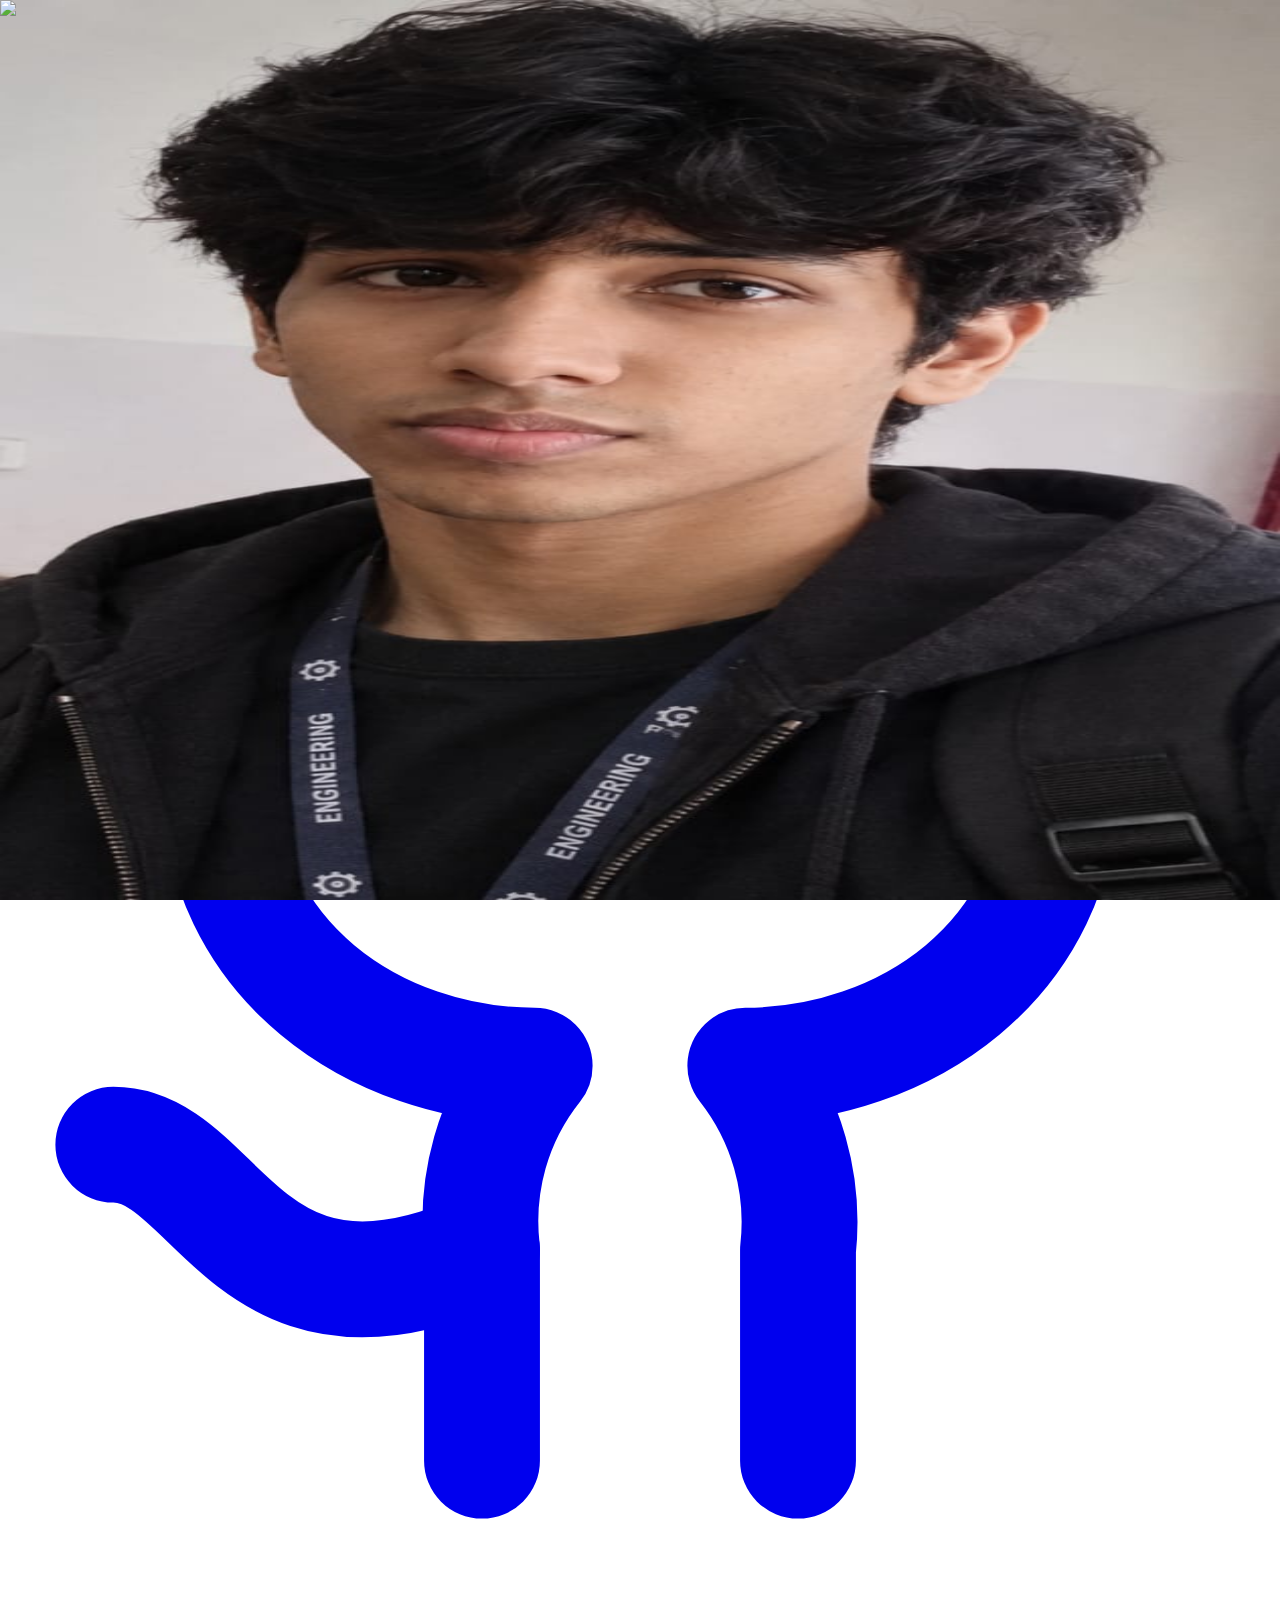
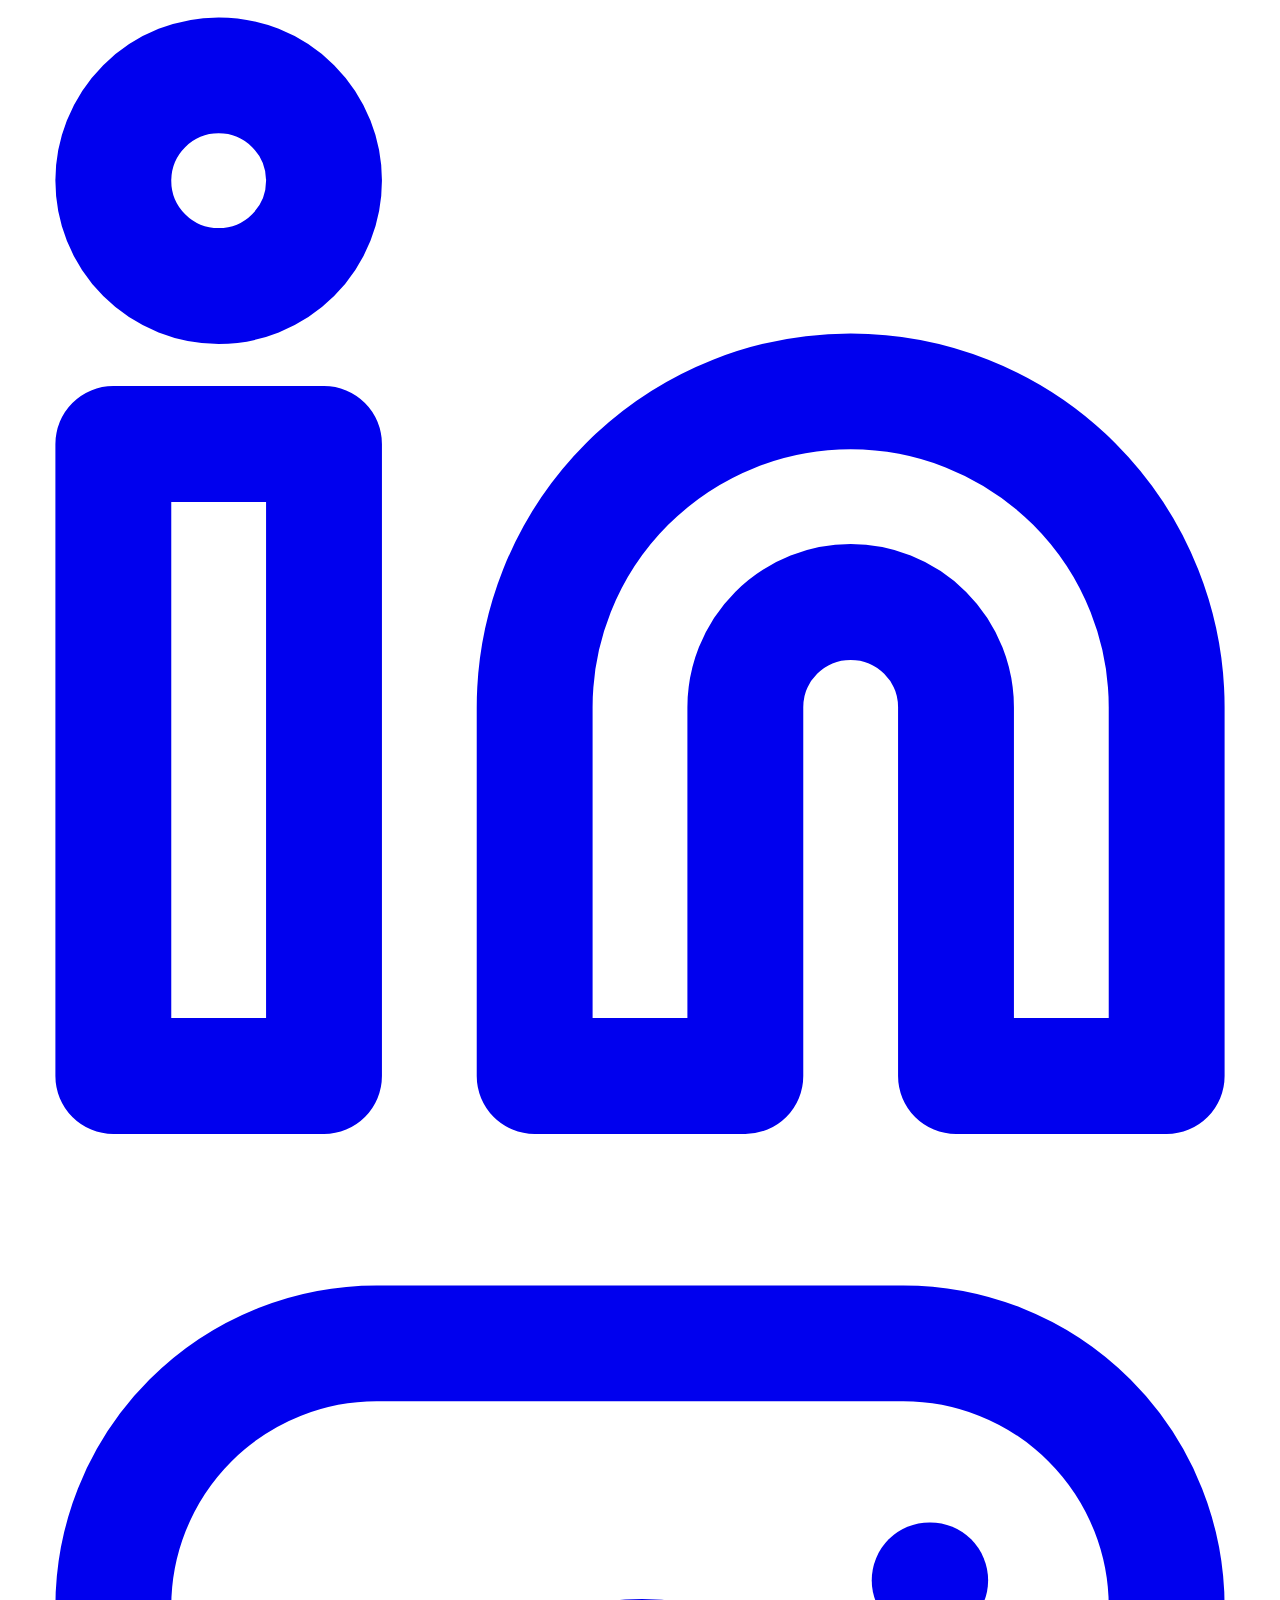
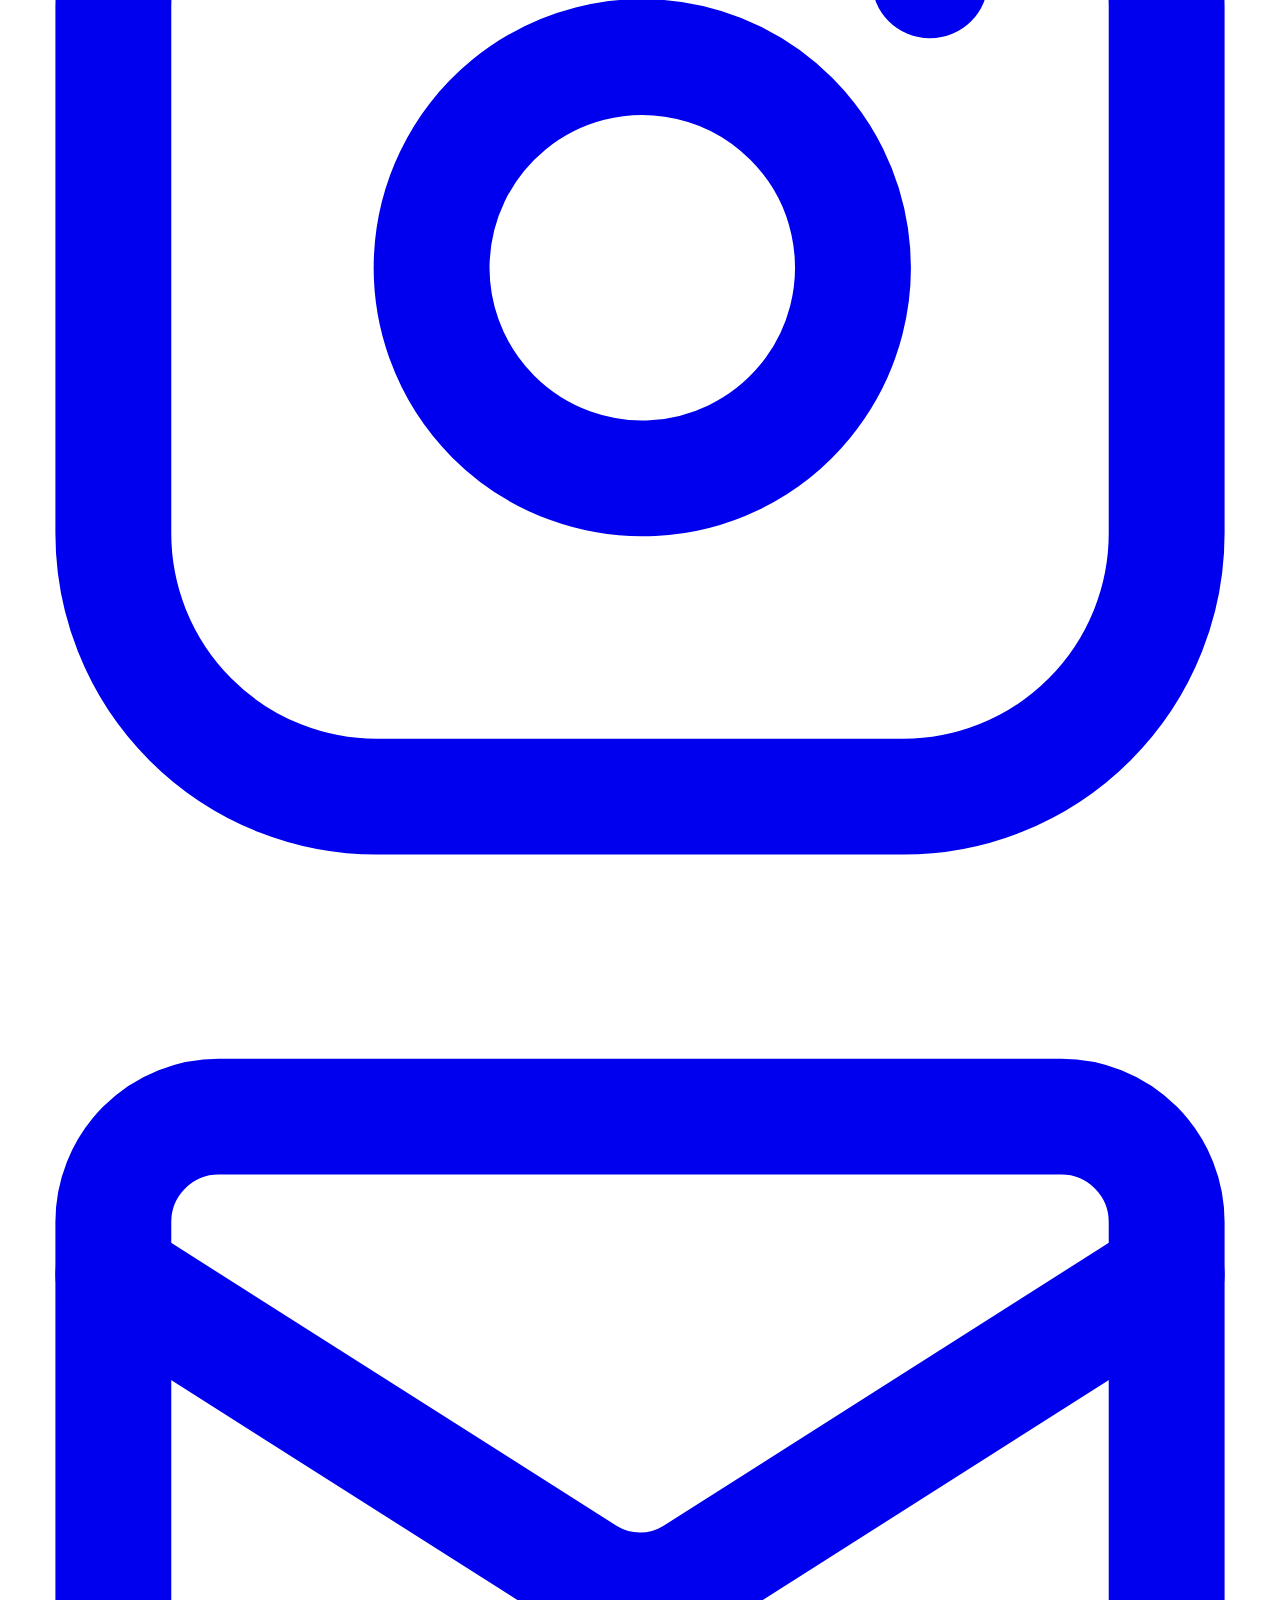
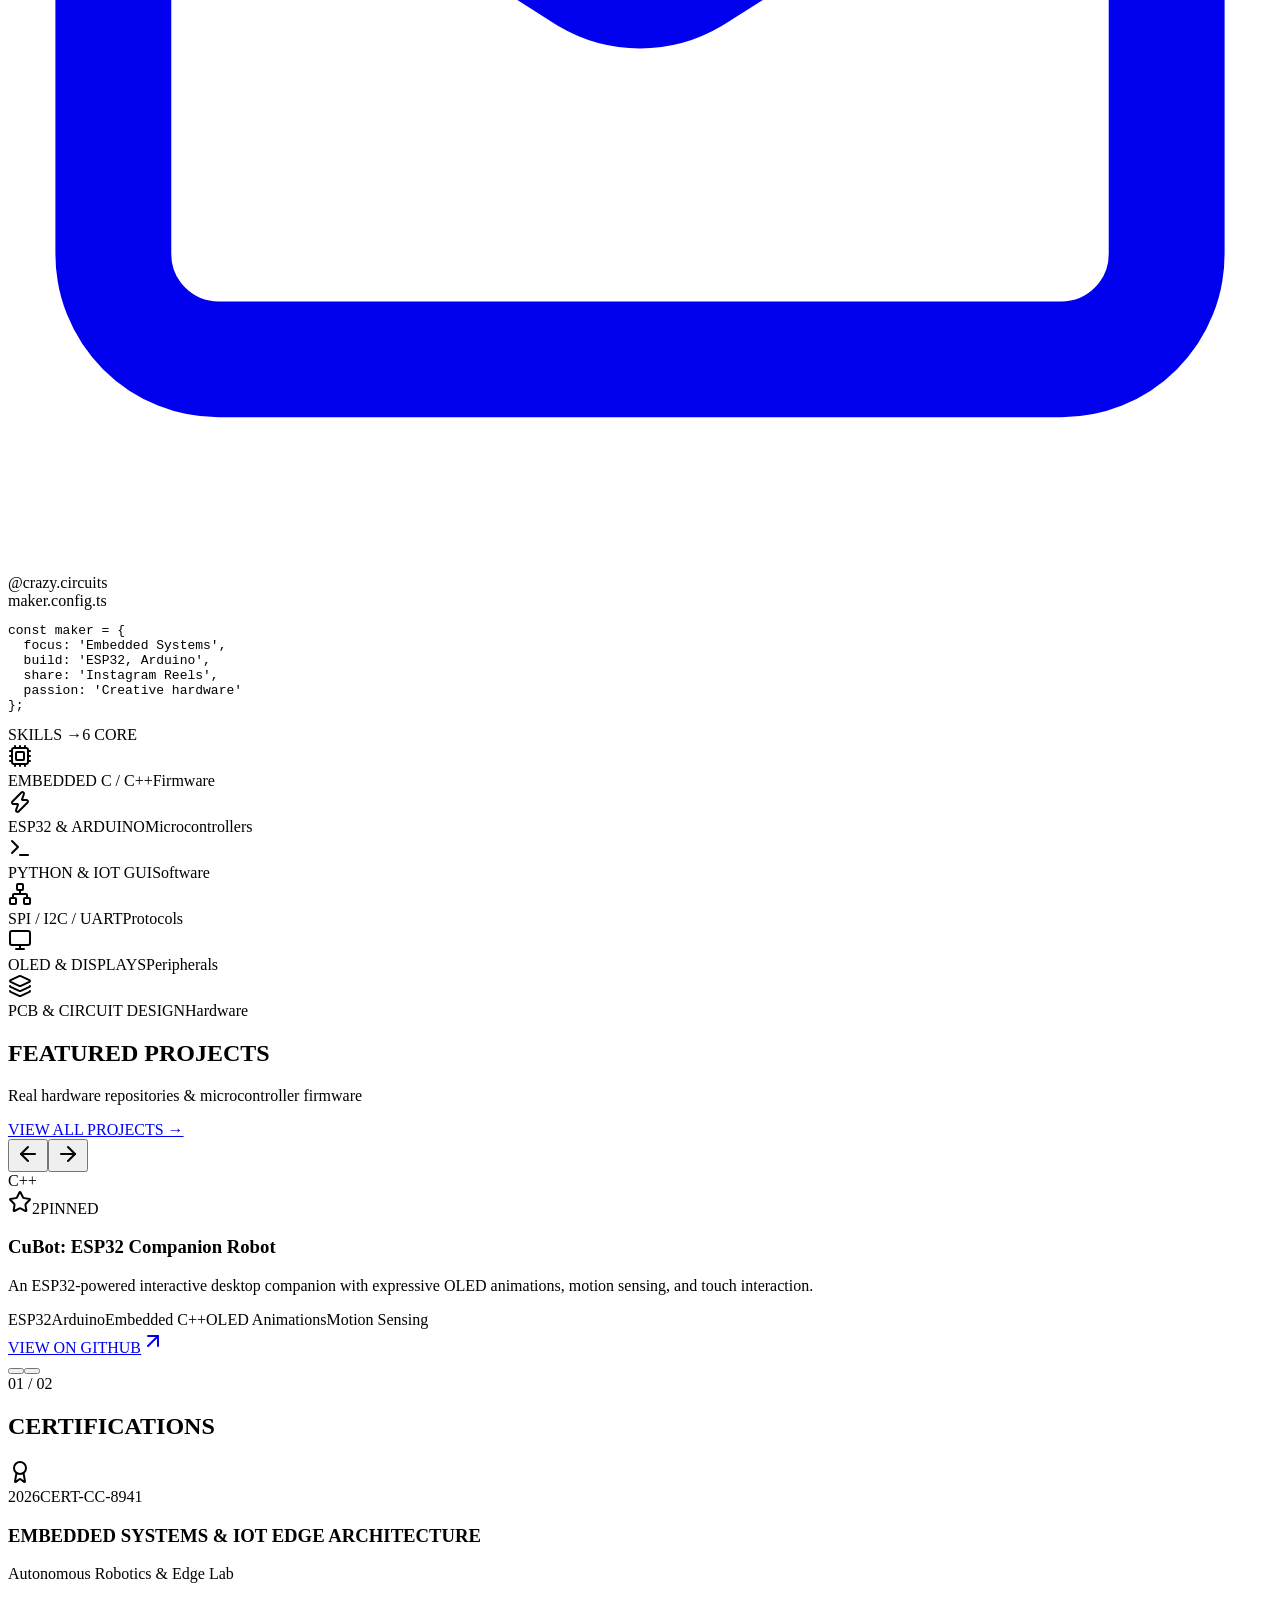
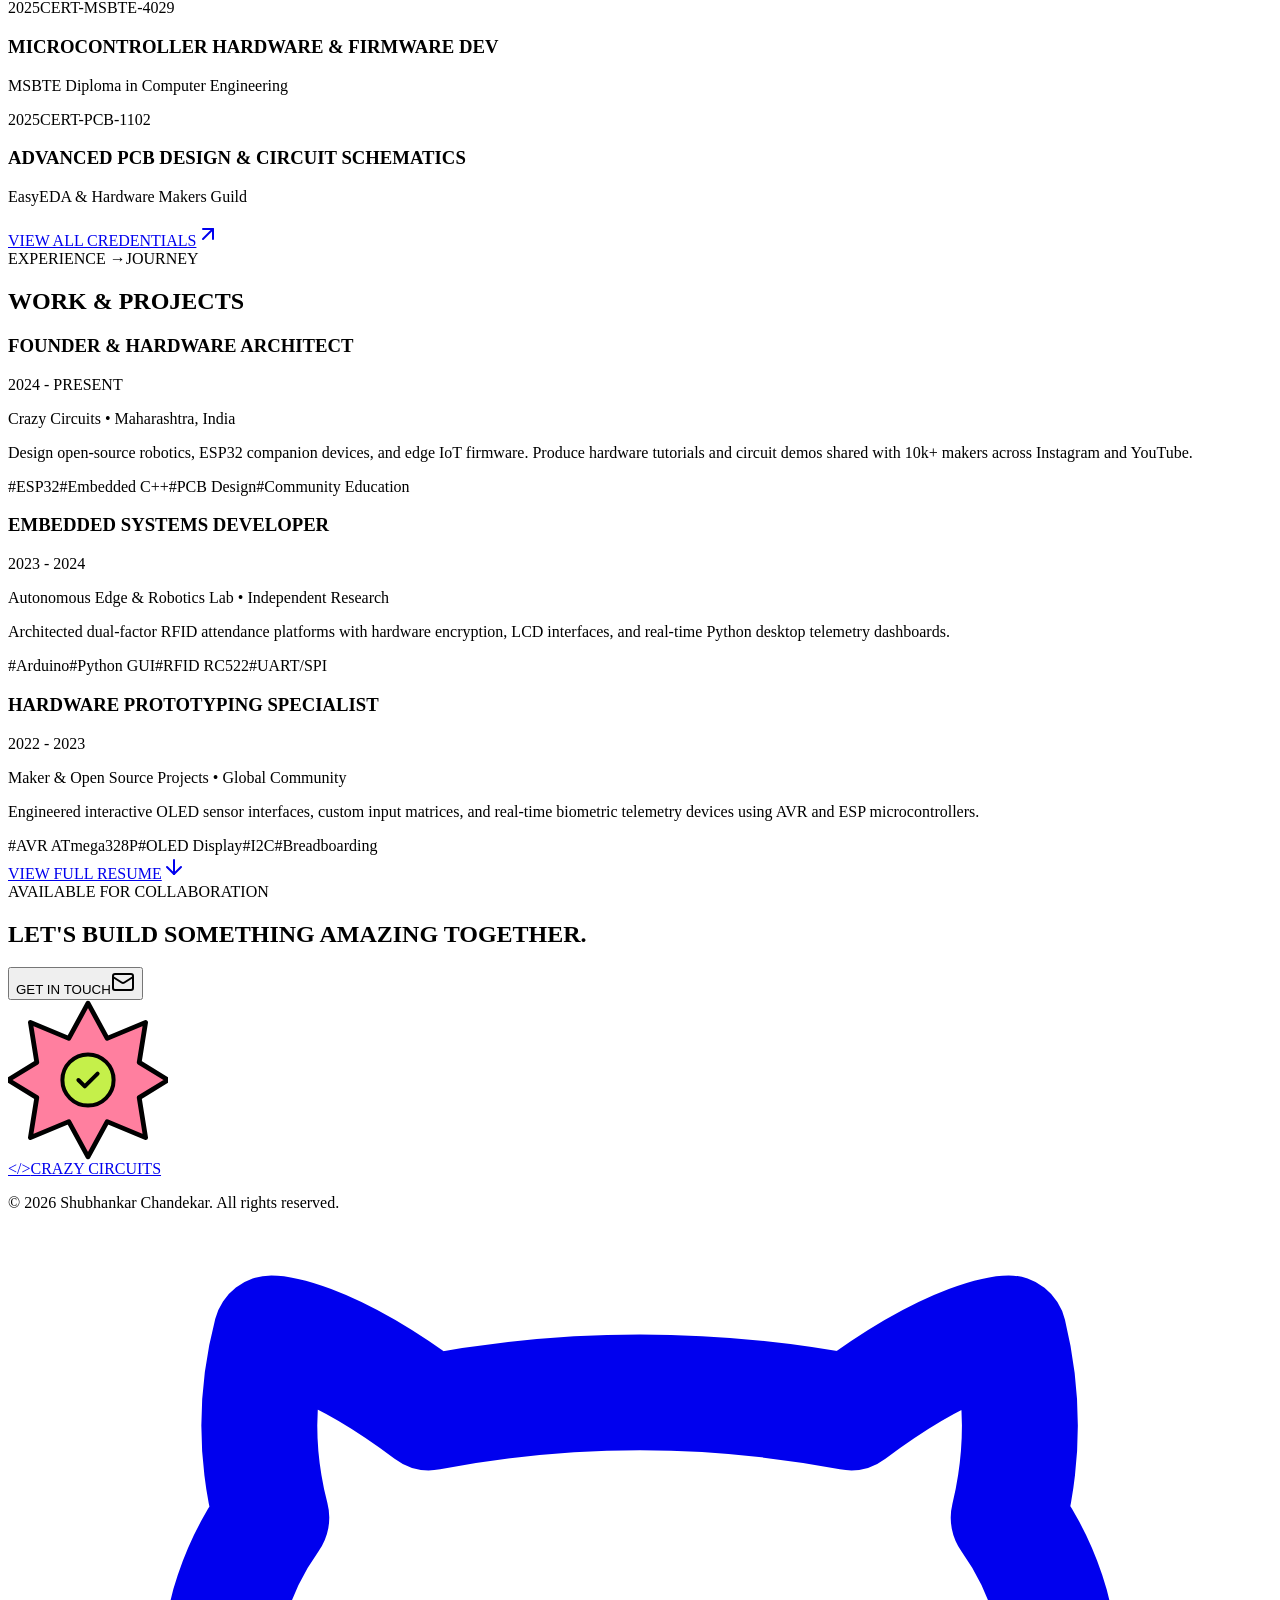
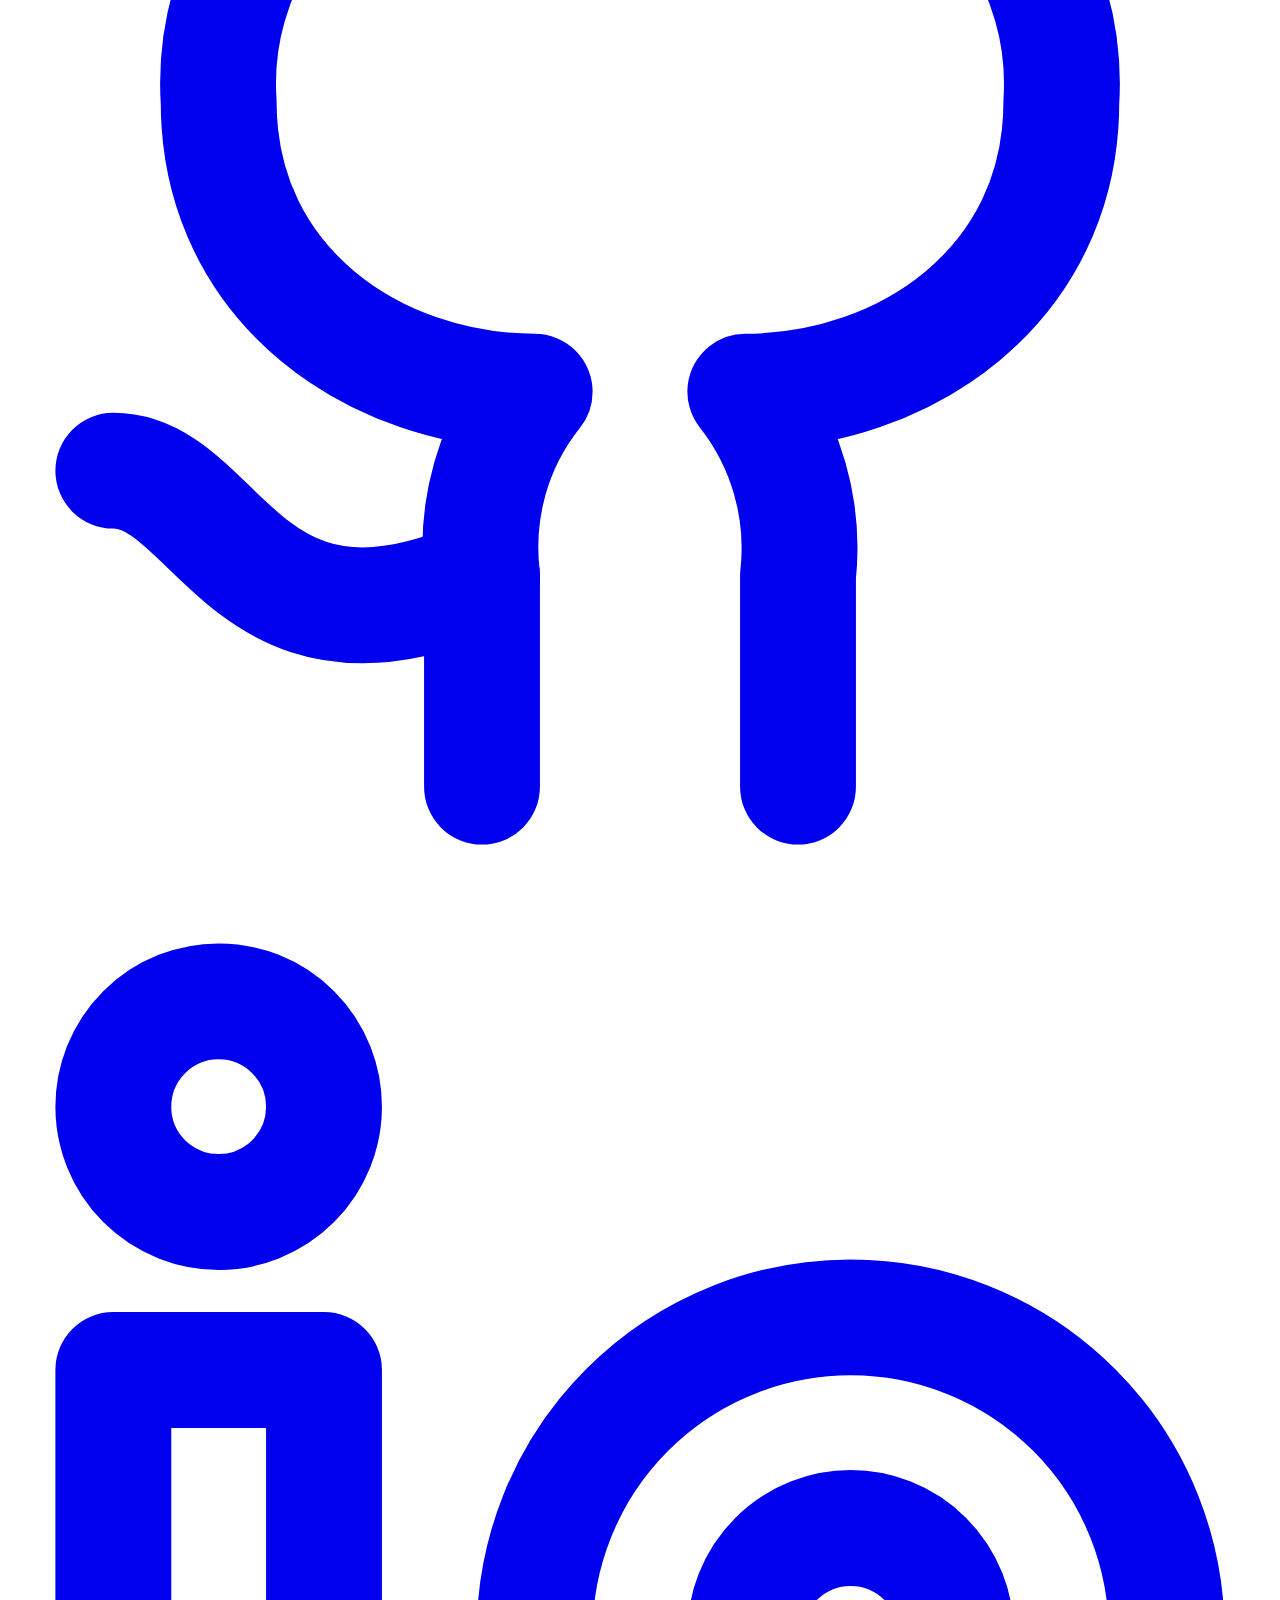
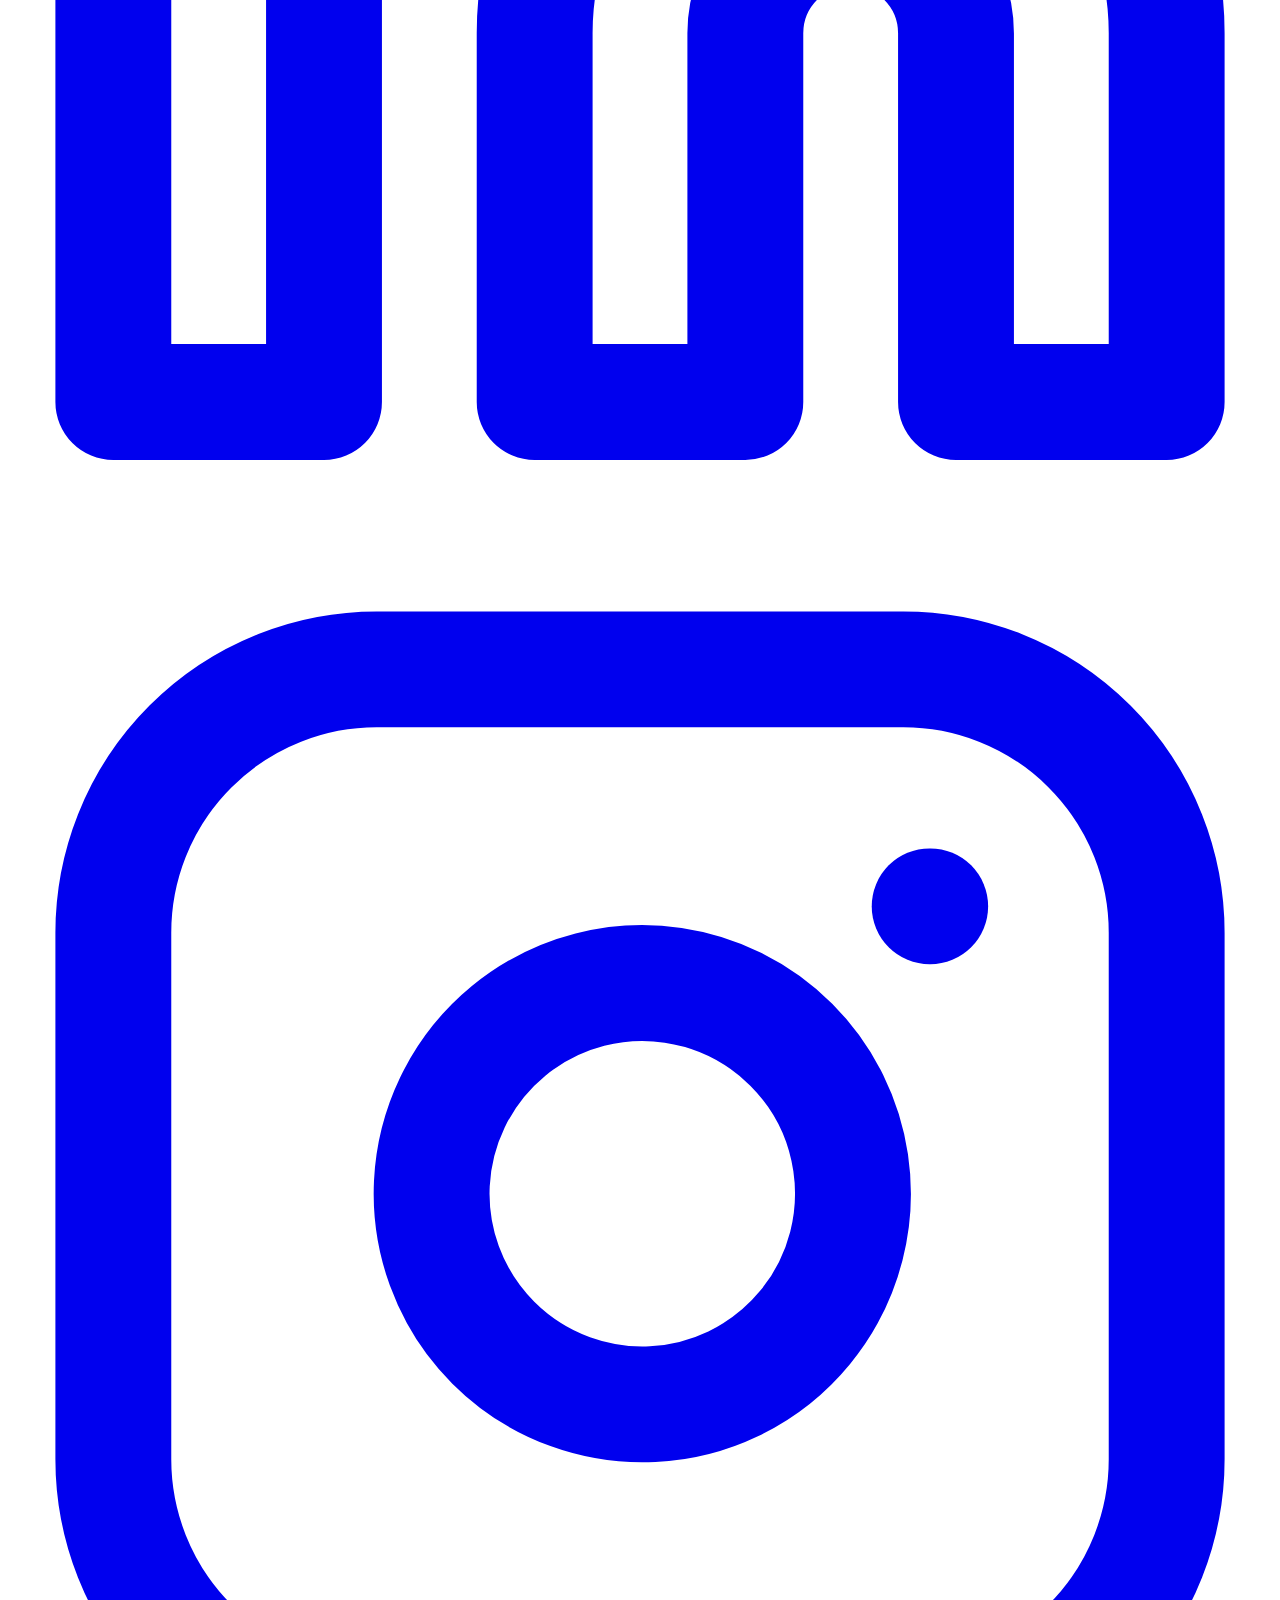
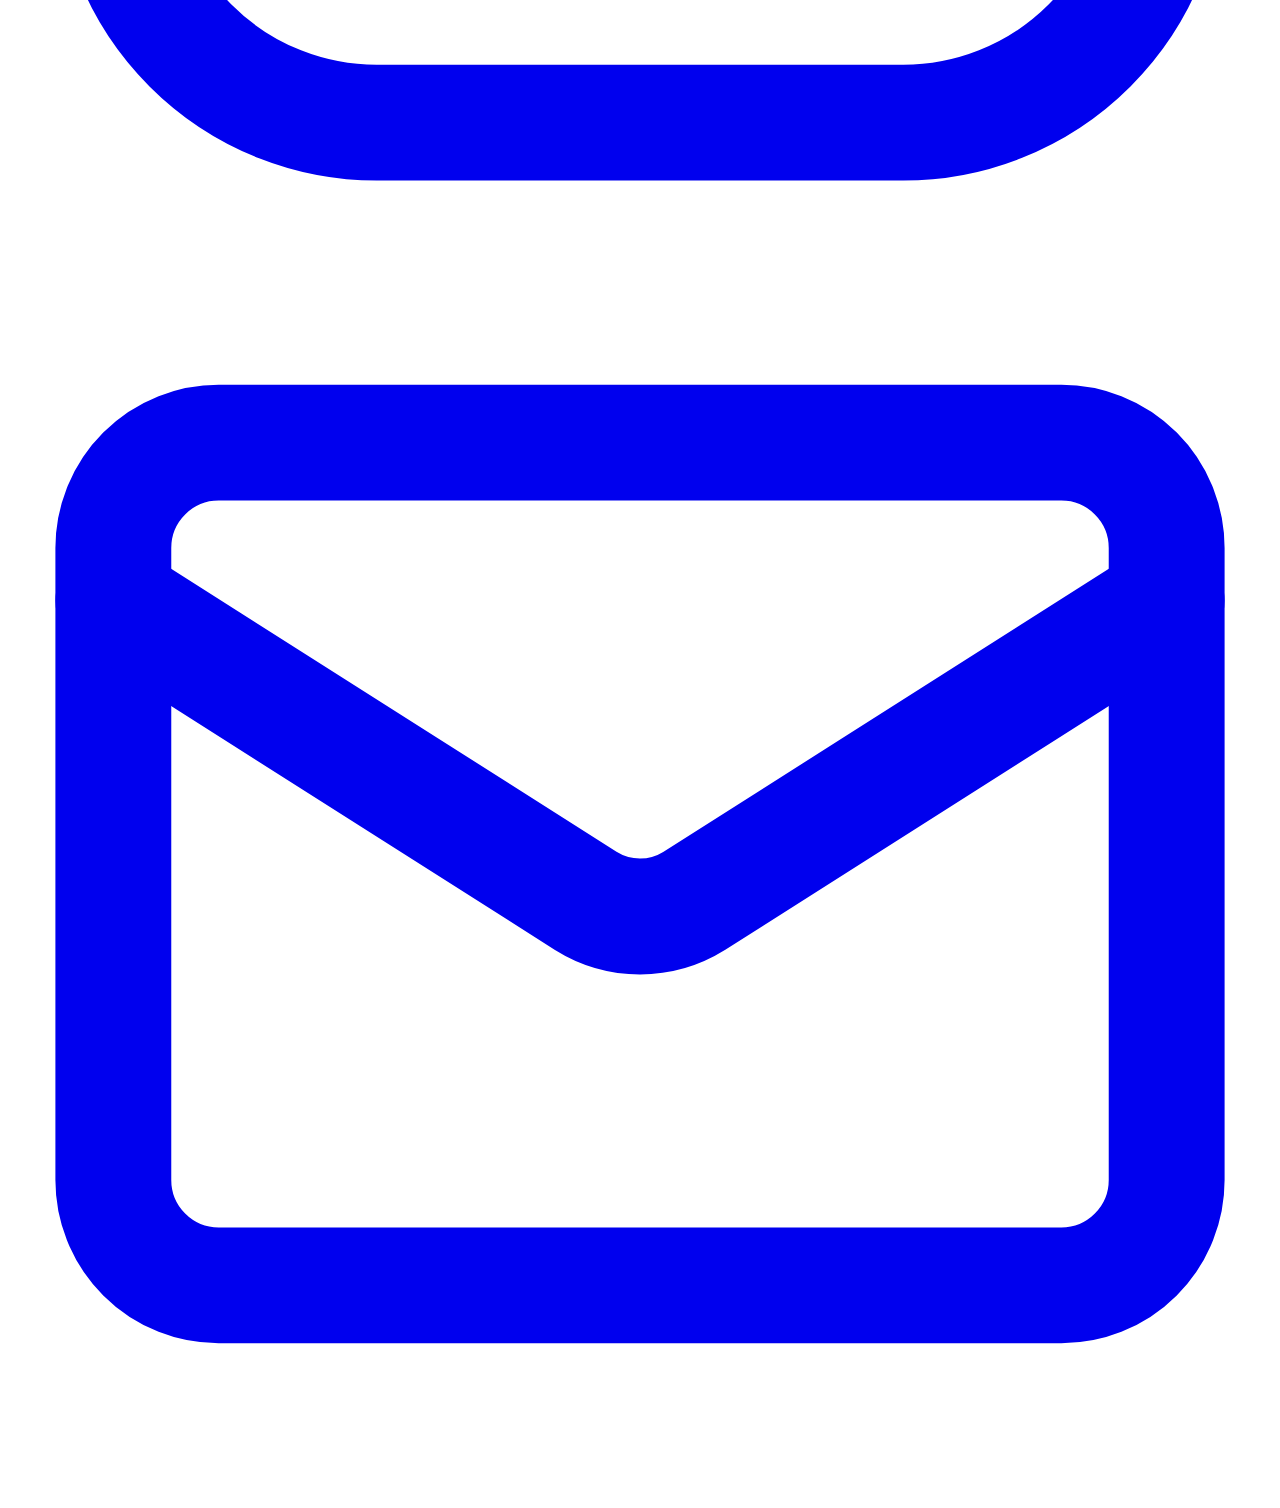
==== index.html @ 47ef3ce6 "Add files via upload" ====
<!DOCTYPE html><html lang="en" class="vFzxWW_variable menaia_variable scroll-smooth antialiased"><head><meta charSet="utf-8"/><meta name="viewport" content="width=device-width, initial-scale=1"/><link rel="preload" href="/_next/static/media/34c58fc38e31639a-s.p.1s123piy9_v1m.woff2" as="font" crossorigin="" type="font/woff2"/><link rel="preload" href="/_next/static/media/a180f7dc2e9f5b7d-s.p.1ewykk74tw0il.woff2" as="font" crossorigin="" type="font/woff2"/><link rel="preload" href="/_next/static/media/ab56636924653a94-s.p.3cik_s2si-ft-.woff2" as="font" crossorigin="" type="font/woff2"/><link rel="preload" as="image" href="/profile.jpg"/><link rel="stylesheet" href="/_next/static/chunks/2-p19dpvksxqg.css" data-precedence="next"/><link rel="preload" as="script" fetchPriority="low" href="/_next/static/chunks/0kqziy-7_gy73.js"/><script src="/_next/static/chunks/3v5m1v6-71-ar.js" async=""></script><script src="/_next/static/chunks/092r-mewpaf3q.js" async=""></script><script src="/_next/static/chunks/turbopack-2u1d16houkiyo.js" async=""></script><script src="/_next/static/chunks/10re_fcu3iash.js" async=""></script><script src="/_next/static/chunks/0g7xotsy4znd0.js" async=""></script><script src="/_next/static/chunks/3m-k01t0037fh.js" async=""></script><meta name="theme-color" content="#C5F04A"/><title>Shubhankar Chandekar | Maker &amp; Embedded Systems Developer</title><meta name="description" content="I build microcontroller projects, creative hardware, and clean code, and share them with the maker community."/><link rel="author" href="https://github.com/TheCrazyCircuits"/><meta name="author" content="Shubhankar Chandekar"/><meta name="keywords" content="Shubhankar Chandekar,Crazy Circuits,Embedded Systems,Robotics,ESP32,Arduino,Maker Portfolio,Hardware Engineer,IoT"/><meta name="creator" content="Shubhankar Chandekar"/><meta property="og:title" content="Shubhankar Chandekar - Crazy Circuits"/><meta property="og:description" content="I build microcontroller projects, creative hardware, and clean code, and share them with the maker community."/><meta property="og:url" content="https://www.crazycircuits.in/"/><meta property="og:site_name" content="Shubhankar Chandekar Portfolio"/><meta property="og:locale" content="en_US"/><meta property="og:image" content="https://www.crazycircuits.in/profile.jpg"/><meta property="og:image:width" content="800"/><meta property="og:image:height" content="800"/><meta property="og:image:alt" content="Shubhankar Chandekar - Maker &amp; Embedded Systems Developer"/><meta property="og:type" content="website"/><meta name="twitter:card" content="summary_large_image"/><meta name="twitter:title" content="Shubhankar Chandekar | Crazy Circuits"/><meta name="twitter:description" content="I build microcontroller projects, creative hardware, and clean code, and share them with the maker community."/><meta name="twitter:image" content="https://www.crazycircuits.in/profile.jpg"/><link rel="icon" href="/favicon.ico?favicon.117ezoe8m31dk.ico" sizes="48x48" type="image/x-icon"/><link rel="icon" href="/logo.jpg"/><link rel="apple-touch-icon" href="/logo.jpg"/><meta name="next-size-adjust" content=""/><script>
              (function() {
                try {
                  var t = localStorage.getItem('theme');
                  var isDark = t === 'dark' || (!t && window.matchMedia('(prefers-color-scheme: dark)').matches);
                  if (isDark) {
                    document.documentElement.classList.add('dark');
                  } else {
                    document.documentElement.classList.remove('dark');
                  }
                } catch (e) {}
              })();
            </script><script src="/_next/static/chunks/0cz1d0mv5g_q7.js" noModule=""></script></head><body class="min-h-screen bg-[#F4F2EC] dark:bg-[#0B0C10] text-black dark:text-white font-mono-custom selection:bg-[#C5F04A] selection:text-black transition-colors duration-150"><div hidden=""><!--$--><!--/$--></div><main class="min-h-screen bg-[#F4F2EC] dark:bg-[#0B0C10] p-3 sm:p-6 md:p-8 lg:p-12 transition-colors duration-200"><div class="max-w-[1360px] mx-auto bg-white dark:bg-[#161720] border-[3px] border-black brutal-shadow-frame overflow-hidden transition-colors duration-200"><header class="sticky top-0 z-40 bg-[#F4F2EC] dark:bg-[#16171E] border-b-[3px] border-black transition-colors"><div class="flex items-stretch justify-between h-14 sm:h-16 md:h-20"><a href="#home" class="flex items-center gap-1.5 sm:gap-2 px-3 sm:px-5 md:px-7 bg-[#C5F04A] border-r-[3px] border-black font-heading text-sm sm:text-base md:text-xl text-black hover:bg-[#b3df3c] transition-colors select-none"><span class="font-mono text-sm sm:text-base md:text-lg">&lt;/&gt;</span><span>CRAZY CIRCUITS</span></a><nav class="hidden lg:flex items-center justify-center space-x-1 xl:space-x-4 font-mono font-bold text-sm tracking-widest text-black dark:text-white" aria-label="Main Navigation"><a href="#skills" class="px-3 py-2 border-[2px] transition-all duration-150 border-transparent hover:border-black hover:bg-white hover:shadow-[2px_2px_0_0_#000] dark:hover:bg-[#20222D] dark:hover:border-white">SKILLS</a><a href="#projects" class="px-3 py-2 border-[2px] transition-all duration-150 border-transparent hover:border-black hover:bg-white hover:shadow-[2px_2px_0_0_#000] dark:hover:bg-[#20222D] dark:hover:border-white">PROJECTS</a><a href="#experience" class="px-3 py-2 border-[2px] transition-all duration-150 border-transparent hover:border-black hover:bg-white hover:shadow-[2px_2px_0_0_#000] dark:hover:bg-[#20222D] dark:hover:border-white">EXPERIENCE</a><a href="#certifications" class="px-3 py-2 border-[2px] transition-all duration-150 border-transparent hover:border-black hover:bg-white hover:shadow-[2px_2px_0_0_#000] dark:hover:bg-[#20222D] dark:hover:border-white">CERTIFICATIONS</a><a href="https://ark-stem.com/projects/bba55683-693d-4e3f-9048-df840e6b5fc3" target="_blank" rel="noopener noreferrer" class="px-3 py-2 border-[2px] transition-all duration-150 border-transparent hover:border-black hover:bg-white hover:shadow-[2px_2px_0_0_#000] dark:hover:bg-[#20222D] dark:hover:border-white">BLOG</a></nav><div class="flex items-stretch"><button type="button" aria-label="Mute click sounds" class="flex items-center justify-center gap-1 px-2.5 sm:px-3 bg-white dark:bg-[#222430] text-black dark:text-white border-l-[3px] border-black hover:bg-[#FF7F9F] hover:text-black transition-colors font-mono text-xs font-bold cursor-pointer" title="Click sound enabled (click to mute)"><svg xmlns="http://www.w3.org/2000/svg" width="24" height="24" viewBox="0 0 24 24" fill="none" stroke="currentColor" stroke-width="2" stroke-linecap="round" stroke-linejoin="round" class="lucide lucide-volume-2 w-4 h-4 stroke-[2.5] text-[#6D4BFF] dark:text-[#C5F04A]" aria-hidden="true"><path d="M11 4.702a.705.705 0 0 0-1.203-.498L6.413 7.587A1.4 1.4 0 0 1 5.416 8H3a1 1 0 0 0-1 1v6a1 1 0 0 0 1 1h2.416a1.4 1.4 0 0 1 .997.413l3.383 3.384A.705.705 0 0 0 11 19.298z"></path><path d="M16 9a5 5 0 0 1 0 6"></path><path d="M19.364 18.364a9 9 0 0 0 0-12.728"></path></svg><span class="hidden xl:inline text-[11px]">SFX</span></button><button type="button" aria-label="Switch to dark mode" class="flex items-center justify-center gap-1.5 px-3 sm:px-4 bg-white dark:bg-[#222430] text-black dark:text-[#C5F04A] border-l-[3px] border-black hover:bg-[#C5F04A] hover:text-black dark:hover:bg-[#C5F04A] dark:hover:text-black transition-colors font-mono text-xs font-bold cursor-pointer" title="Switch to Dark Mode"><svg xmlns="http://www.w3.org/2000/svg" width="24" height="24" viewBox="0 0 24 24" fill="none" stroke="currentColor" stroke-width="2" stroke-linecap="round" stroke-linejoin="round" class="lucide lucide-moon w-4 h-4 stroke-[2.5]" aria-hidden="true"><path d="M20.985 12.486a9 9 0 1 1-9.473-9.472c.405-.022.617.46.402.803a6 6 0 0 0 8.268 8.268c.344-.215.825-.004.803.401"></path></svg><span class="hidden sm:inline">DARK</span></button><button type="button" class="hidden sm:inline-flex items-center px-4 md:px-8 bg-[#6D4BFF] text-white border-l-[3px] border-black font-heading text-xs md:text-base tracking-wider hover:bg-[#5b3adb] active:translate-y-0.5 transition-all select-none cursor-pointer">CONTACT ME →</button><button type="button" class="lg:hidden flex items-center justify-center px-4 sm:px-5 border-l-[3px] border-black bg-white dark:bg-[#222430] text-black dark:text-white hover:bg-[#FF7F9F] transition-colors focus-visible:outline-none focus-visible:ring-2 focus-visible:ring-black min-w-[44px] min-h-[44px]" aria-label="Open navigation menu" aria-expanded="false"><svg xmlns="http://www.w3.org/2000/svg" width="24" height="24" viewBox="0 0 24 24" fill="none" stroke="currentColor" stroke-width="2" stroke-linecap="round" stroke-linejoin="round" class="lucide lucide-menu w-5 h-5 sm:w-6 sm:h-6 stroke-[3]" aria-hidden="true"><path d="M4 5h16"></path><path d="M4 12h16"></path><path d="M4 19h16"></path></svg></button></div></div></header><section id="home" class="grid grid-cols-1 lg:grid-cols-12 border-b-[3px] border-black transition-colors"><div class="lg:col-span-7 graph-paper-cream p-6 sm:p-10 md:p-14 lg:p-16 flex flex-col justify-between transition-colors"><div><div class="inline-flex items-center px-4 py-1.5 bg-[#6D4BFF] text-white border-[3px] border-black shadow-[3px_3px_0_0_#000] font-heading text-xs tracking-wider mb-6 select-none">HEY, I&#x27;M SHUBHANKAR 👋</div><h1 class="font-heading uppercase text-4xl sm:text-6xl md:text-7xl lg:text-[5.5rem] xl:text-[6.2rem] leading-[0.88] tracking-tight text-black dark:text-white mb-6">MAKER &amp;<br/>DEVELOPER</h1><p class="font-mono text-sm sm:text-base md:text-lg text-black dark:text-gray-200 font-medium leading-relaxed max-w-xl mb-8">“<!-- -->I build microcontroller projects, creative hardware, and clean code, and share them with the maker community.<!-- -->”</p><div class="flex flex-wrap items-center gap-4 mb-10"><a href="#projects" class="brutal-btn bg-[#C5F04A] text-black px-7 py-3.5 text-base md:text-lg tracking-wide gap-2"><span>VIEW MY WORK</span><svg xmlns="http://www.w3.org/2000/svg" width="24" height="24" viewBox="0 0 24 24" fill="none" stroke="currentColor" stroke-width="2" stroke-linecap="round" stroke-linejoin="round" class="lucide lucide-arrow-up-right w-5 h-5 stroke-[2.5]" aria-hidden="true"><path d="M7 7h10v10"></path><path d="M7 17 17 7"></path></svg></a><a href="/resume.pdf" class="brutal-btn bg-[#FFFFFF] text-black px-7 py-3.5 text-base md:text-lg tracking-wide gap-2 dark:bg-[#252834] dark:text-white" download="Shubhankar_Chandekar_Resume.pdf"><span>DOWNLOAD RESUME</span><svg xmlns="http://www.w3.org/2000/svg" width="24" height="24" viewBox="0 0 24 24" fill="none" stroke="currentColor" stroke-width="2" stroke-linecap="round" stroke-linejoin="round" class="lucide lucide-arrow-down w-5 h-5 stroke-[2.5]" aria-hidden="true"><path d="M12 5v14"></path><path d="m19 12-7 7-7-7"></path></svg></a></div></div><div class="pt-6 border-t-[3px] border-black/20 dark:border-white/20"><p class="text-xs font-mono font-bold uppercase tracking-widest text-black dark:text-gray-300 mb-3">CONNECT WITH ME —</p><div class="flex items-center gap-3"><a href="https://github.com/TheCrazyCircuits" target="_blank" rel="noopener noreferrer" aria-label="GitHub Profile" class="brutal-icon-btn"><svg viewBox="0 0 24 24" fill="none" stroke="currentColor" stroke-width="2.2" stroke-linecap="round" stroke-linejoin="round" class="w-5 h-5"><path d="M15 22v-4a4.8 4.8 0 0 0-1-3.5c3 0 6-2 6-5.5.08-1.25-.27-2.48-1-3.5.28-1.15.28-2.35 0-3.5 0 0-1 0-3 1.5-2.64-.5-5.36-.5-8 0C6 2 5 2 5 2c-.3 1.15-.3 2.35 0 3.5A5.403 5.403 0 0 0 4 9c0 3.5 3 5.5 6 5.5-.39.49-.68 1.05-.85 1.65-.17.6-.22 1.23-.15 1.85v4"></path><path d="M9 18c-4.51 2-5-2-7-2"></path></svg></a><a href="https://www.linkedin.com/in/shubhankar-chandekar-746382447?utm_source=share_via&amp;utm_content=profile&amp;utm_medium=member_android" target="_blank" rel="noopener noreferrer" aria-label="LinkedIn Profile" class="brutal-icon-btn"><svg viewBox="0 0 24 24" fill="none" stroke="currentColor" stroke-width="2.2" stroke-linecap="round" stroke-linejoin="round" class="w-5 h-5"><path d="M16 8a6 6 0 0 1 6 6v7h-4v-7a2 2 0 0 0-2-2 2 2 0 0 0-2 2v7h-4v-7a6 6 0 0 1 6-6z"></path><rect width="4" height="12" x="2" y="9"></rect><circle cx="4" cy="4" r="2"></circle></svg></a><a href="https://instagram.com/crazy.circuits" target="_blank" rel="noopener noreferrer" aria-label="Instagram Profile" class="brutal-icon-btn"><svg viewBox="0 0 24 24" fill="none" stroke="currentColor" stroke-width="2.2" stroke-linecap="round" stroke-linejoin="round" class="w-5 h-5"><rect width="20" height="20" x="2" y="2" rx="5" ry="5"></rect><path d="M16 11.37A4 4 0 1 1 12.63 8 4 4 0 0 1 16 11.37z"></path><line x1="17.5" x2="17.51" y1="6.5" y2="6.5"></line></svg></a><a href="mailto:shubhankarchandekar.work@gmail.com" aria-label="Send Email" class="brutal-icon-btn"><svg viewBox="0 0 24 24" fill="none" stroke="currentColor" stroke-width="2.2" stroke-linecap="round" stroke-linejoin="round" class="w-5 h-5"><rect width="20" height="16" x="2" y="4" rx="2"></rect><path d="m22 7-8.97 5.7a1.94 1.94 0 0 1-2.06 0L2 7"></path></svg></a></div></div></div><div class="lg:col-span-5 bg-[#FF7F9F] border-t-[3px] lg:border-t-0 lg:border-l-[3px] border-black p-6 sm:p-10 md:p-14 flex items-center justify-center relative overflow-hidden"><div class="absolute top-4 right-4 bg-white border-[3px] border-black px-3 py-1 font-mono text-xs font-bold text-black shadow-[2px_2px_0_0_#000] rotate-3 select-none">@crazy.circuits</div><div class="relative w-full max-w-sm my-6 sm:my-8"><div class="absolute inset-0 bg-[#C5F04A] border-[3px] border-black translate-x-3 translate-y-3 sm:translate-x-4 sm:translate-y-4 shadow-[6px_6px_0_0_#000]" aria-hidden="true"></div><div class="relative bg-white border-[3px] border-black aspect-[4/5] overflow-hidden"><img alt="Shubhankar Chandekar" decoding="async" data-nimg="fill" class="object-cover object-top hover:scale-105 transition-transform duration-300" style="position:absolute;height:100%;width:100%;left:0;top:0;right:0;bottom:0;color:transparent" src="/profile.jpg"/></div><div class="absolute -bottom-8 -left-3 sm:-bottom-10 sm:-left-8 bg-[#6D4BFF] text-white border-[3px] border-black shadow-[6px_6px_0_0_#000] p-3 sm:p-4 rounded-none max-w-[280px] sm:max-w-[320px] z-10"><div class="flex items-center gap-1.5 pb-2 mb-2 border-b-[2px] border-black/40"><span class="w-2.5 h-2.5 rounded-full bg-[#FF7F9F] border border-black inline-block"></span><span class="w-2.5 h-2.5 rounded-full bg-[#C5F04A] border border-black inline-block"></span><span class="w-2.5 h-2.5 rounded-full bg-white border border-black inline-block"></span><span class="ml-auto font-mono text-[10px] uppercase tracking-wider text-[#C5F04A] font-bold">maker.config.ts</span></div><pre class="font-mono text-[11px] sm:text-xs leading-relaxed overflow-x-auto whitespace-pre"><code><span class="code-token-keyword">const</span> maker = {<!-- -->
<!-- -->  <span class="code-token-property">focus</span>: <span class="code-token-string">&#x27;Embedded Systems&#x27;</span>,<!-- -->
<!-- -->  <span class="code-token-property">build</span>: <span class="code-token-string">&#x27;ESP32, Arduino&#x27;</span>,<!-- -->
<!-- -->  <span class="code-token-property">share</span>: <span class="code-token-string">&#x27;Instagram Reels&#x27;</span>,<!-- -->
<!-- -->  <span class="code-token-property">passion</span>: <span class="code-token-string">&#x27;Creative hardware&#x27;</span>
<!-- -->};</code></pre></div></div></div></section><section id="skills" class="grid grid-cols-1 md:grid-cols-12 border-b-[3px] border-black bg-[#F4F2EC] dark:bg-[#16171E] transition-colors" aria-label="Core Technical Skills"><div class="md:col-span-3 lg:col-span-2 bg-[#6D4BFF] text-white p-5 md:p-6 border-b-[3px] md:border-b-0 md:border-r-[3px] border-black flex items-center justify-between md:justify-center select-none"><span class="font-heading text-lg md:text-xl tracking-wider">SKILLS →</span><span class="md:hidden font-mono text-xs bg-black text-[#C5F04A] px-2 py-0.5 border border-white">6 CORE</span></div><div class="md:col-span-9 lg:col-span-10 grid grid-cols-2 sm:grid-cols-3 lg:grid-cols-6 divide-y-2 sm:divide-y-0 sm:divide-x-2 divide-black/20 dark:divide-white/20"><div class="p-4 md:p-5 flex flex-col items-center justify-center text-center group hover:bg-[#C5F04A] transition-colors duration-150 cursor-default  "><div class="w-10 h-10 md:w-12 md:h-12 bg-white dark:bg-[#20222D] text-black dark:text-white border-[3px] border-black shadow-[3px_3px_0_0_#000] flex items-center justify-center mb-2.5 group-hover:scale-110 group-hover:rotate-3 group-hover:bg-white group-hover:text-black transition-transform"><svg xmlns="http://www.w3.org/2000/svg" width="24" height="24" viewBox="0 0 24 24" fill="none" stroke="currentColor" stroke-width="2" stroke-linecap="round" stroke-linejoin="round" class="lucide lucide-cpu w-5 h-5 md:w-6 md:h-6 stroke-[2.5]" aria-hidden="true"><path d="M12 20v2"></path><path d="M12 2v2"></path><path d="M17 20v2"></path><path d="M17 2v2"></path><path d="M2 12h2"></path><path d="M2 17h2"></path><path d="M2 7h2"></path><path d="M20 12h2"></path><path d="M20 17h2"></path><path d="M20 7h2"></path><path d="M7 20v2"></path><path d="M7 2v2"></path><rect x="4" y="4" width="16" height="16" rx="2"></rect><rect x="8" y="8" width="8" height="8" rx="1"></rect></svg></div><span class="font-heading text-xs md:text-sm text-black dark:text-white group-hover:text-black leading-tight mb-1">EMBEDDED C / C++</span><span class="font-mono text-[10px] text-gray-700 dark:text-gray-300 group-hover:text-black font-semibold tracking-wider uppercase">Firmware</span></div><div class="p-4 md:p-5 flex flex-col items-center justify-center text-center group hover:bg-[#C5F04A] transition-colors duration-150 cursor-default  border-l-2 sm:border-l-0 border-black/20 dark:border-white/20"><div class="w-10 h-10 md:w-12 md:h-12 bg-white dark:bg-[#20222D] text-black dark:text-white border-[3px] border-black shadow-[3px_3px_0_0_#000] flex items-center justify-center mb-2.5 group-hover:scale-110 group-hover:rotate-3 group-hover:bg-white group-hover:text-black transition-transform"><svg xmlns="http://www.w3.org/2000/svg" width="24" height="24" viewBox="0 0 24 24" fill="none" stroke="currentColor" stroke-width="2" stroke-linecap="round" stroke-linejoin="round" class="lucide lucide-zap w-5 h-5 md:w-6 md:h-6 stroke-[2.5]" aria-hidden="true"><path d="M15.914 4a1.5 1.5 0 00-2.474-1.561l-9 9A1.5 1.5 0 005.5 14h4.002a.5.5 0 01.471.666L8.086 20a1.5 1.5 0 002.475 1.56l9-9A1.5 1.5 0 0018.5 10h-3.997a.5.5 0 01-.472-.667z"></path></svg></div><span class="font-heading text-xs md:text-sm text-black dark:text-white group-hover:text-black leading-tight mb-1">ESP32 &amp; ARDUINO</span><span class="font-mono text-[10px] text-gray-700 dark:text-gray-300 group-hover:text-black font-semibold tracking-wider uppercase">Microcontrollers</span></div><div class="p-4 md:p-5 flex flex-col items-center justify-center text-center group hover:bg-[#C5F04A] transition-colors duration-150 cursor-default border-t-2 md:border-t-0 border-black/20 dark:border-white/20 "><div class="w-10 h-10 md:w-12 md:h-12 bg-white dark:bg-[#20222D] text-black dark:text-white border-[3px] border-black shadow-[3px_3px_0_0_#000] flex items-center justify-center mb-2.5 group-hover:scale-110 group-hover:rotate-3 group-hover:bg-white group-hover:text-black transition-transform"><svg xmlns="http://www.w3.org/2000/svg" width="24" height="24" viewBox="0 0 24 24" fill="none" stroke="currentColor" stroke-width="2" stroke-linecap="round" stroke-linejoin="round" class="lucide lucide-terminal w-5 h-5 md:w-6 md:h-6 stroke-[2.5]" aria-hidden="true"><path d="M12 19h8"></path><path d="m4 17 6-6-6-6"></path></svg></div><span class="font-heading text-xs md:text-sm text-black dark:text-white group-hover:text-black leading-tight mb-1">PYTHON &amp; IOT GUI</span><span class="font-mono text-[10px] text-gray-700 dark:text-gray-300 group-hover:text-black font-semibold tracking-wider uppercase">Software</span></div><div class="p-4 md:p-5 flex flex-col items-center justify-center text-center group hover:bg-[#C5F04A] transition-colors duration-150 cursor-default border-t-2 md:border-t-0 border-black/20 dark:border-white/20 border-l-2 sm:border-l-0 border-black/20 dark:border-white/20"><div class="w-10 h-10 md:w-12 md:h-12 bg-white dark:bg-[#20222D] text-black dark:text-white border-[3px] border-black shadow-[3px_3px_0_0_#000] flex items-center justify-center mb-2.5 group-hover:scale-110 group-hover:rotate-3 group-hover:bg-white group-hover:text-black transition-transform"><svg xmlns="http://www.w3.org/2000/svg" width="24" height="24" viewBox="0 0 24 24" fill="none" stroke="currentColor" stroke-width="2" stroke-linecap="round" stroke-linejoin="round" class="lucide lucide-network w-5 h-5 md:w-6 md:h-6 stroke-[2.5]" aria-hidden="true"><rect x="16" y="16" width="6" height="6" rx="1"></rect><rect x="2" y="16" width="6" height="6" rx="1"></rect><rect x="9" y="2" width="6" height="6" rx="1"></rect><path d="M5 16v-3a1 1 0 0 1 1-1h12a1 1 0 0 1 1 1v3"></path><path d="M12 12V8"></path></svg></div><span class="font-heading text-xs md:text-sm text-black dark:text-white group-hover:text-black leading-tight mb-1">SPI / I2C / UART</span><span class="font-mono text-[10px] text-gray-700 dark:text-gray-300 group-hover:text-black font-semibold tracking-wider uppercase">Protocols</span></div><div class="p-4 md:p-5 flex flex-col items-center justify-center text-center group hover:bg-[#C5F04A] transition-colors duration-150 cursor-default border-t-2 md:border-t-0 border-black/20 dark:border-white/20 "><div class="w-10 h-10 md:w-12 md:h-12 bg-white dark:bg-[#20222D] text-black dark:text-white border-[3px] border-black shadow-[3px_3px_0_0_#000] flex items-center justify-center mb-2.5 group-hover:scale-110 group-hover:rotate-3 group-hover:bg-white group-hover:text-black transition-transform"><svg xmlns="http://www.w3.org/2000/svg" width="24" height="24" viewBox="0 0 24 24" fill="none" stroke="currentColor" stroke-width="2" stroke-linecap="round" stroke-linejoin="round" class="lucide lucide-monitor w-5 h-5 md:w-6 md:h-6 stroke-[2.5]" aria-hidden="true"><rect width="20" height="14" x="2" y="3" rx="2"></rect><line x1="8" x2="16" y1="21" y2="21"></line><line x1="12" x2="12" y1="17" y2="21"></line></svg></div><span class="font-heading text-xs md:text-sm text-black dark:text-white group-hover:text-black leading-tight mb-1">OLED &amp; DISPLAYS</span><span class="font-mono text-[10px] text-gray-700 dark:text-gray-300 group-hover:text-black font-semibold tracking-wider uppercase">Peripherals</span></div><div class="p-4 md:p-5 flex flex-col items-center justify-center text-center group hover:bg-[#C5F04A] transition-colors duration-150 cursor-default border-t-2 md:border-t-0 border-black/20 dark:border-white/20 border-l-2 sm:border-l-0 border-black/20 dark:border-white/20"><div class="w-10 h-10 md:w-12 md:h-12 bg-white dark:bg-[#20222D] text-black dark:text-white border-[3px] border-black shadow-[3px_3px_0_0_#000] flex items-center justify-center mb-2.5 group-hover:scale-110 group-hover:rotate-3 group-hover:bg-white group-hover:text-black transition-transform"><svg xmlns="http://www.w3.org/2000/svg" width="24" height="24" viewBox="0 0 24 24" fill="none" stroke="currentColor" stroke-width="2" stroke-linecap="round" stroke-linejoin="round" class="lucide lucide-layers lucide-layers-3 w-5 h-5 md:w-6 md:h-6 stroke-[2.5]" aria-hidden="true"><path d="M12.83 2.18a2 2 0 0 0-1.66 0L2.6 6.08a1 1 0 0 0 0 1.83l8.58 3.91a2 2 0 0 0 1.66 0l8.58-3.9a1 1 0 0 0 0-1.83z"></path><path d="M2 12a1 1 0 0 0 .58.91l8.6 3.91a2 2 0 0 0 1.65 0l8.58-3.9A1 1 0 0 0 22 12"></path><path d="M2 17a1 1 0 0 0 .58.91l8.6 3.91a2 2 0 0 0 1.65 0l8.58-3.9A1 1 0 0 0 22 17"></path></svg></div><span class="font-heading text-xs md:text-sm text-black dark:text-white group-hover:text-black leading-tight mb-1">PCB &amp; CIRCUIT DESIGN</span><span class="font-mono text-[10px] text-gray-700 dark:text-gray-300 group-hover:text-black font-semibold tracking-wider uppercase">Hardware</span></div></div></section><section id="projects" class="grid grid-cols-1 lg:grid-cols-12 border-b-[3px] border-black transition-colors"><div class="lg:col-span-8 p-6 sm:p-10 md:p-12 lg:p-14 bg-white dark:bg-[#161720] border-b-[3px] lg:border-b-0 lg:border-r-[3px] border-black transition-colors"><div role="region" aria-roledescription="carousel" aria-label="Featured Projects Carousel" tabindex="0" class="focus-visible:outline-none focus-visible:ring-4 focus-visible:ring-[#6D4BFF]"><div class="flex flex-wrap items-center justify-between gap-4 mb-6 md:mb-8"><div><h2 class="font-heading uppercase text-2xl sm:text-3xl md:text-4xl text-black dark:text-white tracking-tight">FEATURED PROJECTS</h2><p class="font-mono text-xs text-gray-700 dark:text-gray-300 uppercase tracking-widest mt-1">Real hardware repositories &amp; microcontroller firmware</p></div><div class="flex items-center gap-3"><a href="https://github.com/TheCrazyCircuits" target="_blank" rel="noopener noreferrer" class="hidden sm:inline-flex items-center px-4 py-2 bg-white dark:bg-[#20222D] text-black dark:text-white font-heading text-xs tracking-wider border-[3px] border-black shadow-[3px_3px_0_0_#000] hover:bg-[#C5F04A] hover:text-black transition-colors">VIEW ALL PROJECTS →</a><div class="flex items-center gap-2"><button type="button" aria-label="Previous Project" class="w-10 h-10 md:w-11 md:h-11 bg-[#FF7F9F] text-black border-[3px] border-black shadow-[3px_3px_0_0_#000] flex items-center justify-center hover:translate-x-0.5 hover:translate-y-0.5 hover:shadow-[1px_1px_0_0_#000] active:translate-x-1 active:translate-y-1 active:shadow-none transition-all cursor-pointer"><svg xmlns="http://www.w3.org/2000/svg" width="24" height="24" viewBox="0 0 24 24" fill="none" stroke="currentColor" stroke-width="2" stroke-linecap="round" stroke-linejoin="round" class="lucide lucide-arrow-left w-5 h-5 stroke-[2.5]" aria-hidden="true"><path d="m12 19-7-7 7-7"></path><path d="M19 12H5"></path></svg></button><button type="button" aria-label="Next Project" class="w-10 h-10 md:w-11 md:h-11 bg-[#FF7F9F] text-black border-[3px] border-black shadow-[3px_3px_0_0_#000] flex items-center justify-center hover:translate-x-0.5 hover:translate-y-0.5 hover:shadow-[1px_1px_0_0_#000] active:translate-x-1 active:translate-y-1 active:shadow-none transition-all cursor-pointer"><svg xmlns="http://www.w3.org/2000/svg" width="24" height="24" viewBox="0 0 24 24" fill="none" stroke="currentColor" stroke-width="2" stroke-linecap="round" stroke-linejoin="round" class="lucide lucide-arrow-right w-5 h-5 stroke-[2.5]" aria-hidden="true"><path d="M5 12h14"></path><path d="m12 5 7 7-7 7"></path></svg></button></div></div></div><div class="relative min-h-[480px]"><div class="transition-opacity duration-200"><article class="h-full bg-white dark:bg-[#1A1C25] border-[3px] border-black shadow-[6px_6px_0_0_#000] flex flex-col justify-between overflow-hidden transition-colors"><div><div class="bg-[#FF7F9F] border-b-[3px] border-black px-4 py-2 flex items-center justify-between"><div class="flex items-center gap-2"><span class="w-3 h-3 rounded-full bg-[#C5F04A] border-2 border-black inline-block"></span><span class="font-mono text-xs font-bold uppercase tracking-wider text-black">C++</span></div><div class="flex items-center gap-2"><span class="inline-flex items-center gap-1 bg-white border-[2px] border-black px-2 py-0.5 font-mono text-[11px] font-bold text-black"><svg xmlns="http://www.w3.org/2000/svg" width="24" height="24" viewBox="0 0 24 24" fill="none" stroke="currentColor" stroke-width="2" stroke-linecap="round" stroke-linejoin="round" class="lucide lucide-star w-3.5 h-3.5 fill-yellow-400 stroke-black stroke-[1.5]" aria-hidden="true"><path d="M11.525 2.295a.53.53 0 0 1 .95 0l2.31 4.679a2.123 2.123 0 0 0 1.595 1.16l5.166.756a.53.53 0 0 1 .294.904l-3.736 3.638a2.123 2.123 0 0 0-.611 1.878l.882 5.14a.53.53 0 0 1-.771.56l-4.618-2.428a2.122 2.122 0 0 0-1.973 0L6.396 21.01a.53.53 0 0 1-.77-.56l.881-5.139a2.122 2.122 0 0 0-.611-1.879L2.16 9.795a.53.53 0 0 1 .294-.906l5.165-.755a2.122 2.122 0 0 0 1.597-1.16z"></path></svg>2</span><span class="bg-[#C5F04A] border-[2px] border-black px-2 py-0.5 font-mono text-[10px] font-bold uppercase text-black">PINNED</span></div></div><div class="relative w-full aspect-[16/7] bg-[#F4F2EC] dark:bg-[#12131A] border-b-[3px] border-black overflow-hidden group"><img alt="CuBot: ESP32 Companion Robot Preview" loading="lazy" decoding="async" data-nimg="fill" class="object-cover object-[center_30%] group-hover:scale-105 transition-transform duration-300" style="position:absolute;height:100%;width:100%;left:0;top:0;right:0;bottom:0;color:transparent" src="/projects/cubot_1.jpg"/></div><div class="p-5 md:p-7"><h3 class="font-heading text-xl md:text-2xl text-black dark:text-white uppercase tracking-tight mb-2">CuBot: ESP32 Companion Robot</h3><p class="font-mono text-xs md:text-sm text-gray-800 dark:text-gray-300 leading-relaxed line-clamp-2 mb-5">An ESP32-powered interactive desktop companion with expressive OLED animations, motion sensing, and touch interaction.</p><div class="flex flex-wrap gap-2 mb-6"><span class="inline-block border-[2px] md:border-[3px] border-black px-2.5 py-0.5 text-xs font-bold uppercase tracking-wider font-mono-custom bg-[#C5F04A] text-black shadow-[2px_2px_0px_#000] ">ESP32</span><span class="inline-block border-[2px] md:border-[3px] border-black px-2.5 py-0.5 text-xs font-bold uppercase tracking-wider font-mono-custom bg-[#FF7F9F] text-black shadow-[2px_2px_0px_#000] ">Arduino</span><span class="inline-block border-[2px] md:border-[3px] border-black px-2.5 py-0.5 text-xs font-bold uppercase tracking-wider font-mono-custom bg-white text-black shadow-[2px_2px_0px_#000] ">Embedded C++</span><span class="inline-block border-[2px] md:border-[3px] border-black px-2.5 py-0.5 text-xs font-bold uppercase tracking-wider font-mono-custom bg-white text-black shadow-[2px_2px_0px_#000] ">OLED Animations</span><span class="inline-block border-[2px] md:border-[3px] border-black px-2.5 py-0.5 text-xs font-bold uppercase tracking-wider font-mono-custom bg-white text-black shadow-[2px_2px_0px_#000] ">Motion Sensing</span></div></div></div><div class="p-5 md:p-7 pt-0"><a href="https://github.com/TheCrazyCircuits/CuBot" class="brutal-btn bg-[#C5F04A] text-black px-5 py-2.5 text-sm md:text-base tracking-wide w-full gap-2 text-center" target="_blank" rel="noopener noreferrer" aria-label="View CuBot: ESP32 Companion Robot on GitHub"><span>VIEW ON GITHUB</span><svg xmlns="http://www.w3.org/2000/svg" width="24" height="24" viewBox="0 0 24 24" fill="none" stroke="currentColor" stroke-width="2" stroke-linecap="round" stroke-linejoin="round" class="lucide lucide-arrow-up-right w-4 h-4 stroke-[2.5]" aria-hidden="true"><path d="M7 7h10v10"></path><path d="M7 17 17 7"></path></svg></a></div></article></div></div><div class="mt-6 flex items-center justify-between"><div class="flex items-center gap-2"><button type="button" aria-label="Go to project slide 1" class="h-3 transition-all duration-150 border-[2px] border-black w-8 bg-[#6D4BFF] shadow-[2px_2px_0_0_#000]"></button><button type="button" aria-label="Go to project slide 2" class="h-3 transition-all duration-150 border-[2px] border-black w-3 bg-white hover:bg-[#FF7F9F]"></button></div><span class="font-mono text-xs font-bold text-black dark:text-white tracking-widest">01<!-- --> / <!-- -->02</span></div></div></div><div id="certifications" class="lg:col-span-4"><div class="h-full bg-[#C5F04A] p-6 sm:p-8 md:p-10 flex flex-col justify-between"><div><div class="flex items-center justify-between mb-6"><h2 class="font-heading uppercase text-2xl md:text-3xl text-black tracking-tight">CERTIFICATIONS</h2><svg xmlns="http://www.w3.org/2000/svg" width="24" height="24" viewBox="0 0 24 24" fill="none" stroke="currentColor" stroke-width="2" stroke-linecap="round" stroke-linejoin="round" class="lucide lucide-award w-7 h-7 stroke-[2.5] text-black" aria-hidden="true"><path d="m15.477 12.89 1.515 8.526a.5.5 0 0 1-.81.47l-3.58-2.687a1 1 0 0 0-1.197 0l-3.586 2.686a.5.5 0 0 1-.81-.469l1.514-8.526"></path><circle cx="12" cy="8" r="6"></circle></svg></div><div class="space-y-4 mb-8"><div class="bg-[#E8E6DF] border-[3px] border-black p-4 md:p-5 shadow-[4px_4px_0_0_#000] hover:translate-x-0.5 hover:translate-y-0.5 hover:shadow-[2px_2px_0_0_#000] transition-all"><div class="flex items-start justify-between gap-2 mb-2"><span class="font-mono text-[11px] font-bold bg-white border border-black px-2 py-0.5 uppercase tracking-wider">2026</span><span class="font-mono text-[10px] text-gray-700">CERT-CC-8941</span></div><h3 class="font-heading text-sm md:text-base text-black uppercase leading-snug mb-1">EMBEDDED SYSTEMS &amp; IOT EDGE ARCHITECTURE</h3><p class="font-mono text-xs text-gray-700 font-medium">Autonomous Robotics &amp; Edge Lab</p></div><div class="bg-[#E8E6DF] border-[3px] border-black p-4 md:p-5 shadow-[4px_4px_0_0_#000] hover:translate-x-0.5 hover:translate-y-0.5 hover:shadow-[2px_2px_0_0_#000] transition-all"><div class="flex items-start justify-between gap-2 mb-2"><span class="font-mono text-[11px] font-bold bg-white border border-black px-2 py-0.5 uppercase tracking-wider">2025</span><span class="font-mono text-[10px] text-gray-700">CERT-MSBTE-4029</span></div><h3 class="font-heading text-sm md:text-base text-black uppercase leading-snug mb-1">MICROCONTROLLER HARDWARE &amp; FIRMWARE DEV</h3><p class="font-mono text-xs text-gray-700 font-medium">MSBTE Diploma in Computer Engineering</p></div><div class="bg-[#E8E6DF] border-[3px] border-black p-4 md:p-5 shadow-[4px_4px_0_0_#000] hover:translate-x-0.5 hover:translate-y-0.5 hover:shadow-[2px_2px_0_0_#000] transition-all"><div class="flex items-start justify-between gap-2 mb-2"><span class="font-mono text-[11px] font-bold bg-white border border-black px-2 py-0.5 uppercase tracking-wider">2025</span><span class="font-mono text-[10px] text-gray-700">CERT-PCB-1102</span></div><h3 class="font-heading text-sm md:text-base text-black uppercase leading-snug mb-1">ADVANCED PCB DESIGN &amp; CIRCUIT SCHEMATICS</h3><p class="font-mono text-xs text-gray-700 font-medium">EasyEDA &amp; Hardware Makers Guild</p></div></div></div><div><a href="https://ark-stem.com/projects/bba55683-693d-4e3f-9048-df840e6b5fc3" class="brutal-btn bg-[#FFFFFF] text-black px-5 py-2.5 text-sm md:text-base tracking-wide w-full gap-2 text-center" target="_blank" rel="noopener noreferrer"><span>VIEW ALL CREDENTIALS</span><svg xmlns="http://www.w3.org/2000/svg" width="24" height="24" viewBox="0 0 24 24" fill="none" stroke="currentColor" stroke-width="2" stroke-linecap="round" stroke-linejoin="round" class="lucide lucide-arrow-up-right w-4 h-4 stroke-[2.5]" aria-hidden="true"><path d="M7 7h10v10"></path><path d="M7 17 17 7"></path></svg></a></div></div></div></section><section id="experience" class="grid grid-cols-1 md:grid-cols-12 border-b-[3px] border-black transition-colors"><div class="md:col-span-2 lg:col-span-2 bg-[#FF7F9F] p-6 border-b-[3px] md:border-b-0 md:border-r-[3px] border-black flex md:flex-col items-center justify-between md:justify-center select-none"><span class="font-heading text-xl md:text-2xl text-black tracking-wider md:[writing-mode:vertical-rl] md:rotate-180">EXPERIENCE →</span><span class="font-mono text-xs font-bold bg-white border-2 border-black px-2 py-0.5 md:mt-6 text-black">JOURNEY</span></div><div class="md:col-span-5 lg:col-span-5 bg-white dark:bg-[#181922] p-6 sm:p-8 md:p-10 border-b-[3px] md:border-b-0 md:border-r-[3px] border-black flex flex-col justify-between transition-colors"><div><h2 class="font-heading uppercase text-2xl md:text-3xl text-black dark:text-white tracking-tight mb-8">WORK &amp; PROJECTS</h2><div class="relative border-l-[3px] border-black dark:border-white/60 ml-3 pl-6 space-y-8"><div class="relative group"><span class="absolute -left-[33px] top-1.5 w-4 h-4 rounded-full bg-[#6D4BFF] border-2 border-black dark:border-white group-hover:scale-125 transition-transform" aria-hidden="true"></span><div class="flex flex-wrap items-baseline justify-between gap-1 mb-1"><h3 class="font-heading text-base md:text-lg text-black dark:text-white uppercase">FOUNDER &amp; HARDWARE ARCHITECT</h3><span class="font-mono text-xs font-bold text-gray-700 dark:text-gray-200 bg-[#F4F2EC] dark:bg-[#252834] px-2 py-0.5 border border-black/40 dark:border-white/40">2024 - PRESENT</span></div><p class="font-mono text-xs font-bold text-[#6D4BFF] dark:text-[#C5F04A] uppercase mb-2">Crazy Circuits<!-- --> • <!-- -->Maharashtra, India</p><p class="font-mono text-xs md:text-sm text-gray-800 dark:text-gray-300 leading-relaxed mb-3">Design open-source robotics, ESP32 companion devices, and edge IoT firmware. Produce hardware tutorials and circuit demos shared with 10k+ makers across Instagram and YouTube.</p><div class="flex flex-wrap gap-1.5"><span class="text-[10px] font-mono font-bold uppercase bg-white dark:bg-[#252834] text-black dark:text-white border border-black dark:border-white/60 px-1.5 py-0.5">#<!-- -->ESP32</span><span class="text-[10px] font-mono font-bold uppercase bg-white dark:bg-[#252834] text-black dark:text-white border border-black dark:border-white/60 px-1.5 py-0.5">#<!-- -->Embedded C++</span><span class="text-[10px] font-mono font-bold uppercase bg-white dark:bg-[#252834] text-black dark:text-white border border-black dark:border-white/60 px-1.5 py-0.5">#<!-- -->PCB Design</span><span class="text-[10px] font-mono font-bold uppercase bg-white dark:bg-[#252834] text-black dark:text-white border border-black dark:border-white/60 px-1.5 py-0.5">#<!-- -->Community Education</span></div></div><div class="relative group"><span class="absolute -left-[33px] top-1.5 w-4 h-4 rounded-full bg-[#6D4BFF] border-2 border-black dark:border-white group-hover:scale-125 transition-transform" aria-hidden="true"></span><div class="flex flex-wrap items-baseline justify-between gap-1 mb-1"><h3 class="font-heading text-base md:text-lg text-black dark:text-white uppercase">EMBEDDED SYSTEMS DEVELOPER</h3><span class="font-mono text-xs font-bold text-gray-700 dark:text-gray-200 bg-[#F4F2EC] dark:bg-[#252834] px-2 py-0.5 border border-black/40 dark:border-white/40">2023 - 2024</span></div><p class="font-mono text-xs font-bold text-[#6D4BFF] dark:text-[#C5F04A] uppercase mb-2">Autonomous Edge &amp; Robotics Lab<!-- --> • <!-- -->Independent Research</p><p class="font-mono text-xs md:text-sm text-gray-800 dark:text-gray-300 leading-relaxed mb-3">Architected dual-factor RFID attendance platforms with hardware encryption, LCD interfaces, and real-time Python desktop telemetry dashboards.</p><div class="flex flex-wrap gap-1.5"><span class="text-[10px] font-mono font-bold uppercase bg-white dark:bg-[#252834] text-black dark:text-white border border-black dark:border-white/60 px-1.5 py-0.5">#<!-- -->Arduino</span><span class="text-[10px] font-mono font-bold uppercase bg-white dark:bg-[#252834] text-black dark:text-white border border-black dark:border-white/60 px-1.5 py-0.5">#<!-- -->Python GUI</span><span class="text-[10px] font-mono font-bold uppercase bg-white dark:bg-[#252834] text-black dark:text-white border border-black dark:border-white/60 px-1.5 py-0.5">#<!-- -->RFID RC522</span><span class="text-[10px] font-mono font-bold uppercase bg-white dark:bg-[#252834] text-black dark:text-white border border-black dark:border-white/60 px-1.5 py-0.5">#<!-- -->UART/SPI</span></div></div><div class="relative group"><span class="absolute -left-[33px] top-1.5 w-4 h-4 rounded-full bg-[#6D4BFF] border-2 border-black dark:border-white group-hover:scale-125 transition-transform" aria-hidden="true"></span><div class="flex flex-wrap items-baseline justify-between gap-1 mb-1"><h3 class="font-heading text-base md:text-lg text-black dark:text-white uppercase">HARDWARE PROTOTYPING SPECIALIST</h3><span class="font-mono text-xs font-bold text-gray-700 dark:text-gray-200 bg-[#F4F2EC] dark:bg-[#252834] px-2 py-0.5 border border-black/40 dark:border-white/40">2022 - 2023</span></div><p class="font-mono text-xs font-bold text-[#6D4BFF] dark:text-[#C5F04A] uppercase mb-2">Maker &amp; Open Source Projects<!-- --> • <!-- -->Global Community</p><p class="font-mono text-xs md:text-sm text-gray-800 dark:text-gray-300 leading-relaxed mb-3">Engineered interactive OLED sensor interfaces, custom input matrices, and real-time biometric telemetry devices using AVR and ESP microcontrollers.</p><div class="flex flex-wrap gap-1.5"><span class="text-[10px] font-mono font-bold uppercase bg-white dark:bg-[#252834] text-black dark:text-white border border-black dark:border-white/60 px-1.5 py-0.5">#<!-- -->AVR ATmega328P</span><span class="text-[10px] font-mono font-bold uppercase bg-white dark:bg-[#252834] text-black dark:text-white border border-black dark:border-white/60 px-1.5 py-0.5">#<!-- -->OLED Display</span><span class="text-[10px] font-mono font-bold uppercase bg-white dark:bg-[#252834] text-black dark:text-white border border-black dark:border-white/60 px-1.5 py-0.5">#<!-- -->I2C</span><span class="text-[10px] font-mono font-bold uppercase bg-white dark:bg-[#252834] text-black dark:text-white border border-black dark:border-white/60 px-1.5 py-0.5">#<!-- -->Breadboarding</span></div></div></div></div><div class="mt-8 pt-6 border-t-[2px] border-black/10 dark:border-white/10"><a href="/resume.pdf" class="brutal-btn bg-[#FFFFFF] text-black px-5 py-2.5 text-sm md:text-base tracking-wide w-full gap-2 text-center dark:bg-[#252834] dark:text-white" download="Shubhankar_Chandekar_Resume.pdf"><span>VIEW FULL RESUME</span><svg xmlns="http://www.w3.org/2000/svg" width="24" height="24" viewBox="0 0 24 24" fill="none" stroke="currentColor" stroke-width="2" stroke-linecap="round" stroke-linejoin="round" class="lucide lucide-arrow-down w-4 h-4 stroke-[2.5]" aria-hidden="true"><path d="M12 5v14"></path><path d="m19 12-7 7-7-7"></path></svg></a></div></div><div id="contact" class="md:col-span-5 lg:col-span-5 graph-paper-purple p-8 sm:p-10 md:p-12 text-white flex flex-col justify-between relative overflow-hidden min-h-[400px]"><div class="inline-flex items-center gap-2 self-start bg-black text-[#C5F04A] border-2 border-white px-3 py-1 font-mono text-xs font-bold tracking-wider select-none mb-6"><span class="w-2 h-2 rounded-full bg-[#C5F04A] animate-pulse"></span>AVAILABLE FOR COLLABORATION</div><div class="my-auto z-10"><h2 class="font-heading text-3xl sm:text-4xl md:text-4xl lg:text-5xl uppercase leading-[0.92] tracking-tight mb-8">LET&#x27;S BUILD SOMETHING AMAZING TOGETHER.</h2><div><button type="button" class="brutal-btn bg-[#C5F04A] text-black px-7 py-3.5 text-base md:text-lg tracking-wide gap-2 cursor-pointer"><span>GET IN TOUCH</span><svg xmlns="http://www.w3.org/2000/svg" width="24" height="24" viewBox="0 0 24 24" fill="none" stroke="currentColor" stroke-width="2" stroke-linecap="round" stroke-linejoin="round" class="lucide lucide-mail w-5 h-5 stroke-[2.5]" aria-hidden="true"><path d="m22 7-8.991 5.727a2 2 0 0 1-2.009 0L2 7"></path><rect x="2" y="4" width="20" height="16" rx="2"></rect></svg></button></div></div><div class="absolute -bottom-6 -right-6 md:-bottom-8 md:-right-8 pointer-events-none select-none"><div class="relative inline-block select-none pointer-events-none " style="width:160px;height:160px" aria-hidden="true"><svg viewBox="0 0 100 100" class="w-full h-full drop-shadow-[4px_4px_0px_#000000]" fill="#FF7F9F" stroke="#000000" stroke-width="3" stroke-linejoin="round"><polygon points="50,2 62,24 86,14 82,39 100,50 82,61 86,86 62,76 50,98 38,76 14,86 18,61 0,50 18,39 14,14 38,24"></polygon><circle cx="50" cy="50" r="16" fill="#C5F04A" stroke="#000000" stroke-width="2.5"></circle><path d="M44 50 L48 54 L56 46" stroke="#000000" stroke-width="2.5" stroke-linecap="round" stroke-linejoin="round" fill="none"></path></svg></div></div></div></section><footer class="bg-white dark:bg-[#161720] flex flex-col md:flex-row items-stretch justify-between transition-colors"><a href="#home" class="flex items-center justify-center md:justify-start gap-2 px-6 md:px-8 py-5 bg-[#C5F04A] border-b-[3px] md:border-b-0 md:border-r-[3px] border-black font-heading text-base md:text-lg text-black hover:bg-[#b3df3c] transition-colors select-none"><span class="font-mono text-base">&lt;/&gt;</span><span>CRAZY CIRCUITS</span></a><div class="flex-1 flex items-center justify-center px-6 py-4 text-center"><p class="font-mono text-xs md:text-sm text-gray-800 dark:text-gray-300 font-semibold">© 2026 <!-- -->Shubhankar Chandekar<!-- -->. All rights reserved.</p></div><div class="flex items-center justify-center gap-3 px-6 py-4 border-t-[3px] md:border-t-0 md:border-l-[3px] border-black bg-[#F4F2EC] dark:bg-[#111218] transition-colors"><a href="https://github.com/TheCrazyCircuits" target="_blank" rel="noopener noreferrer" aria-label="GitHub Profile" class="brutal-icon-btn !w-9 !h-9 shadow-[2px_2px_0_0_#000]"><svg viewBox="0 0 24 24" fill="none" stroke="currentColor" stroke-width="2.2" stroke-linecap="round" stroke-linejoin="round" class="w-4 h-4"><path d="M15 22v-4a4.8 4.8 0 0 0-1-3.5c3 0 6-2 6-5.5.08-1.25-.27-2.48-1-3.5.28-1.15.28-2.35 0-3.5 0 0-1 0-3 1.5-2.64-.5-5.36-.5-8 0C6 2 5 2 5 2c-.3 1.15-.3 2.35 0 3.5A5.403 5.403 0 0 0 4 9c0 3.5 3 5.5 6 5.5-.39.49-.68 1.05-.85 1.65-.17.6-.22 1.23-.15 1.85v4"></path><path d="M9 18c-4.51 2-5-2-7-2"></path></svg></a><a href="https://www.linkedin.com/in/shubhankar-chandekar-746382447?utm_source=share_via&amp;utm_content=profile&amp;utm_medium=member_android" target="_blank" rel="noopener noreferrer" aria-label="LinkedIn Profile" class="brutal-icon-btn !w-9 !h-9 shadow-[2px_2px_0_0_#000]"><svg viewBox="0 0 24 24" fill="none" stroke="currentColor" stroke-width="2.2" stroke-linecap="round" stroke-linejoin="round" class="w-4 h-4"><path d="M16 8a6 6 0 0 1 6 6v7h-4v-7a2 2 0 0 0-2-2 2 2 0 0 0-2 2v7h-4v-7a6 6 0 0 1 6-6z"></path><rect width="4" height="12" x="2" y="9"></rect><circle cx="4" cy="4" r="2"></circle></svg></a><a href="https://instagram.com/crazy.circuits" target="_blank" rel="noopener noreferrer" aria-label="Instagram Profile" class="brutal-icon-btn !w-9 !h-9 shadow-[2px_2px_0_0_#000]"><svg viewBox="0 0 24 24" fill="none" stroke="currentColor" stroke-width="2.2" stroke-linecap="round" stroke-linejoin="round" class="w-4 h-4"><rect width="20" height="20" x="2" y="2" rx="5" ry="5"></rect><path d="M16 11.37A4 4 0 1 1 12.63 8 4 4 0 0 1 16 11.37z"></path><line x1="17.5" x2="17.51" y1="6.5" y2="6.5"></line></svg></a><a href="mailto:shubhankarchandekar.work@gmail.com" aria-label="Send Email" class="brutal-icon-btn !w-9 !h-9 shadow-[2px_2px_0_0_#000]"><svg viewBox="0 0 24 24" fill="none" stroke="currentColor" stroke-width="2.2" stroke-linecap="round" stroke-linejoin="round" class="w-4 h-4"><rect width="20" height="16" x="2" y="4" rx="2"></rect><path d="m22 7-8.97 5.7a1.94 1.94 0 0 1-2.06 0L2 7"></path></svg></a></div></footer></div></main><!--$--><!--/$--><script id="_R_">(globalThis["TURBOPACK"] || (globalThis["TURBOPACK"] = [])).push({"otherChunks":["static/chunks/0kqziy-7_gy73.js","static/chunks/3v5m1v6-71-ar.js","static/chunks/092r-mewpaf3q.js"],"runtimeModuleIds":[94553]});</script><script src="/_next/static/chunks/0kqziy-7_gy73.js" async=""></script><script>(self.__next_f=self.__next_f||[]).push([0])</script><script>self.__next_f.push([1,"1:\"$Sreact.fragment\"\n2:\"/_next/static/chunks/10re_fcu3iash.js\"\n3:\"/_next/static/chunks/0g7xotsy4znd0.js\"\n4:I[80492,[\"$2\",\"$3\"],\"ThemeProvider\"]\n5:I[39756,[\"$2\",\"$3\"],\"default\"]\n6:I[37457,[\"$2\",\"$3\"],\"default\"]\n8:\"/_next/static/chunks/3m-k01t0037fh.js\"\n9:I[62319,[\"$2\",\"$3\",\"$8\"],\"Navbar\"]\na:I[92349,[\"$2\",\"$3\",\"$8\"],\"Hero\"]\n18:\"ViewportBoundary\"\n19:I[97367,[\"$2\",\"$3\"],\"$18\"]\n1b:\"MetadataBoundary\"\n1c:I[97367,[\"$2\",\"$3\"],\"$1b\"]\n1d:\"$Sreact.suspense\"\n1f:I[68027,[\"$2\",\"$3\"],\"default\",1]\n:HL[\"/_next/static/chunks/2-p19dpvksxqg.css\",\"style\"]\n:HL[\"/_next/static/media/34c58fc38e31639a-s.p.1s123piy9_v1m.woff2\",\"font\",{\"crossOrigin\":\"\",\"type\":\"font/woff2\"}]\n:HL[\"/_next/static/media/a180f7dc2e9f5b7d-s.p.1ewykk74tw0il.woff2\",\"font\",{\"crossOrigin\":\"\",\"type\":\"font/woff2\"}]\n:HL[\"/_next/static/media/ab56636924653a94-s.p.3cik_s2si-ft-.woff2\",\"font\",{\"crossOrigin\":\"\",\"type\":\"font/woff2\"}]\n7:[[\"children\",{\"s\":\"__PAGE__\",\"h\":512,\"d\":{\"r\":[\"$\",\"$1\",\"c\",{\"children\":[[\"$\",\"main\",null,{\"className\":\"min-h-screen bg-[#F4F2EC] dark:bg-[#0B0C10] p-3 sm:p-6 md:p-8 lg:p-12 transition-colors duration-200\",\"children\":[\"$\",\"div\",null,{\"className\":\"max-w-[1360px] mx-auto bg-white dark:bg-[#161720] border-[3px] border-black brutal-shadow-frame overflow-hidden transition-colors duration-200\",\"children\":[[\"$\",\"$L9\",null,{}],[\"$\",\"$La\",null,{}],[\"$\",\"section\",null,{\"id\":\"skills\",\"className\":\"grid grid-cols-1 md:grid-cols-12 border-b-[3px] border-black bg-[#F4F2EC] dark:bg-[#16171E] transition-colors\",\"aria-label\":\"Core Technical Skills\",\"children\":[[\"$\",\"div\",null,{\"className\":\"md:col-span-3 lg:col-span-2 bg-[#6D4BFF] text-white p-5 md:p-6 border-b-[3px] md:border-b-0 md:border-r-[3px] border-black flex items-center justify-between md:justify-center select-none\",\"children\":[[\"$\",\"span\",null,{\"className\":\"font-heading text-lg md:text-xl tracking-wider\",\"children\":\"SKILLS →\"}],[\"$\",\"span\",null,{\"className\":\"md:hidden font-mono text-xs bg-black text-[#C5F04A] px-2 py-0.5 border border-white\",\"children\":\"6 CORE\"}]]}],[\"$\",\"div\",null,{\"className\":\"md:col-span-9 lg:col-span-10 grid grid-cols-2 sm:grid-cols-3 lg:grid-cols-6 divide-y-2 sm:divide-y-0 sm:divide-x-2 divide-black/20 dark:divide-white/20\",\"children\":[[\"$\",\"div\",\"EMBEDDED C / C++\",{\"className\":\"p-4 md:p-5 flex flex-col items-center justify-center text-center group hover:bg-[#C5F04A] transition-colors duration-150 cursor-default  \",\"children\":[\"$Lb\",\"$Lc\",\"$Ld\"]}],\"$Le\",\"$Lf\",\"$L10\",\"$L11\",\"$L12\"]}]]}],\"$L13\",\"$L14\",\"$L15\"]}]}],[\"$L16\"],\"$L17\"]}],\"p\":false,\"v\":null}}]]\n0:{\"P\":null,\"c\":[\"\",\"\"],\"q\":\"\",\"i\":false,\"t\":{\"t\":{\"s\":\"\",\"h\":528,\"d\":{\"r\":[\"$\",\"$1\",\"c\",{\"children\":[[[\"$\",\"link\",\"0\",{\"rel\":\"stylesheet\",\"href\":\"/_next/static/chunks/2-p19dpvksxqg.css\",\"precedence\":\"next\",\"crossOrigin\":\"$undefined\",\"nonce\":\"$undefined\"}],[\"$\",\"script\",\"script-0\",{\"src\":\"/_next/static/chunks/10re_fcu3iash.js\",\"async\":true,\"nonce\":\"$undefined\"}],[\"$\",\"script\",\"script-1\",{\"src\":\"/_next/static/chunks/0g7xotsy4znd0.js\",\"async\":true,\"nonce\":\"$undefined\"}]],[\"$\",\"html\",null,{\"lang\":\"en\",\"suppressHydrationWarning\":true,\"className\":\"vFzxWW_variable menaia_variable scroll-smooth antialiased\",\"children\":[[\"$\",\"head\",null,{\"children\":[\"$\",\"script\",null,{\"dangerouslySetInnerHTML\":{\"__html\":\"\\n              (function() {\\n                try {\\n                  var t = localStorage.getItem('theme');\\n                  var isDark = t === 'dark' || (!t \u0026\u0026 window.matchMedia('(prefers-color-scheme: dark)').matches);\\n                  if (isDark) {\\n                    document.documentElement.classList.add('dark');\\n                  } else {\\n                    document.documentElement.classList.remove('dark');\\n                  }\\n                } catch (e) {}\\n              })();\\n            \"}}]}],[\"$\",\"body\",null,{\"className\":\"min-h-screen bg-[#F4F2EC] dark:bg-[#0B0C10] text-black dark:text-white font-mono-custom selection:bg-[#C5F04A] selection:text-black transition-colors duration-150\",\"children\":[\"$\",\"$L4\",null,{\"children\":[\"$\",\"$L5\",null,{\"parallelRouterKey\":\"children\",\"error\":\"$undefined\",\"errorStyles\":\"$undefined\",\"errorScripts\":\"$undefined\",\"template\":[\"$\",\"$L6\",null,{}],\"templateStyles\":\"$undefined\",\"templateScripts\":\"$undefined\",\"notFound\":[[[\"$\",\"title\",null,{\"children\":\"404: This page could not be found.\"}],[\"$\",\"div\",null,{\"style\":{\"fontFamily\":\"system-ui,\\\"Segoe UI\\\",Roboto,Helvetica,Arial,sans-serif,\\\"Apple Color Emoji\\\",\\\"Segoe UI Emoji\\\"\",\"height\":\"100vh\",\"textAlign\":\"center\",\"display\":\"flex\",\"flexDirection\":\"column\",\"alignItems\":\"center\",\"justifyContent\":\"center\"},\"children\":[\"$\",\"div\",null,{\"children\":[[\"$\",\"style\",null,{\"dangerouslySetInnerHTML\":{\"__html\":\"body{color:#000;background:#fff;margin:0}.next-error-h1{border-right:1px solid rgba(0,0,0,.3)}@media (prefers-color-scheme:dark){body{color:#fff;background:#000}.next-error-h1{border-right:1px solid rgba(255,255,255,.3)}}\"}}],[\"$\",\"h1\",null,{\"className\":\"next-error-h1\",\"style\":{\"display\":\"inline-block\",\"margin\":\"0 20px 0 0\",\"padding\":\"0 23px 0 0\",\"fontSize\":24,\"fontWeight\":500,\"verticalAlign\":\"top\",\"lineHeight\":\"49px\"},\"children\":404}],[\"$\",\"div\",null,{\"style\":{\"display\":\"inline-block\"},\"children\":[\"$\",\"h2\",null,{\"style\":{\"fontSize\":14,\"fontWeight\":400,\"lineHeight\":\"49px\",\"margin\":0},\"children\":\"This page could not be found.\"}]}]]}]}]],[]],\"forbidden\":\"$undefined\",\"unauthorized\":\"$undefined\"}]}]}]]}]]}],\"p\":false,\"v\":null},\"c\":\"$Q7\"},\"h\":{\"r\":[\"$\",\"$1\",\"h\",{\"children\":[null,[\"$\",\"$L19\",null,{\"children\":\"$L1a\"}],[\"$\",\"$L1c\",null,{\"children\":[[\"$\",\"div\",null,{\"hidden\":true,\"children\":[\"$\",\"$1d\",null,{\"name\":\"Next.Metadata\",\"children\":\"$L1e\"}]}],null]}],[\"$\",\"meta\",null,{\"name\":\"next-size-adjust\",\"content\":\"\"}]]}],\"p\":false,\"v\":null}},\"m\":\"$undefined\",\"G\":[\"$1f\",[[\"$\",\"link\",\"0\",{\"rel\":\"stylesheet\",\"href\":\"/_next/static/chunks/2-p19dpvksxqg.css\",\"precedence\":\"next\",\"crossOrigin\":\"$undefined\",\"nonce\":\"$undefined\"}]]],\"S\":true,\"r\":\"$undefined\",\"s\":\"$undefined\",\"a\":\"$undefined\",\"l\":\"$undefined\",\"p\":\"$undefined\",\"d\":\"$undefined\",\"b\":\"_dLoi35zAnW80kWglt71B\"}\n20:I[5014,[\"$2\",\"$3\",\"$8\"],\"default\"]\n21:I[338,[\"$2\",\"$3\",\"$8\"],\"ProjectCarousel\"]\n24:\"ExperienceSection\"\n25:I[96942,[\"$2\",\"$3\",\"$8\"],\"$24\"]\n26:I[56691,[\"$2\",\"$3\",\"$8\"],\"Footer\"]\n27:I[97367,[\"$2\",\"$3\"],\"OutletBoundary\"]\nb:[\"$\",\"div\",null,{\"className\":\"w-10 h-10 md:w-12 md:h-12 bg-white dark:bg-[#20222D] text-black dark:text-white border-[3px] border-black shadow-[3px_3px_0_0_#000] flex items-center justify-center mb-2.5 group-hover:scale-110 group-hover:rotate-3 group-hover:bg-white group-hover:text-black transition-transform\",\"children\":[\"$\",\"$L20\",null,{\"ref\":\"$undefined\",\"icon\":{\"name\":\"cpu\",\"size\":24,\"node\":[[\"path\",{\"d\":\"M12 20v2\",\"key\":\"1lh1kg\"}],[\"path\",{\"d\":\"M12 2v2\",\"key\":\"tus03m\"}],[\"path\",{\"d\":\"M17 20v2\",\"key\":\"1rnc9c\"}],[\"path\",{\"d\":\"M17 2v2\",\"key\":\"11trls\"}],[\"path\",{\"d\":\"M2 12h2\",\"key\":\"1t8f8n\"}],[\"path\",{\"d\":\"M2 17h2\",\"key\":\"7oei6x\"}],[\"path\",{\"d\":\"M2 7h2\",\"key\":\"asdhe0\"}],[\"path\",{\"d\":\"M20 12h2\",\"key\":\"1q8mjw\"}],[\"path\",{\"d\":\"M20 17h2\",\"key\":\"1fpfkl\"}],[\"path\",{\"d\":\"M20 7h2\",\"key\":\"1o8tra\"}],[\"path\",{\"d\":\"M7 20v2\",\"key\":\"4gnj0m\"}],[\"path\",{\"d\":\"M7 2v2\",\"key\":\"1i4yhu\"}],[\"rect\",{\"x\":\"4\",\"y\":\"4\",\"width\":\"16\",\"height\":\"16\",\"rx\":\"2\",\"key\":\"1vbyd7\"}],[\"rect\",{\"x\":\"8\",\"y\":\"8\",\"width\":\"8\",\"height\":\"8\",\"rx\":\"1\",\"key\":\"z9xiuo\"}]]},\"className\":\"w-5 h-5 md:w-6 md:h-6 stroke-[2.5]\"}]}]\nc:[\"$\",\"span\",null,{\"className\":\"font-heading text-xs md:text-sm text-black dark:text-white group-hover:text-black leading-tight mb-1\",\"children\":\"EMBEDDED C / C++\"}]\nd:[\"$\",\"span\",null,{\"className\":\"font-mono text-[10px] text-gray-700 dark:text-gray-300 group-hover:text-black font-semibold tracking-wider uppercase\",\"children\":\"Firmware\"}]\ne:[\"$\",\"div\",\"ESP32 \u0026 ARDUINO\",{\"className\":\"p-4 md:p-5 flex flex-col items-center justify-center text-center group hover:bg-[#C5F04A] transition-colors duration-150 cursor-default  border-l-2 sm:border-l-0 border-black/20 dark:border-white/20\",\"children\":[[\"$\",\"div\",null,{\"className\":\"w-10 h-10 md:w-12 md:h-12 bg-white dark:bg-[#20222D] text-black dark:text-white border-[3px] border-black shadow-[3px_3px_0_0_#000] flex items-center justify-center mb-2.5 group-hover:scale-110 group-hover:rotate-3 group-hover:bg-white group-hover:text-black transition-transform\",\"children\":[\"$\",\"$L20\",null,{\"ref\":\"$undefined\",\"icon\":{\"name\":\"zap\",\"size\":24,\"node\":[[\"path\",{\"d\":\"M15.914 4a1.5 1.5 0 00-2.474-1.561l-9 9A1.5 1.5 0 005.5 14h4.002a.5.5 0 01.471.666L8.086 20a1.5 1.5 0 002.475 1.56l9-9A1.5 1.5 0 0018.5 10h-3.997a.5.5 0 01-.472-.667z\",\"key\":\"1v7up4\"}]]},\"className\":\"w-5 h-5 md:w-6 md:h-6 stroke-[2.5]\"}]}],[\"$\",\"span\",null,{\"className\":\"font-heading text-xs md:text-sm text-black dark:text-white group-hover:text-black leading-tight mb-1\",\"children\":\"ESP32 \u0026 ARDUINO\"}],[\"$\",\"span\",null,{\"className\":\"font-mono text-[10px] text-gray-700 dark:text-gray-300 group-hover:text-black font-semibold tracking-wider uppercase\",\"children\":\"Microcontrollers\"}]]}]\nf:[\"$\",\"div\",\"PYTHON \u0026 IOT GUI\",{\"className\":\"p-4 md:p-5 flex flex-col items-center justify-center text-center group hover:bg-[#C5F04A] transition-colors duration-150 cursor-default border-t-2 md:border-t-0 border-black/20 dark:border-white/20 \",\"children\":[[\"$\",\"div\",null,{\"className\":\"w-10 h-10 md:w-12 md:h-12 bg-white dark:bg-[#20222D] text-black dark:text-white border-[3px] border-black shadow-[3px_3px_0_0_#000] flex items-center justify-center mb-2.5 group-hover:scale-110 group-hover:rotate-3 group-hover:bg-white group-hover:text-black transition-transform\",\"children\":[\"$\",\"$L20\",null,{\"ref\":\"$undefined\",\"icon\":{\"name\":\"terminal\",\"size\":24,\"node\":[[\"path\",{\"d\":\"M12 19h8\",\"key\":\"baeox8\"}],[\"path\",{\"d\":\"m4 17 6-6-6-6\",\"key\":\"1yngyt\"}]]},\"className\":\"w-5 h-5 md:w-6 md:h-6 stroke-[2.5]\"}]}],[\"$\",\"span\",null,{\"className\":\"font-heading text-xs md:text-sm text-black dark:text-white group-hover:text-black leading-tight mb-1\",\"children\":\"PYTHON \u0026 IOT GUI\"}],[\"$\",\"span\",null,{\"className\":\"font-mono text-[10px] text-gray-700 dark:text-gray-300 group-hover:text-black font-semibold tracking-wider uppercase\",\"children\":\"Software\"}]]}]\n10:[\"$\",\"div\",\"SPI / I2C / UART\",{\"className\":\"p-4 md:p-5 flex flex-col items-center justify-center text-center group hover:bg-[#C5F04A] transition-colors duration-150 cursor-default border-t-2 md:border-t-0 border-black/20 dark:border-white/20 border-l-2 sm:border-l-0 border-black/20 dark:border-white/20\",\"children\":[[\"$\",\"div\",null,{\"className\":\"w-10 h-10 md:w-12 md:h-12 bg-white dark:bg-[#20222D] text-black dark:text-white border-[3px] border-black shadow-[3px_3px_0_0_#000] flex items-center justify-center mb-2.5 group-hover:scale-110 group-hover:rotate-3 group-hover:bg-white group-hover:text-black transition-transform\",\"children\":[\"$\",\"$L20\",null,{\"ref\":\"$undefined\",\"icon\":{\"name\":\"network\",\"size\":24,\"node\":[[\"rect\",{\"x\":\"16\",\"y\":\"16\",\"width\":\"6\",\"height\":\"6\",\"rx\":\"1\",\"key\":\"4q2zg0\"}],[\"rect\",{\"x\":\"2\",\"y\":\"16\",\"width\":\"6\",\"height\":\"6\",\"rx\":\"1\",\"key\":\"8cvhb9\"}],[\"rect\",{\"x\":\"9\",\"y\":\"2\",\"width\":\"6\",\"height\":\"6\",\"rx\":\"1\",\"key\":\"1egb70\"}],[\"path\",{\"d\":\"M5 16v-3a1 1 0 0 1 1-1h12a1 1 0 0 1 1 1v3\",\"key\":\"1jsf9p\"}],[\"path\",{\"d\":\"M12 12V8\",\"key\":\"2874zd\"}]]},\"className\":\"w-5 h-5 md:w-6 md:h-6 stroke-[2.5]\"}]}],[\"$\",\"span\",null,{\"className\":\"font-heading text-xs md:text-sm text-black dark:text-white group-hover:text-black leading-tight mb-1\",\"children\":\"SPI / I2C / UART\"}],[\"$\",\"span\",null,{\"className\":\"font-mono text-[10px] text-gray-700 dark:text-gray-300 group-hover:text-black font-semibold tracking-wider uppercase\",\"children\":\"Protocols\"}]]}]\n11:[\"$\",\"div\",\"OLED \u0026 DISPLAYS\",{\"className\":\"p-4 md:p-5 flex flex-col items-center justify-center text-center group hover:bg-[#C5F04A] transition-colors duration-150 cursor-default border-t-2 md:border-t-0 border-black/20 dark:border-white/20 \",\"children\":[[\"$\",\"div\",null,{\"className\":\"w-10 h-10 md:w-12 md:h-12 bg-white dark:bg-[#20222D] text-black dark:text-white border-[3px] border-black shadow-[3px_3px_0_0_#000] flex items-center justify-center mb-2.5 group-hover:scale-110 group-hover:rotate-3 group-hover:bg-white group-hover:text-black transition-transform\",\"children\":[\"$\",\"$L20\",null,{\"ref\":\"$undefined\",\"icon\":{\"name\":\"monitor\",\"size\":24,\"node\":[[\"rect\",{\"width\":\"20\",\"height\":\"14\",\"x\":\"2\",\"y\":\"3\",\"rx\":\"2\",\"key\":\"48i651\"}],[\"line\",{\"x1\":\"8\",\"x2\":\"16\",\"y1\":\"21\",\"y2\":\"21\",\"key\":\"1svkeh\"}],[\"line\",{\"x1\":\"12\",\"x2\":\"12\",\"y1\":\"17\",\"y2\":\"21\",\"key\":\"vw1qmm\"}]]},\"className\":\"w-5 h-5 md:w-6 md:h-6 stroke-[2.5]\"}]}],[\"$\",\"span\",null,{\"className\":\"font-heading text-xs md:text-sm text-black dark:text-white group-hover:text-black leading-tight mb-1\",\"children\":\"OLED \u0026 DISPLAYS\"}],[\"$\",\"span\",null,{\"className\":\"font-mono text-[10px] text-gray-700 dark:text-gray-300 group-hover:text-black font-semibold tracking-wider uppercase\",\"children\":\"Peripherals\"}]]}]\n12:[\"$\",\"div\",\"PCB \u0026 CIRCUIT DESIGN\",{\"className\":\"p-4 md:p-5 flex flex-col items-center justify-center text-center group hover:bg-[#C5F04A] transition-colors duration-150 cursor-default border-t-2 md:border-t-0 border-black/20 dark:border-white/20 border-l-2 sm:border-l-0 border-black/20 dark:border-white/20\",\"children\":[[\"$\",\"div\",null,{\"className\":\"w-10 h-10 md:w-12 md:h-12 bg-white dark:bg-[#20222D] text-black dark:text-white border-[3px] border-black shadow-[3px_3px_0_0_#000] flex items-center justify-center mb-2.5 group-hover:scale-110 group-hover:rotate-3 group-hover:bg-white group-hover:text-black transition-transform\",\"children\":[\"$\",\"$L20\",null,{\"ref\":\"$undefined\",\"icon\":{\"name\":\"layers\",\"size\":24,\"node\":[[\"path\",{\"d\":\"M12.83 2.18a2 2 0 0 0-1.66 0L2.6 6.08a1 1 0 0 0 0 1.83l8.58 3.91a2 2 0 0 0 1.66 0l8.58-3.9a1 1 0 0 0 0-1.83z\",\"key\":\"zw3jo\"}],[\"path\",{\"d\":\"M2 12a1 1 0 0 0 .58.91l8.6 3.91a2 2 0 0 0 1.65 0l8.58-3.9A1 1 0 0 0 22 12\",\"key\":\"1wduqc\"}],[\"path\",{\"d\":\"M2 17a1 1 0 0 0 .58.91l8.6 3.91a2 2 0 0 0 1.65 0l8.58-3.9A1 1 0 0 0 22 17\",\"key\":\"kqbvx6\"}]],\"aliases\":[\"layers-3\"]},\"className\":\"w-5 h-5 md:w-6 md:h-6 stroke-[2.5]\"}]}],[\"$\",\"span\",null,{\"className\":\"font-heading text-xs md:text-sm text-black dark:text-white group-hover:text-black leading-tight mb-1\",\"children\":\"PCB \u0026 CIRCUIT DESIGN\"}],[\"$\",\"span\",null,{\"className\":\"font-mono text-[10px] text-gray-700 dark:text-gray-300 group-hover:text-black font-semibold tracking-wider uppercase\",\"children\":\"Hardware\"}]]}]\n13:[\"$\",\"section\",null,{\"id\":\"projects\",\"className\":\"grid grid-cols-1 lg:grid-cols-12 border-b-[3px] border-black transition-colors\",\"children\":[[\"$\",\"div\",null,{\"className\":\"lg:col-span-8 p-6 sm:p-10 md:p-12 lg:p-14 bg-white dark:bg-[#161720] border-b-[3px] lg:border-b-0 lg:border-r-[3px] border-black transition-colors\",\"children\":[\"$\",\"$L21\",null,{\"projects\":[{\"id\":\"cubot\",\"name\":\"CuBot\",\"title\":\"CuBot: ESP32 Companion Robot\",\"description\":\"An ESP32-powered interactive desktop companion with expressive OLED animations, motion sensing, and touch interaction.\",\"topics\":[\"ESP32\",\"Arduino\",\"Embedded C++\",\"OLED Animations\",\"Motion Sensing\",\"I2C\"],\"primaryLanguage\":\"C++\",\"stars\":2,\"htmlUrl\":\"https://github.com/TheCrazyCircuits/CuBot\",\"previewImage\":\"/projects/cubot_1.jpg\",\"updatedAt\":\"2026-08-03T07:38:30Z\",\"pinned\":true},{\"id\":\"iot-dual-factor-attendance-system\",\"name\":\"IoT-Dual-Factor-Attendance-System\",\"title\":\"IoT Dual-Factor Smart Attendance System\",\"description\":\"Smart Dual-Factor IoT Attendance Tracking System with Arduino Uno, ESP32, RC522 RFID, 16x2 LCD, 4x4 Keypad, Buzzer, and Desktop GUI Dashboard.\",\"topics\":[\"IoT\",\"ESP32\",\"Arduino\",\"Python GUI\",\"RC522 RFID\",\"Hardware Security\"],\"primaryLanguage\":\"Python\",\"stars\":0,\"htmlUrl\":\"https://github.com/TheCrazyCircuits/IoT-Dual-Factor-Attendance-System\",\"previewImage\":\"/projects/attendance_setup.jpg\",\"updatedAt\":\"2026-11-19T13:13:21Z\",\"pinned\":true}]}]}],[\"$\",\"div\",null,{\"id\":\"certifications\",\"className\":\"lg:col-span-4\",\"children\":[\"$\",\"div\",null,{\"className\":\"h-full bg-[#C5F04A] p-6 sm:p-8 md:p-10 flex flex-col justify-between\",\"children\":[[\"$\",\"div\",null,{\"children\":[[\"$\",\"div\",null,{\"className\":\"flex items-center justify-between mb-6\",\"children\":[[\"$\",\"h2\",null,{\"className\":\"font-heading uppercase text-2xl md:text-3xl text-black tracking-tight\",\"children\":\"CERTIFICATIONS\"}],[\"$\",\"$L20\",null,{\"ref\":\"$undefined\",\"icon\":{\"name\":\"award\",\"size\":24,\"node\":[[\"path\",{\"d\":\"m15.477 12.89 1.515 8.526a.5.5 0 0 1-.81.47l-3.58-2.687a1 1 0 0 0-1.197 0l-3.586 2.686a.5.5 0 0 1-.81-.469l1.514-8.526\",\"key\":\"1yiouv\"}],[\"circle\",{\"cx\":\"12\",\"cy\":\"8\",\"r\":\"6\",\"key\":\"1vp47v\"}]]},\"className\":\"w-7 h-7 stroke-[2.5] text-black\"}]]}],[\"$\",\"div\",null,{\"className\":\"space-y-4 mb-8\",\"children\":[[\"$\",\"div\",\"cert-1\",{\"className\":\"bg-[#E8E6DF] border-[3px] border-black p-4 md:p-5 shadow-[4px_4px_0_0_#000] hover:translate-x-0.5 hover:translate-y-0.5 hover:shadow-[2px_2px_0_0_#000] transition-all\",\"children\":[[\"$\",\"div\",null,{\"className\":\"flex items-start justify-between gap-2 mb-2\",\"children\":[[\"$\",\"span\",null,{\"className\":\"font-mono text-[11px] font-bold bg-white border border-black px-2 py-0.5 uppercase tracking-wider\",\"children\":\"2026\"}],[\"$\",\"span\",null,{\"className\":\"font-mono text-[10px] text-gray-700\",\"children\":\"CERT-CC-8941\"}]]}],[\"$\",\"h3\",null,{\"className\":\"font-heading text-sm md:text-base text-black uppercase leading-snug mb-1\",\"children\":\"EMBEDDED SYSTEMS \u0026 IOT EDGE ARCHITECTURE\"}],[\"$\",\"p\",null,{\"className\":\"font-mono text-xs text-gray-700 font-medium\",\"children\":\"Autonomous Robotics \u0026 Edge Lab\"}]]}],[\"$\",\"div\",\"cert-2\",{\"className\":\"bg-[#E8E6DF] border-[3px] border-black p-4 md:p-5 shadow-[4px_4px_0_0_#000] hover:translate-x-0.5 hover:translate-y-0.5 hover:shadow-[2px_2px_0_0_#000] transition-all\",\"children\":[[\"$\",\"div\",null,{\"className\":\"flex items-start justify-between gap-2 mb-2\",\"children\":[[\"$\",\"span\",null,{\"className\":\"font-mono text-[11px] font-bold bg-white border border-black px-2 py-0.5 uppercase tracking-wider\",\"children\":\"2025\"}],[\"$\",\"span\",null,{\"className\":\"font-mono text-[10px] text-gray-700\",\"children\":\"CERT-MSBTE-4029\"}]]}],[\"$\",\"h3\",null,{\"className\":\"font-heading text-sm md:text-base text-black uppercase leading-snug mb-1\",\"children\":\"MICROCONTROLLER HARDWARE \u0026 FIRMWARE DEV\"}],[\"$\",\"p\",null,{\"className\":\"font-mono text-xs text-gray-700 font-medium\",\"children\":\"MSBTE Diploma in Computer Engineering\"}]]}],\"$L22\"]}]]}],\"$L23\"]}]}]]}]\n14:[\"$\",\"$L25\",null,{}]\n15:[\"$\",\"$L26\",null,{}]\n16:[\"$\",\"script\",\"script-0\",{\"src\":\"/_next/static/chunks/3m-k01t0037fh.js\",\"async\":true,\"nonce\":\"$undefined\"}]\n17:[\"$\",\"$L27\",null,{\"children\":[\"$\",\"$1d\",null,{\"name\":\"Next.MetadataOutlet\",\"children\":\"$@28\"}]}]\n29:I[2261,[\"$2\",\"$3\",\"$8\"],\"BrutalButton\"]\n22:[\"$\",\"div\",\"cert-3\",{\"className\":\"bg-[#E8E6DF] border-[3px] border-black p-4 md:p-5 shadow-[4px_4px_0_0_#000] hover:translate-x-0.5 hover:translate-y-0.5 hover:shadow-[2px_2px_0_0_#000] transition-all\",\"children\":[[\"$\",\"div\",null,{\"className\":\"flex items-start justify-between gap-2 mb-2\",\"children\":[[\"$\",\"span\",null,{\"className\":\"font-mono text-[11px] font-bold bg-white border border-black px-2 py-0.5 uppercase tracking-wider\",\"children\":\"2025\"}],[\"$\",\"span\",null,{\"className\":\"font-mono text-[10px] text-gray-700\",\"children\":\"CERT-PCB-1102\"}]]}],[\"$\",\"h3\",null,{\"className\":\"font-heading text-sm md:text-base text-black uppercase leading-snug mb-1\",\"children\":\"ADVANCED PCB DESIGN \u0026 CIRCUIT SCHEMATICS\"}],[\"$\",\"p\",null,{\"className\":\"font-mono text-xs text-gray-700 font-medium\",\"children\":\"EasyEDA \u0026 Hardware Makers Guild\"}]]}]\n23:[\"$\",\"div\",null,{\"children\":[\"$\",\"$L29\",null,{\"variant\":\"white\",\"size\":\"md\",\"href\":\"https://ark-stem.com/projects/bba55683-693d-4e3f-9048-df840e6b5fc3\",\"external\":true,\"className\":\"w-full gap-2 text-center\",\"children\":[[\"$\",\"span\",null,{\"children\":\"VIEW ALL CREDENTIALS\"}],[\"$\",\"$L20\",null,{\"ref\":\"$undefined\",\"icon\":{\"name\":\"arrow-up-right\",\"size\":24,\"node\":[[\"path\",{\"d\":\"M7 7h10v10\",\"key\":\"1tivn9\"}],[\"path\",{\"d\":\"M7 17 17 7\",\"key\":\"1vkiza\"}]]},\"className\":\"w-4 h-4 stroke-[2.5]\"}]]}]}]\n1a:[[\"$\",\"meta\",\"0\",{\"charSet\":\"utf-8\"}],[\"$\",\"meta\",\"1\",{\"name\":\"viewport\",\"content\":\"width=device-width, initial-scale=1\"}],[\"$\",\"meta\",\"2\",{\"name\":\"theme-color\",\"content\":\"#C5F04A\"}]]\n2a:I[27201,[\"$2\",\"$3\"],\"IconMark\"]\n1e:[[\"$\",\"title\",\"0\",{\"children\":\"Shubhankar Chandekar | Maker \u0026 Embedded Systems Developer\"}],[\"$\",\"meta\",\"1\",{\"name\":\"description\",\"content\":\"I build microcontroller projects, creative hardware, and clean code, and share them with the maker community.\"}],[\"$\",\"link\",\"2\",{\"rel\":\"author\",\"href\":\"https://github.com/TheCrazyCircuits\"}],[\"$\",\"meta\",\"3\",{\"name\":\"author\",\"content\":\"Shubhankar Chandekar\"}],[\"$\",\"meta\",\"4\",{\"name\":\"keywords\",\"content\":\"Shubhankar Chandekar,Crazy Circuits,Embedded Systems,Robotics,ESP32,Arduino,Maker Portfolio,Hardware Engineer,IoT\"}],[\"$\",\"meta\",\"5\",{\"name\":\"creator\",\"content\":\"Shubhankar Chandekar\"}],[\"$\",\"meta\",\"6\",{\"property\":\"og:title\",\"content\":\"Shubhankar Chandekar - Crazy Circuits\"}],[\"$\",\"meta\",\"7\",{\"property\":\"og:description\",\"content\":\"I build microcontroller projects, creative hardware, and clean code, and share them with the maker community.\"}],[\"$\",\"meta\",\"8\",{\"property\":\"og:url\",\"content\":\"https://www.crazycircuits.in/\"}],[\"$\",\"meta\",\"9\",{\"property\":\"og:site_name\",\"content\":\"Shubhankar Chandekar Portfolio\"}],[\"$\",\"meta\",\"10\",{\"property\":\"og:locale\",\"content\":\"en_US\"}],[\"$\",\"meta\",\"11\",{\"property\":\"og:image\",\"content\":\"https://www.crazycircuits.in/profile.jpg\"}],[\"$\",\"meta\",\"12\",{\"property\":\"og:image:width\",\"content\":\"800\"}],[\"$\",\"meta\",\"13\",{\"property\":\"og:image:height\",\"content\":\"800\"}],[\"$\",\"meta\",\"14\",{\"property\":\"og:image:alt\",\"content\":\"Shubhankar Chandekar - Maker \u0026 Embedded Systems Developer\"}],[\"$\",\"meta\",\"15\",{\"property\":\"og:type\",\"content\":\"website\"}],[\"$\",\"meta\",\"16\",{\"name\":\"twitter:card\",\"content\":\"summary_large_image\"}],[\"$\",\"meta\",\"17\",{\"name\":\"twitter:title\",\"content\":\"Shubhankar Chandekar | Crazy Circuits\"}],[\"$\",\"meta\",\"18\",{\"name\":\"twitter:description\",\"content\":\"I build microcontroller projects, creative hardware, and clean code, and share them with the maker community.\"}],[\"$\",\"meta\",\"19\",{\"name\":\"twitter:image\",\"content\":\"https://www.crazycircuits.in/profile.jpg\"}],[\"$\",\"link\",\"20\",{\"rel\":\"icon\",\"href\":\"/favicon.ico?favicon.117ezoe8m31dk.ico\",\"sizes\":\"48x48\",\"type\":\"image/x-icon\"}],[\"$\",\"link\",\"21\",{\"rel\":\"icon\",\"href\":\"/logo.jpg\"}],[\"$\",\"link\",\"22\",{\"rel\":\"apple-touch-icon\",\"href\":\"/logo.jpg\"}],[\"$\",\"$L2a\",\"23\",{}]]\n28:null\n"])</script></body></html>
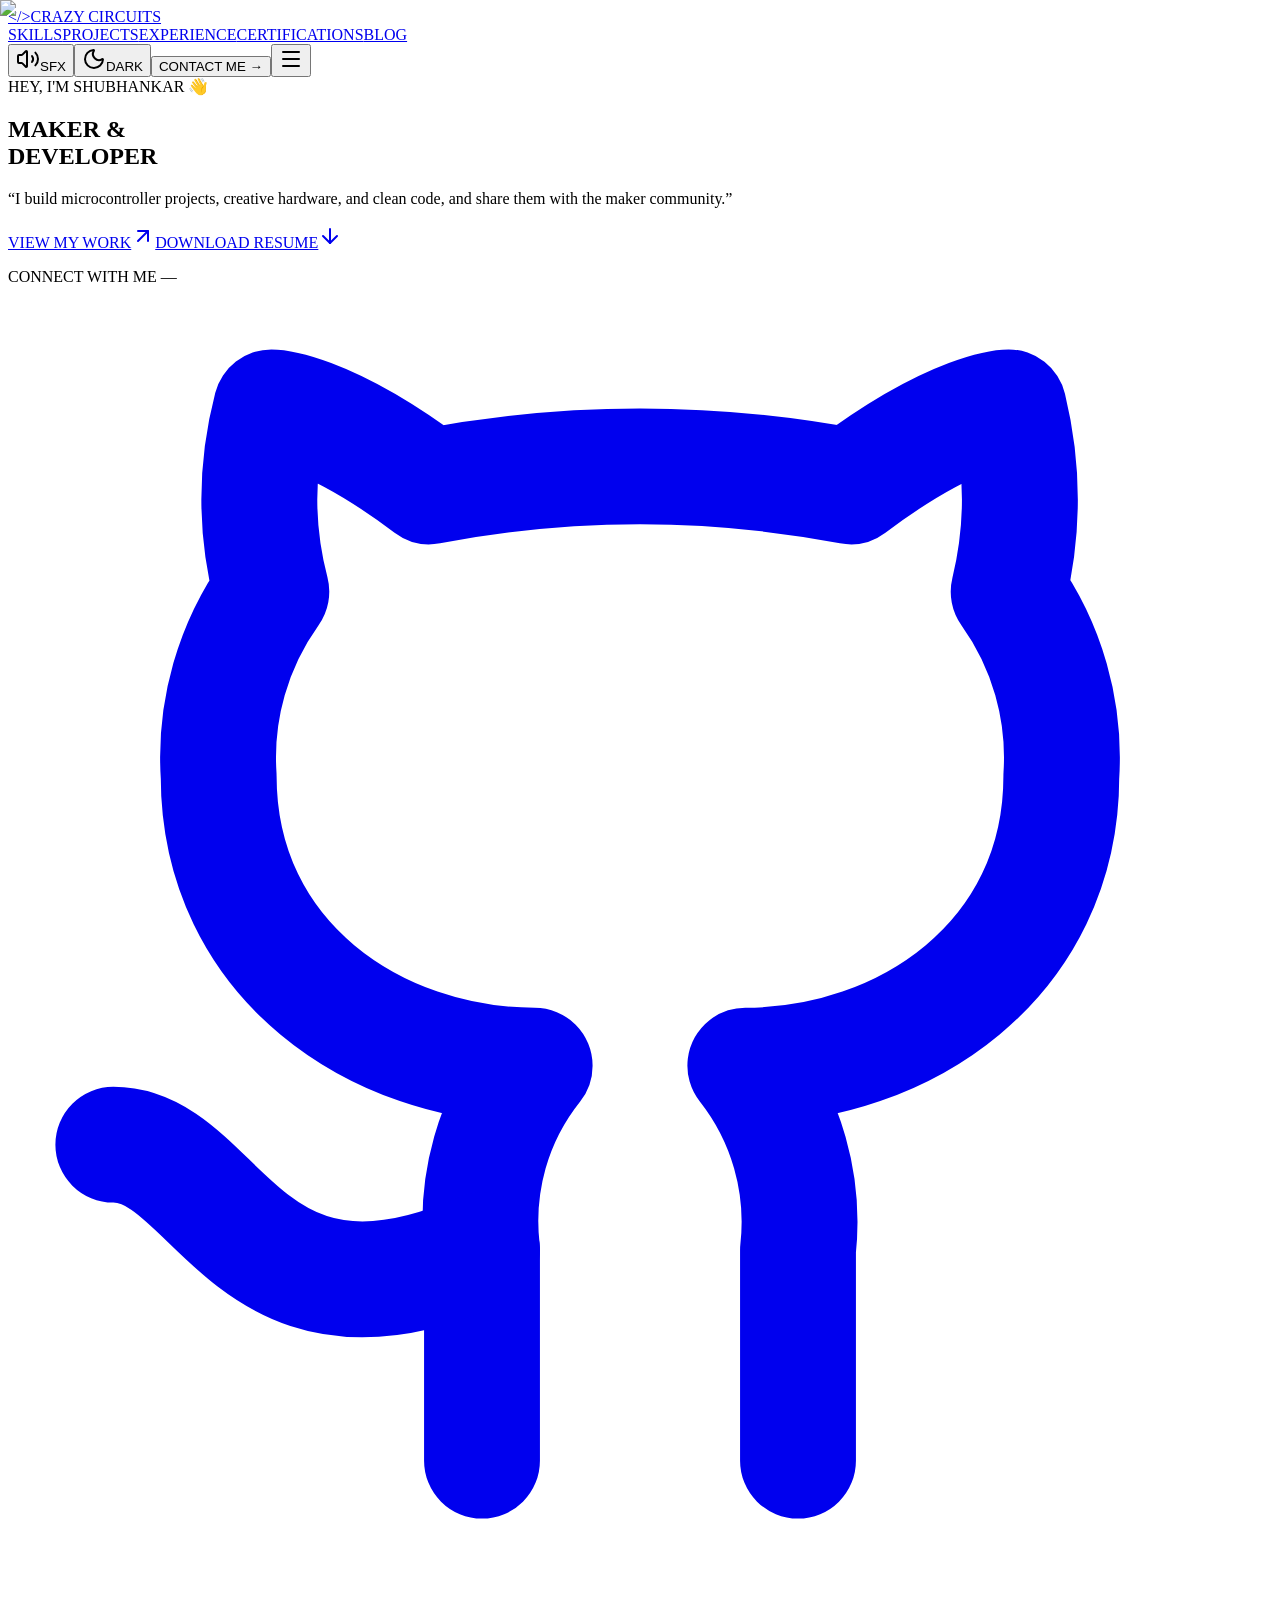
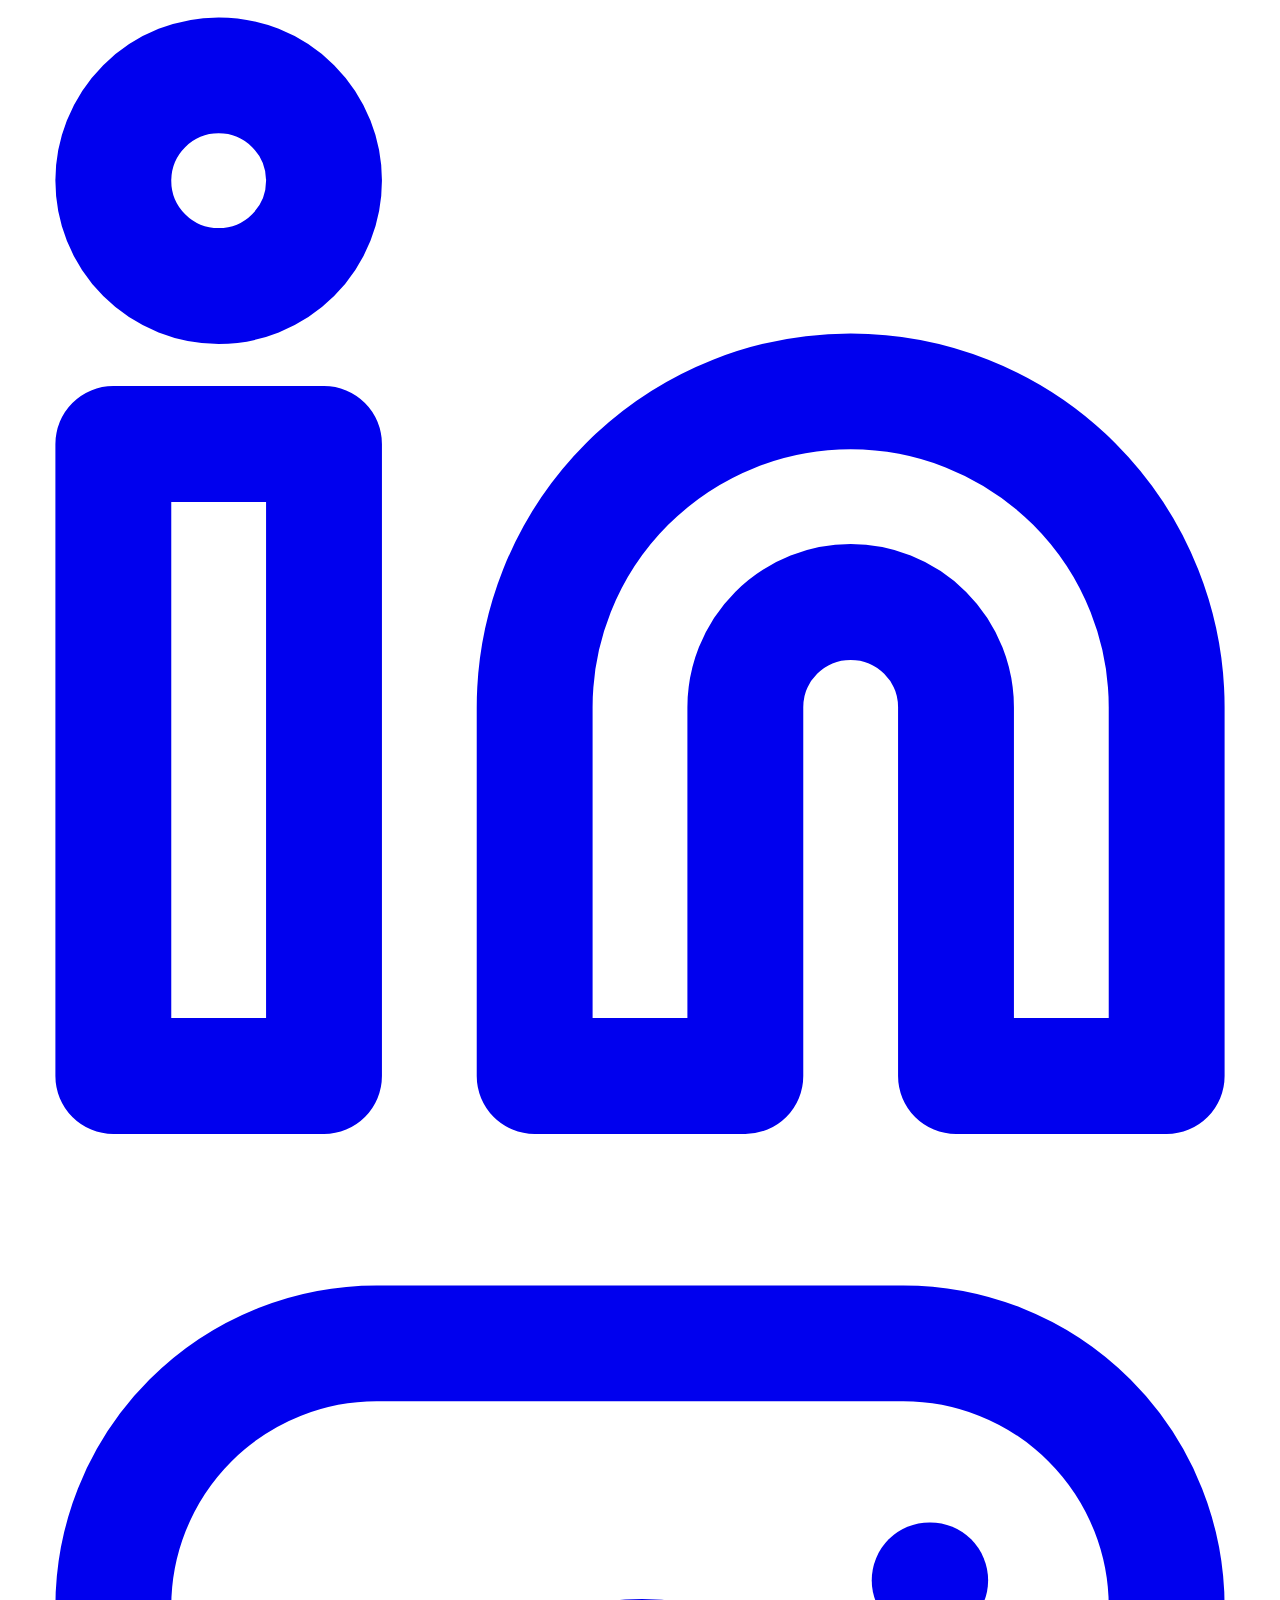
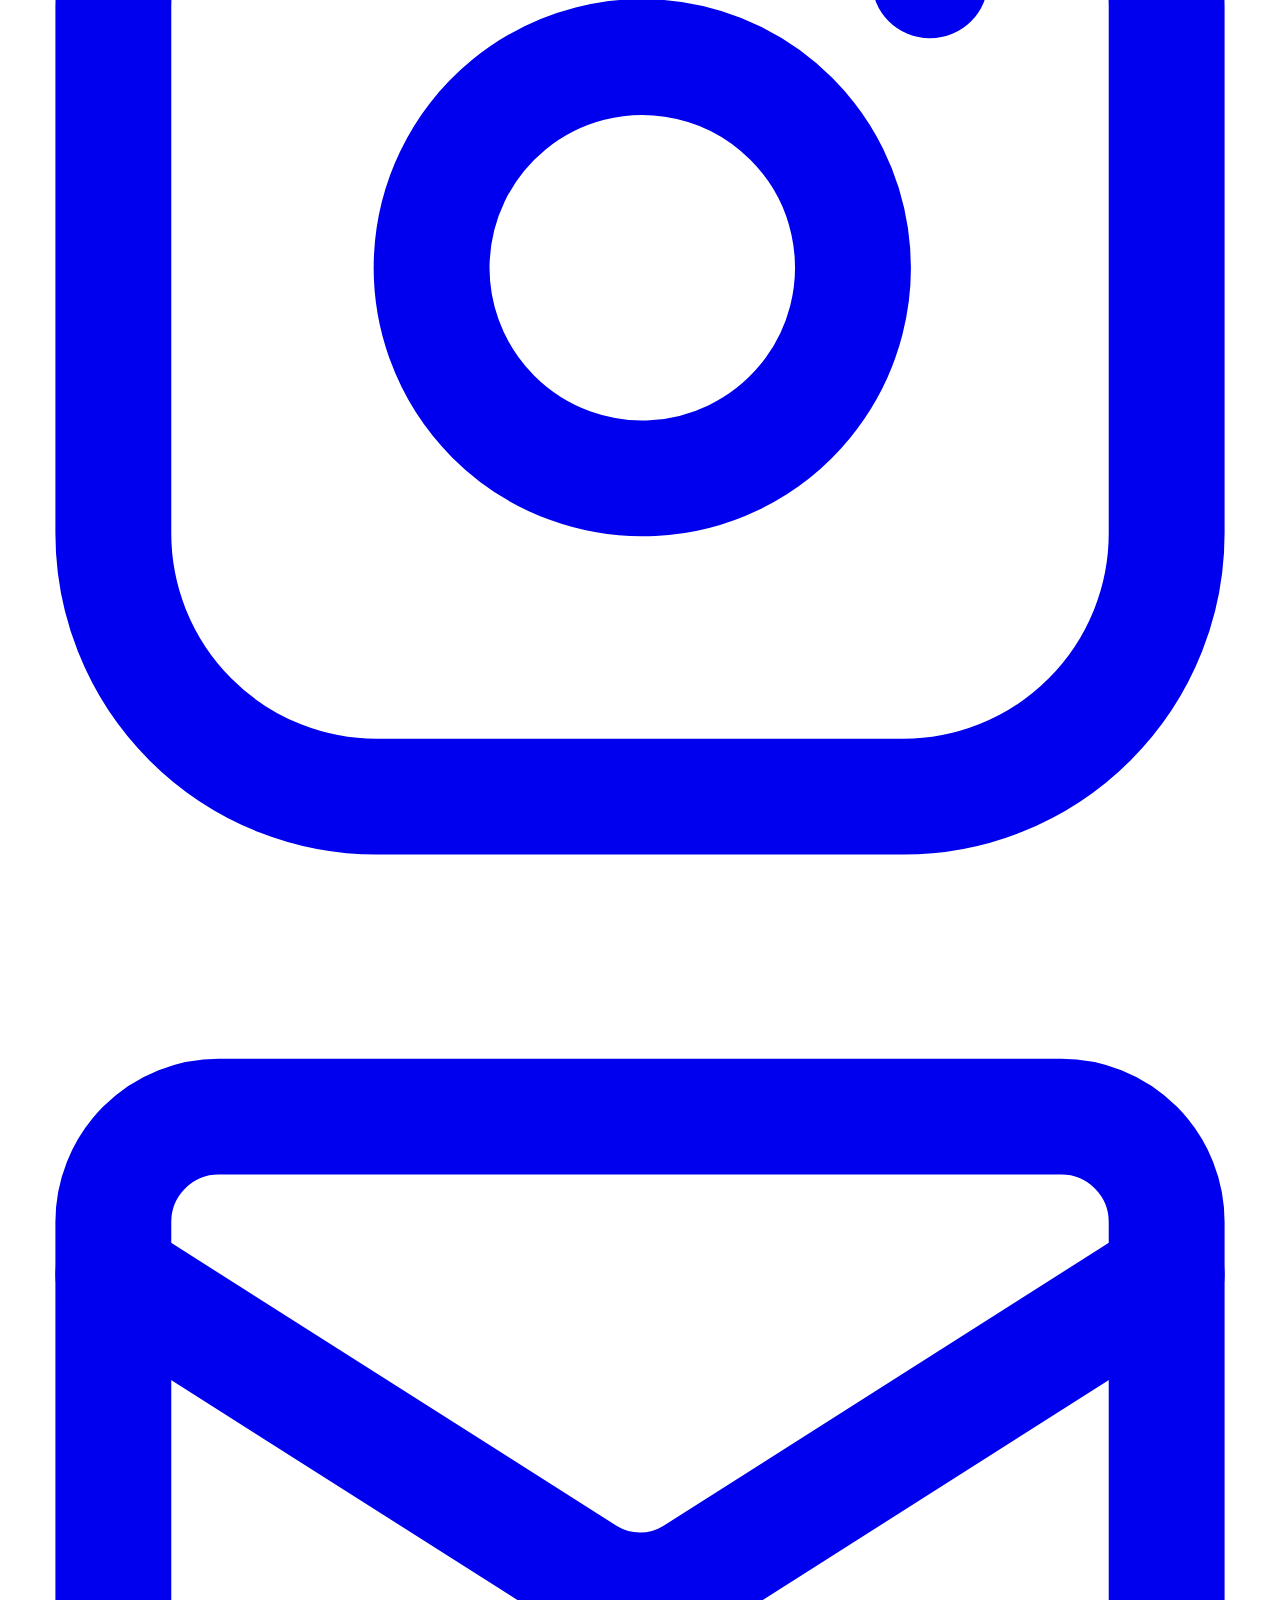
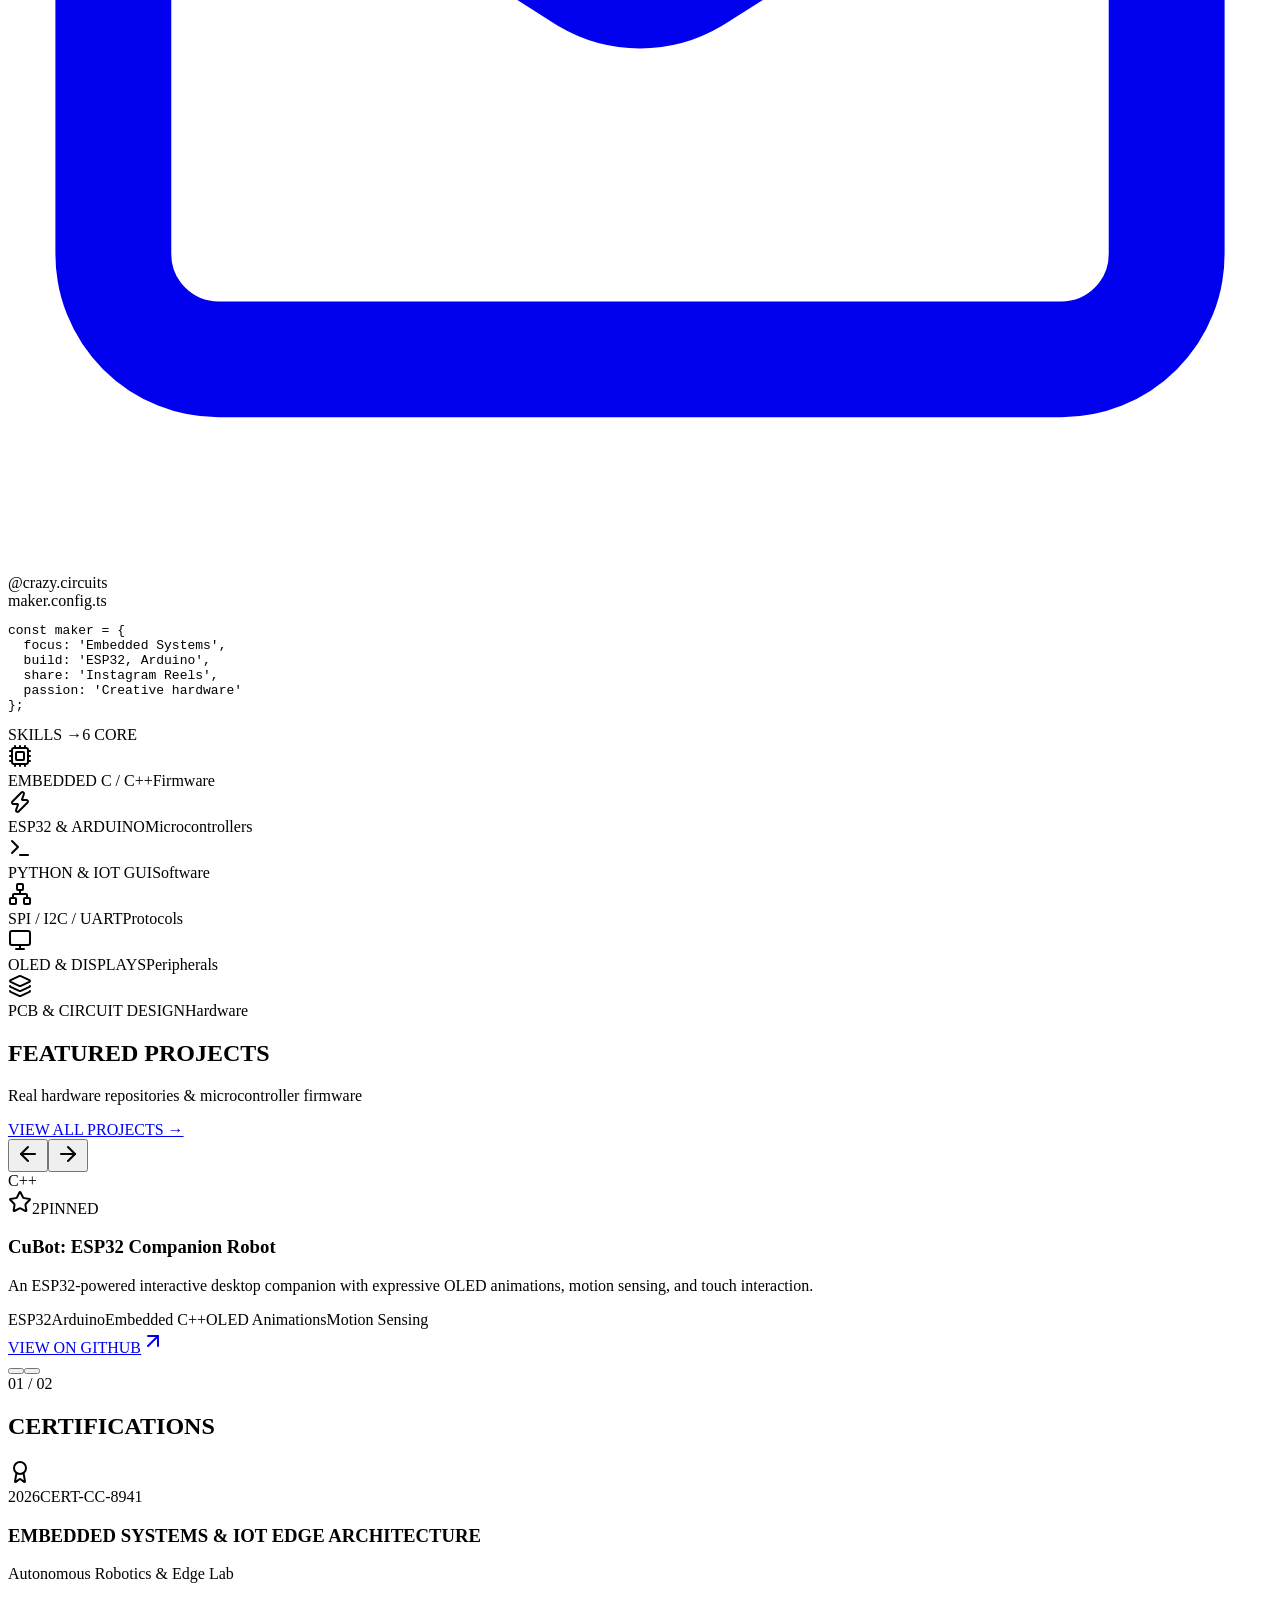
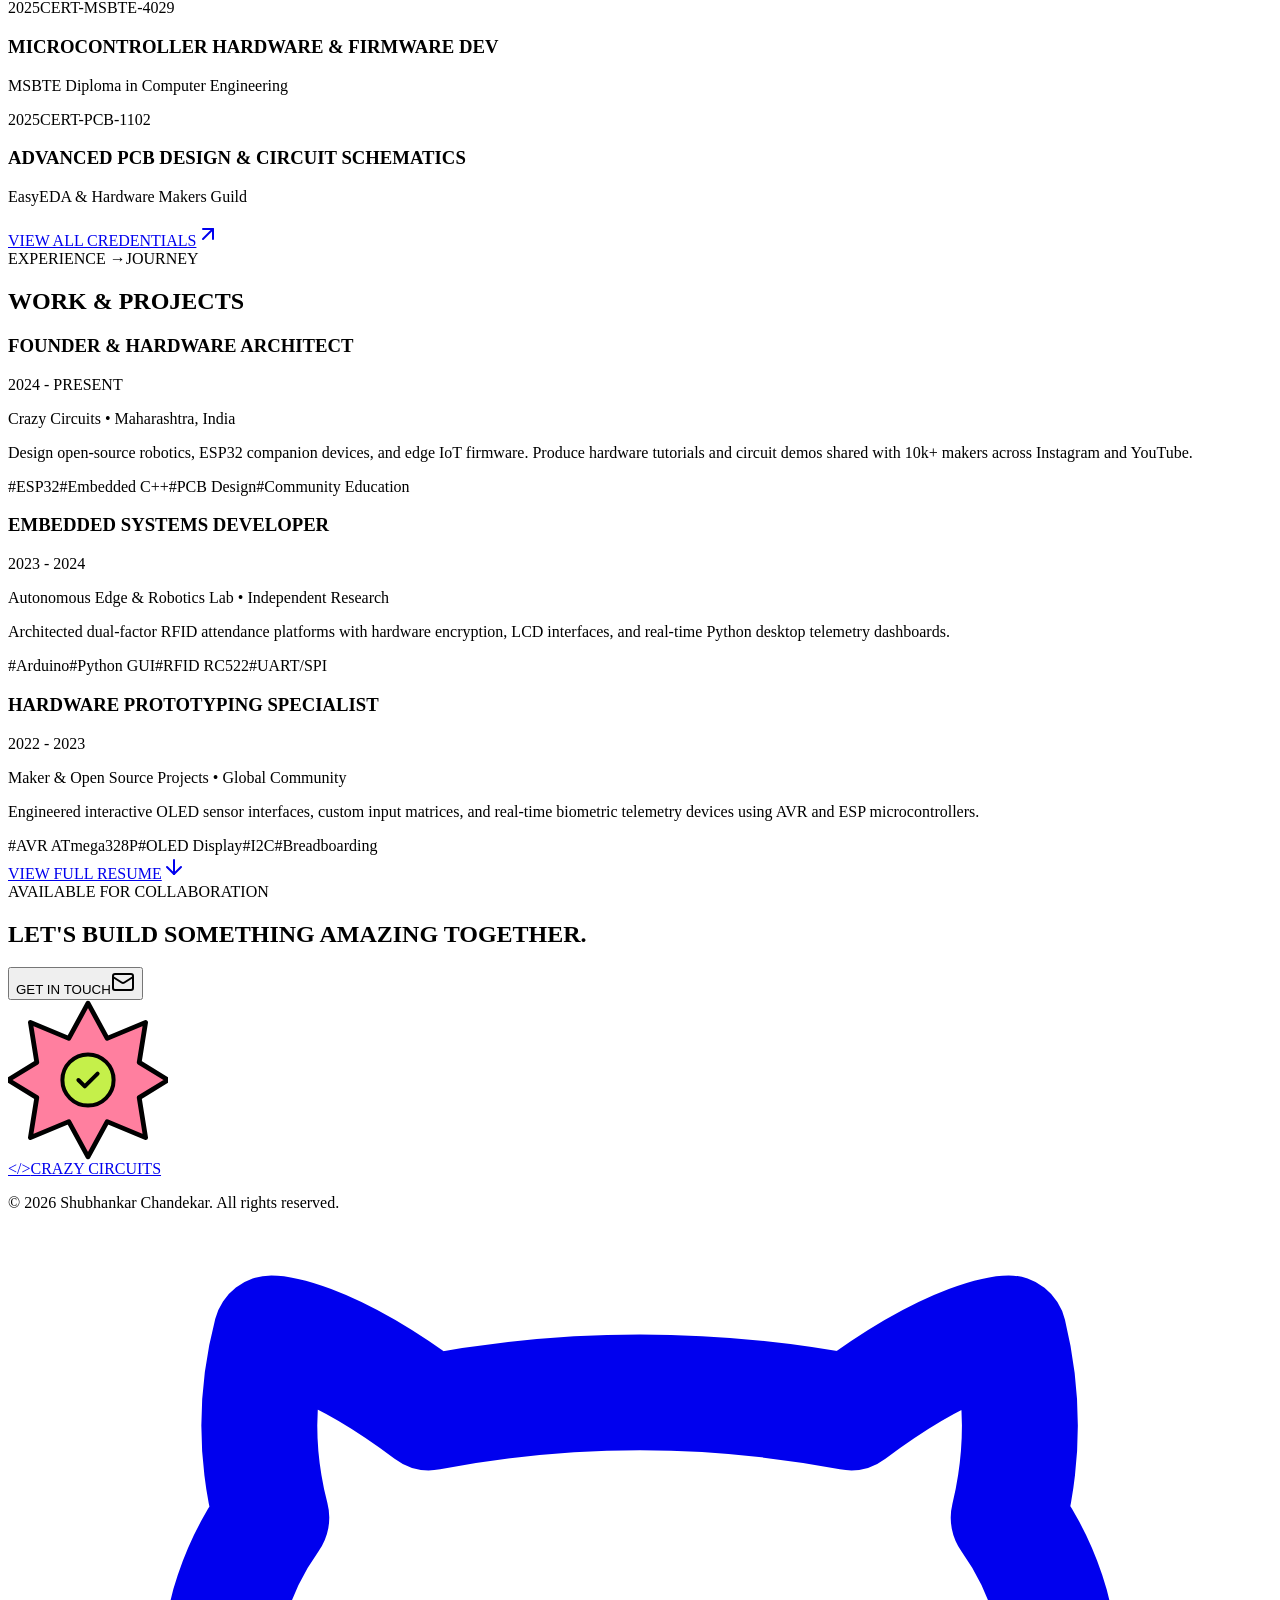
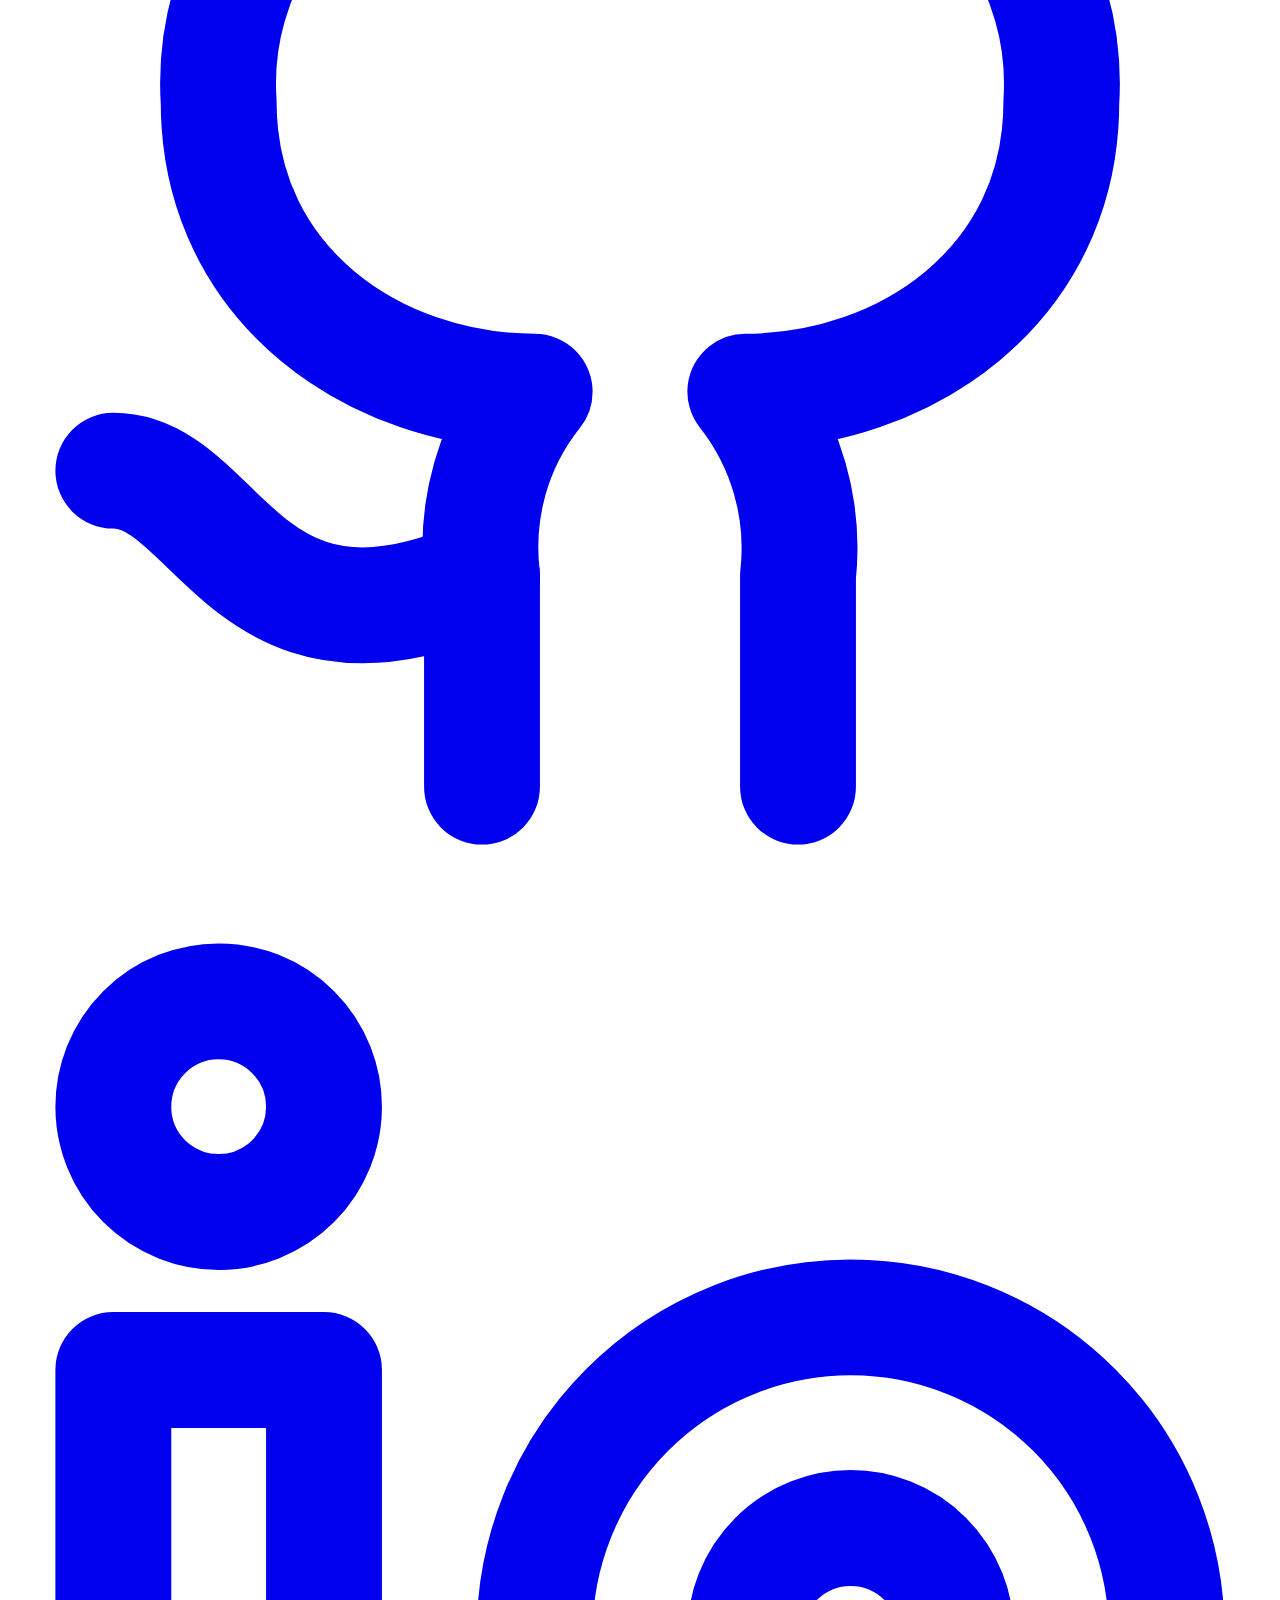
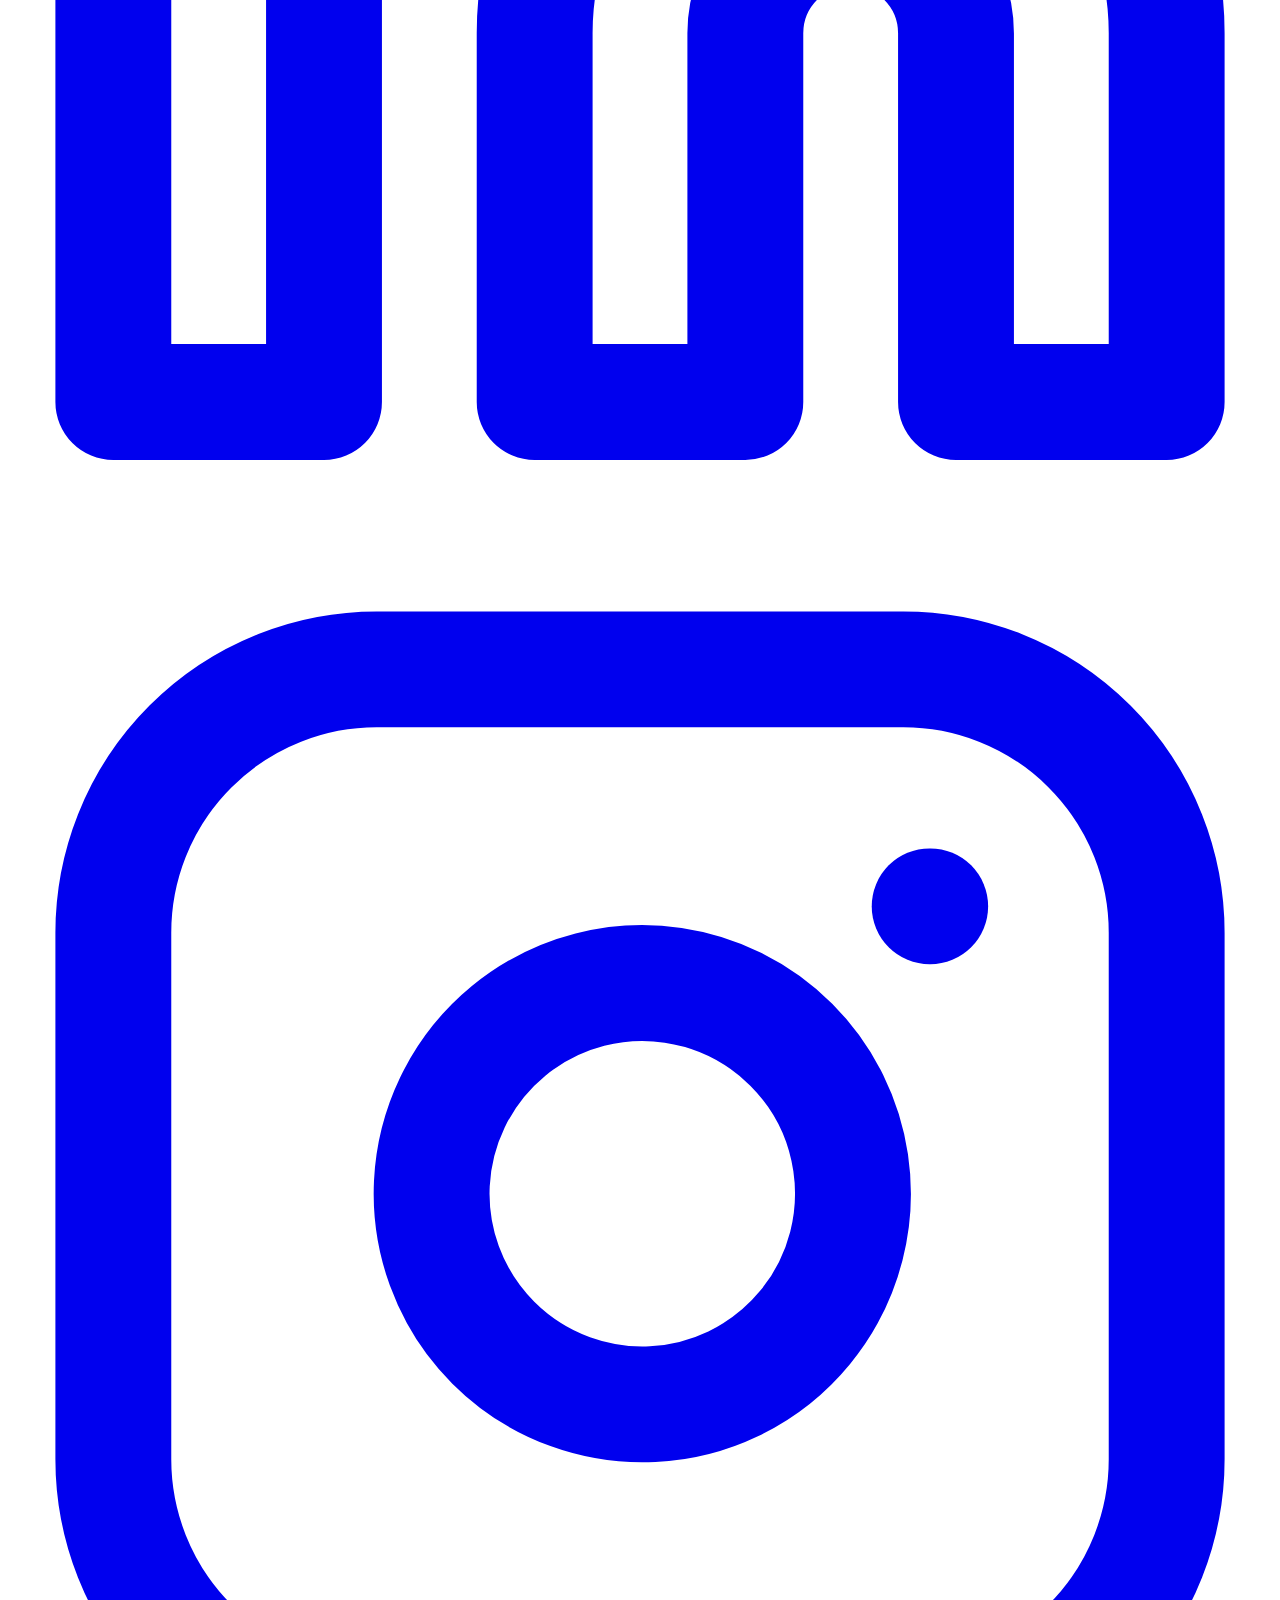
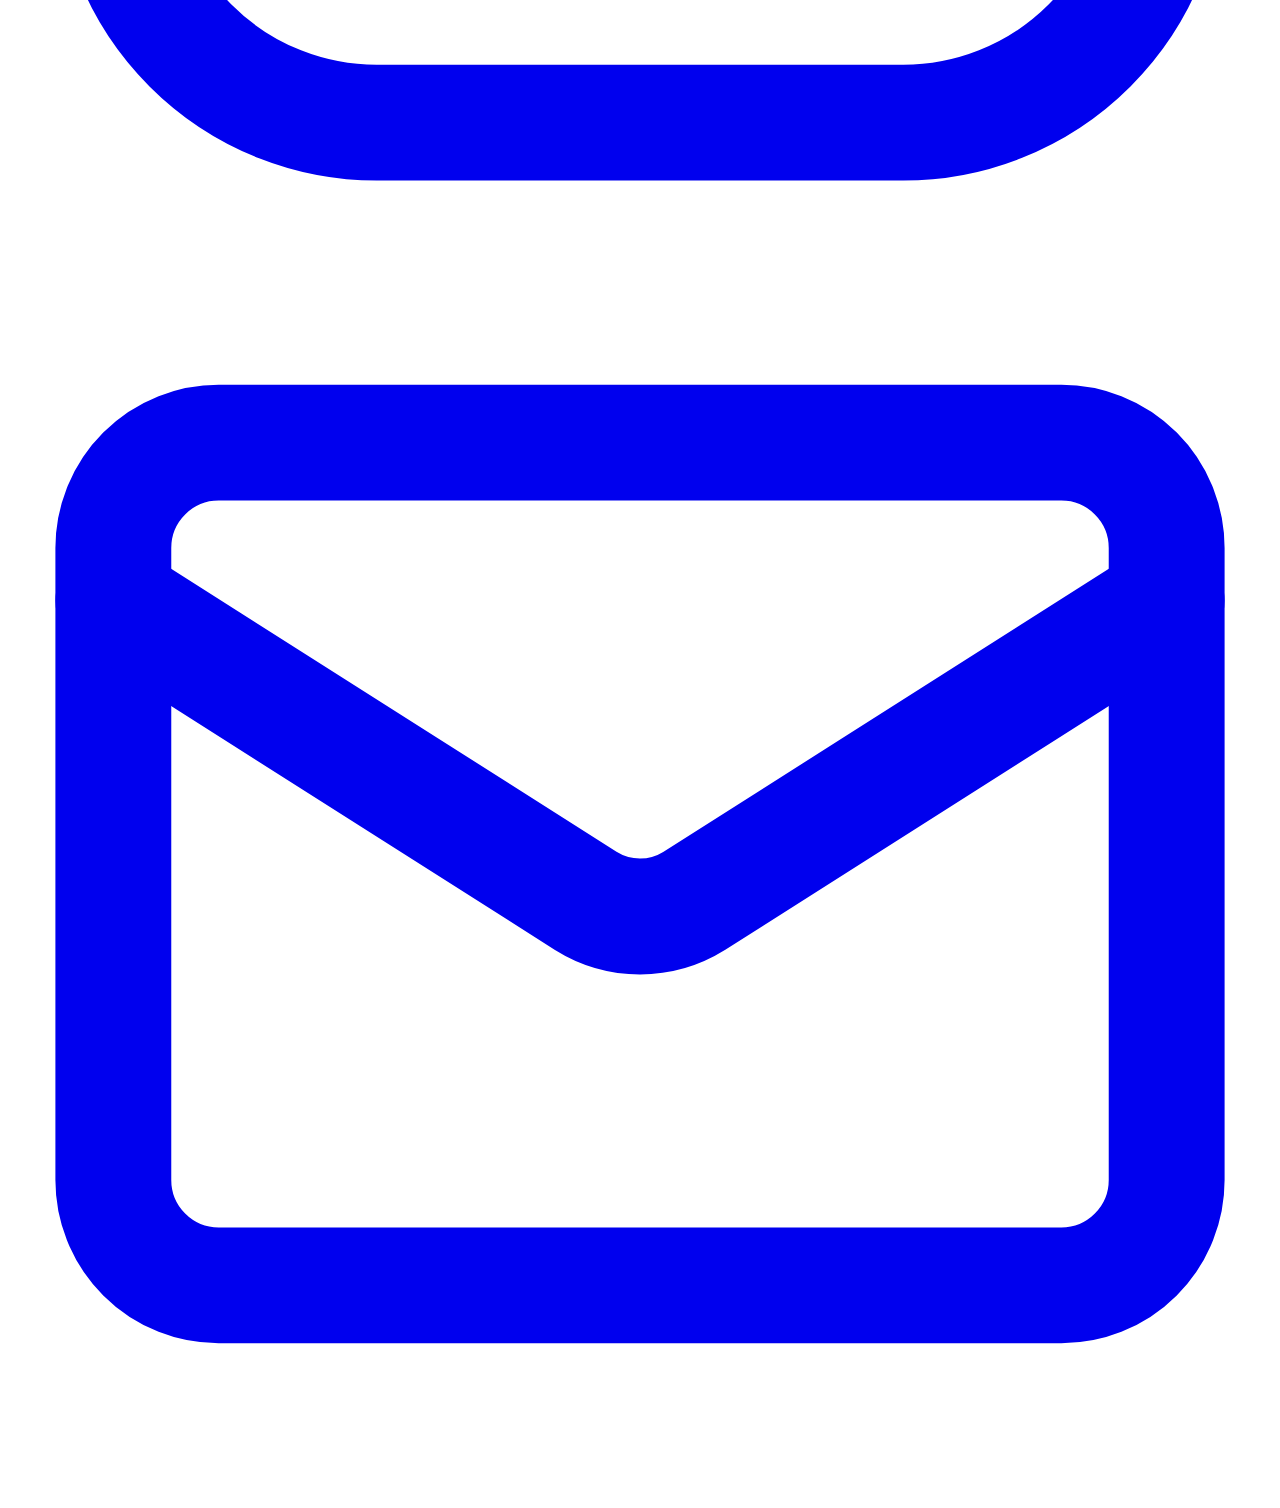
==== commit 32b5c291: "Deploy full production portfolio build with basePath, _next chunks, and assets" ====
--- a/index.html
+++ b/index.html
@@ -1,4 +1,4 @@
-<!DOCTYPE html><html lang="en" class="vFzxWW_variable menaia_variable scroll-smooth antialiased"><head><meta charSet="utf-8"/><meta name="viewport" content="width=device-width, initial-scale=1"/><link rel="preload" href="/_next/static/media/34c58fc38e31639a-s.p.1s123piy9_v1m.woff2" as="font" crossorigin="" type="font/woff2"/><link rel="preload" href="/_next/static/media/a180f7dc2e9f5b7d-s.p.1ewykk74tw0il.woff2" as="font" crossorigin="" type="font/woff2"/><link rel="preload" href="/_next/static/media/ab56636924653a94-s.p.3cik_s2si-ft-.woff2" as="font" crossorigin="" type="font/woff2"/><link rel="preload" as="image" href="/profile.jpg"/><link rel="stylesheet" href="/_next/static/chunks/2-p19dpvksxqg.css" data-precedence="next"/><link rel="preload" as="script" fetchPriority="low" href="/_next/static/chunks/0kqziy-7_gy73.js"/><script src="/_next/static/chunks/3v5m1v6-71-ar.js" async=""></script><script src="/_next/static/chunks/092r-mewpaf3q.js" async=""></script><script src="/_next/static/chunks/turbopack-2u1d16houkiyo.js" async=""></script><script src="/_next/static/chunks/10re_fcu3iash.js" async=""></script><script src="/_next/static/chunks/0g7xotsy4znd0.js" async=""></script><script src="/_next/static/chunks/3m-k01t0037fh.js" async=""></script><meta name="theme-color" content="#C5F04A"/><title>Shubhankar Chandekar | Maker &amp; Embedded Systems Developer</title><meta name="description" content="I build microcontroller projects, creative hardware, and clean code, and share them with the maker community."/><link rel="author" href="https://github.com/TheCrazyCircuits"/><meta name="author" content="Shubhankar Chandekar"/><meta name="keywords" content="Shubhankar Chandekar,Crazy Circuits,Embedded Systems,Robotics,ESP32,Arduino,Maker Portfolio,Hardware Engineer,IoT"/><meta name="creator" content="Shubhankar Chandekar"/><meta property="og:title" content="Shubhankar Chandekar - Crazy Circuits"/><meta property="og:description" content="I build microcontroller projects, creative hardware, and clean code, and share them with the maker community."/><meta property="og:url" content="https://www.crazycircuits.in/"/><meta property="og:site_name" content="Shubhankar Chandekar Portfolio"/><meta property="og:locale" content="en_US"/><meta property="og:image" content="https://www.crazycircuits.in/profile.jpg"/><meta property="og:image:width" content="800"/><meta property="og:image:height" content="800"/><meta property="og:image:alt" content="Shubhankar Chandekar - Maker &amp; Embedded Systems Developer"/><meta property="og:type" content="website"/><meta name="twitter:card" content="summary_large_image"/><meta name="twitter:title" content="Shubhankar Chandekar | Crazy Circuits"/><meta name="twitter:description" content="I build microcontroller projects, creative hardware, and clean code, and share them with the maker community."/><meta name="twitter:image" content="https://www.crazycircuits.in/profile.jpg"/><link rel="icon" href="/favicon.ico?favicon.117ezoe8m31dk.ico" sizes="48x48" type="image/x-icon"/><link rel="icon" href="/logo.jpg"/><link rel="apple-touch-icon" href="/logo.jpg"/><meta name="next-size-adjust" content=""/><script>
+<!DOCTYPE html><html lang="en" class="vFzxWW_variable menaia_variable scroll-smooth antialiased"><head><meta charSet="utf-8"/><meta name="viewport" content="width=device-width, initial-scale=1"/><link rel="preload" href="/Portfolio-Website/_next/static/media/34c58fc38e31639a-s.p.1s123piy9_v1m.woff2" as="font" crossorigin="" type="font/woff2"/><link rel="preload" href="/Portfolio-Website/_next/static/media/a180f7dc2e9f5b7d-s.p.1ewykk74tw0il.woff2" as="font" crossorigin="" type="font/woff2"/><link rel="preload" href="/Portfolio-Website/_next/static/media/ab56636924653a94-s.p.3cik_s2si-ft-.woff2" as="font" crossorigin="" type="font/woff2"/><link rel="preload" as="image" href="/Portfolio-Website/profile.jpg"/><link rel="stylesheet" href="/Portfolio-Website/_next/static/chunks/2-p19dpvksxqg.css" data-precedence="next"/><link rel="preload" as="script" fetchPriority="low" href="/Portfolio-Website/_next/static/chunks/0kqziy-7_gy73.js"/><script src="/Portfolio-Website/_next/static/chunks/3p5_53ltrnm0r.js" async=""></script><script src="/Portfolio-Website/_next/static/chunks/092r-mewpaf3q.js" async=""></script><script src="/Portfolio-Website/_next/static/chunks/turbopack-2128johnjpvhd.js" async=""></script><script src="/Portfolio-Website/_next/static/chunks/10re_fcu3iash.js" async=""></script><script src="/Portfolio-Website/_next/static/chunks/0g7xotsy4znd0.js" async=""></script><script src="/Portfolio-Website/_next/static/chunks/19i82-f9iziz6.js" async=""></script><meta name="theme-color" content="#C5F04A"/><title>Shubhankar Chandekar | Maker &amp; Embedded Systems Developer</title><meta name="description" content="I build microcontroller projects, creative hardware, and clean code, and share them with the maker community."/><link rel="author" href="https://github.com/TheCrazyCircuits"/><meta name="author" content="Shubhankar Chandekar"/><meta name="keywords" content="Shubhankar Chandekar,Crazy Circuits,Embedded Systems,Robotics,ESP32,Arduino,Maker Portfolio,Hardware Engineer,IoT"/><meta name="creator" content="Shubhankar Chandekar"/><meta property="og:title" content="Shubhankar Chandekar - Crazy Circuits"/><meta property="og:description" content="I build microcontroller projects, creative hardware, and clean code, and share them with the maker community."/><meta property="og:url" content="https://thecrazycircuits.github.io/Portfolio-Website/"/><meta property="og:site_name" content="Shubhankar Chandekar Portfolio"/><meta property="og:locale" content="en_US"/><meta property="og:image" content="https://thecrazycircuits.github.io/Portfolio-Website/Portfolio-Website/profile.jpg"/><meta property="og:image:width" content="800"/><meta property="og:image:height" content="800"/><meta property="og:image:alt" content="Shubhankar Chandekar - Maker &amp; Embedded Systems Developer"/><meta property="og:type" content="website"/><meta name="twitter:card" content="summary_large_image"/><meta name="twitter:title" content="Shubhankar Chandekar | Crazy Circuits"/><meta name="twitter:description" content="I build microcontroller projects, creative hardware, and clean code, and share them with the maker community."/><meta name="twitter:image" content="https://thecrazycircuits.github.io/Portfolio-Website/Portfolio-Website/profile.jpg"/><link rel="icon" href="/Portfolio-Website/logo.jpg"/><link rel="apple-touch-icon" href="/Portfolio-Website/logo.jpg"/><meta name="next-size-adjust" content=""/><script>
               (function() {
                 try {
                   var t = localStorage.getItem('theme');
@@ -10,9 +10,9 @@
                   }
                 } catch (e) {}
               })();
-            </script><script src="/_next/static/chunks/0cz1d0mv5g_q7.js" noModule=""></script></head><body class="min-h-screen bg-[#F4F2EC] dark:bg-[#0B0C10] text-black dark:text-white font-mono-custom selection:bg-[#C5F04A] selection:text-black transition-colors duration-150"><div hidden=""><!--$--><!--/$--></div><main class="min-h-screen bg-[#F4F2EC] dark:bg-[#0B0C10] p-3 sm:p-6 md:p-8 lg:p-12 transition-colors duration-200"><div class="max-w-[1360px] mx-auto bg-white dark:bg-[#161720] border-[3px] border-black brutal-shadow-frame overflow-hidden transition-colors duration-200"><header class="sticky top-0 z-40 bg-[#F4F2EC] dark:bg-[#16171E] border-b-[3px] border-black transition-colors"><div class="flex items-stretch justify-between h-14 sm:h-16 md:h-20"><a href="#home" class="flex items-center gap-1.5 sm:gap-2 px-3 sm:px-5 md:px-7 bg-[#C5F04A] border-r-[3px] border-black font-heading text-sm sm:text-base md:text-xl text-black hover:bg-[#b3df3c] transition-colors select-none"><span class="font-mono text-sm sm:text-base md:text-lg">&lt;/&gt;</span><span>CRAZY CIRCUITS</span></a><nav class="hidden lg:flex items-center justify-center space-x-1 xl:space-x-4 font-mono font-bold text-sm tracking-widest text-black dark:text-white" aria-label="Main Navigation"><a href="#skills" class="px-3 py-2 border-[2px] transition-all duration-150 border-transparent hover:border-black hover:bg-white hover:shadow-[2px_2px_0_0_#000] dark:hover:bg-[#20222D] dark:hover:border-white">SKILLS</a><a href="#projects" class="px-3 py-2 border-[2px] transition-all duration-150 border-transparent hover:border-black hover:bg-white hover:shadow-[2px_2px_0_0_#000] dark:hover:bg-[#20222D] dark:hover:border-white">PROJECTS</a><a href="#experience" class="px-3 py-2 border-[2px] transition-all duration-150 border-transparent hover:border-black hover:bg-white hover:shadow-[2px_2px_0_0_#000] dark:hover:bg-[#20222D] dark:hover:border-white">EXPERIENCE</a><a href="#certifications" class="px-3 py-2 border-[2px] transition-all duration-150 border-transparent hover:border-black hover:bg-white hover:shadow-[2px_2px_0_0_#000] dark:hover:bg-[#20222D] dark:hover:border-white">CERTIFICATIONS</a><a href="https://ark-stem.com/projects/bba55683-693d-4e3f-9048-df840e6b5fc3" target="_blank" rel="noopener noreferrer" class="px-3 py-2 border-[2px] transition-all duration-150 border-transparent hover:border-black hover:bg-white hover:shadow-[2px_2px_0_0_#000] dark:hover:bg-[#20222D] dark:hover:border-white">BLOG</a></nav><div class="flex items-stretch"><button type="button" aria-label="Mute click sounds" class="flex items-center justify-center gap-1 px-2.5 sm:px-3 bg-white dark:bg-[#222430] text-black dark:text-white border-l-[3px] border-black hover:bg-[#FF7F9F] hover:text-black transition-colors font-mono text-xs font-bold cursor-pointer" title="Click sound enabled (click to mute)"><svg xmlns="http://www.w3.org/2000/svg" width="24" height="24" viewBox="0 0 24 24" fill="none" stroke="currentColor" stroke-width="2" stroke-linecap="round" stroke-linejoin="round" class="lucide lucide-volume-2 w-4 h-4 stroke-[2.5] text-[#6D4BFF] dark:text-[#C5F04A]" aria-hidden="true"><path d="M11 4.702a.705.705 0 0 0-1.203-.498L6.413 7.587A1.4 1.4 0 0 1 5.416 8H3a1 1 0 0 0-1 1v6a1 1 0 0 0 1 1h2.416a1.4 1.4 0 0 1 .997.413l3.383 3.384A.705.705 0 0 0 11 19.298z"></path><path d="M16 9a5 5 0 0 1 0 6"></path><path d="M19.364 18.364a9 9 0 0 0 0-12.728"></path></svg><span class="hidden xl:inline text-[11px]">SFX</span></button><button type="button" aria-label="Switch to dark mode" class="flex items-center justify-center gap-1.5 px-3 sm:px-4 bg-white dark:bg-[#222430] text-black dark:text-[#C5F04A] border-l-[3px] border-black hover:bg-[#C5F04A] hover:text-black dark:hover:bg-[#C5F04A] dark:hover:text-black transition-colors font-mono text-xs font-bold cursor-pointer" title="Switch to Dark Mode"><svg xmlns="http://www.w3.org/2000/svg" width="24" height="24" viewBox="0 0 24 24" fill="none" stroke="currentColor" stroke-width="2" stroke-linecap="round" stroke-linejoin="round" class="lucide lucide-moon w-4 h-4 stroke-[2.5]" aria-hidden="true"><path d="M20.985 12.486a9 9 0 1 1-9.473-9.472c.405-.022.617.46.402.803a6 6 0 0 0 8.268 8.268c.344-.215.825-.004.803.401"></path></svg><span class="hidden sm:inline">DARK</span></button><button type="button" class="hidden sm:inline-flex items-center px-4 md:px-8 bg-[#6D4BFF] text-white border-l-[3px] border-black font-heading text-xs md:text-base tracking-wider hover:bg-[#5b3adb] active:translate-y-0.5 transition-all select-none cursor-pointer">CONTACT ME →</button><button type="button" class="lg:hidden flex items-center justify-center px-4 sm:px-5 border-l-[3px] border-black bg-white dark:bg-[#222430] text-black dark:text-white hover:bg-[#FF7F9F] transition-colors focus-visible:outline-none focus-visible:ring-2 focus-visible:ring-black min-w-[44px] min-h-[44px]" aria-label="Open navigation menu" aria-expanded="false"><svg xmlns="http://www.w3.org/2000/svg" width="24" height="24" viewBox="0 0 24 24" fill="none" stroke="currentColor" stroke-width="2" stroke-linecap="round" stroke-linejoin="round" class="lucide lucide-menu w-5 h-5 sm:w-6 sm:h-6 stroke-[3]" aria-hidden="true"><path d="M4 5h16"></path><path d="M4 12h16"></path><path d="M4 19h16"></path></svg></button></div></div></header><section id="home" class="grid grid-cols-1 lg:grid-cols-12 border-b-[3px] border-black transition-colors"><div class="lg:col-span-7 graph-paper-cream p-6 sm:p-10 md:p-14 lg:p-16 flex flex-col justify-between transition-colors"><div><div class="inline-flex items-center px-4 py-1.5 bg-[#6D4BFF] text-white border-[3px] border-black shadow-[3px_3px_0_0_#000] font-heading text-xs tracking-wider mb-6 select-none">HEY, I&#x27;M SHUBHANKAR 👋</div><h1 class="font-heading uppercase text-4xl sm:text-6xl md:text-7xl lg:text-[5.5rem] xl:text-[6.2rem] leading-[0.88] tracking-tight text-black dark:text-white mb-6">MAKER &amp;<br/>DEVELOPER</h1><p class="font-mono text-sm sm:text-base md:text-lg text-black dark:text-gray-200 font-medium leading-relaxed max-w-xl mb-8">“<!-- -->I build microcontroller projects, creative hardware, and clean code, and share them with the maker community.<!-- -->”</p><div class="flex flex-wrap items-center gap-4 mb-10"><a href="#projects" class="brutal-btn bg-[#C5F04A] text-black px-7 py-3.5 text-base md:text-lg tracking-wide gap-2"><span>VIEW MY WORK</span><svg xmlns="http://www.w3.org/2000/svg" width="24" height="24" viewBox="0 0 24 24" fill="none" stroke="currentColor" stroke-width="2" stroke-linecap="round" stroke-linejoin="round" class="lucide lucide-arrow-up-right w-5 h-5 stroke-[2.5]" aria-hidden="true"><path d="M7 7h10v10"></path><path d="M7 17 17 7"></path></svg></a><a href="/resume.pdf" class="brutal-btn bg-[#FFFFFF] text-black px-7 py-3.5 text-base md:text-lg tracking-wide gap-2 dark:bg-[#252834] dark:text-white" download="Shubhankar_Chandekar_Resume.pdf"><span>DOWNLOAD RESUME</span><svg xmlns="http://www.w3.org/2000/svg" width="24" height="24" viewBox="0 0 24 24" fill="none" stroke="currentColor" stroke-width="2" stroke-linecap="round" stroke-linejoin="round" class="lucide lucide-arrow-down w-5 h-5 stroke-[2.5]" aria-hidden="true"><path d="M12 5v14"></path><path d="m19 12-7 7-7-7"></path></svg></a></div></div><div class="pt-6 border-t-[3px] border-black/20 dark:border-white/20"><p class="text-xs font-mono font-bold uppercase tracking-widest text-black dark:text-gray-300 mb-3">CONNECT WITH ME —</p><div class="flex items-center gap-3"><a href="https://github.com/TheCrazyCircuits" target="_blank" rel="noopener noreferrer" aria-label="GitHub Profile" class="brutal-icon-btn"><svg viewBox="0 0 24 24" fill="none" stroke="currentColor" stroke-width="2.2" stroke-linecap="round" stroke-linejoin="round" class="w-5 h-5"><path d="M15 22v-4a4.8 4.8 0 0 0-1-3.5c3 0 6-2 6-5.5.08-1.25-.27-2.48-1-3.5.28-1.15.28-2.35 0-3.5 0 0-1 0-3 1.5-2.64-.5-5.36-.5-8 0C6 2 5 2 5 2c-.3 1.15-.3 2.35 0 3.5A5.403 5.403 0 0 0 4 9c0 3.5 3 5.5 6 5.5-.39.49-.68 1.05-.85 1.65-.17.6-.22 1.23-.15 1.85v4"></path><path d="M9 18c-4.51 2-5-2-7-2"></path></svg></a><a href="https://www.linkedin.com/in/shubhankar-chandekar-746382447?utm_source=share_via&amp;utm_content=profile&amp;utm_medium=member_android" target="_blank" rel="noopener noreferrer" aria-label="LinkedIn Profile" class="brutal-icon-btn"><svg viewBox="0 0 24 24" fill="none" stroke="currentColor" stroke-width="2.2" stroke-linecap="round" stroke-linejoin="round" class="w-5 h-5"><path d="M16 8a6 6 0 0 1 6 6v7h-4v-7a2 2 0 0 0-2-2 2 2 0 0 0-2 2v7h-4v-7a6 6 0 0 1 6-6z"></path><rect width="4" height="12" x="2" y="9"></rect><circle cx="4" cy="4" r="2"></circle></svg></a><a href="https://instagram.com/crazy.circuits" target="_blank" rel="noopener noreferrer" aria-label="Instagram Profile" class="brutal-icon-btn"><svg viewBox="0 0 24 24" fill="none" stroke="currentColor" stroke-width="2.2" stroke-linecap="round" stroke-linejoin="round" class="w-5 h-5"><rect width="20" height="20" x="2" y="2" rx="5" ry="5"></rect><path d="M16 11.37A4 4 0 1 1 12.63 8 4 4 0 0 1 16 11.37z"></path><line x1="17.5" x2="17.51" y1="6.5" y2="6.5"></line></svg></a><a href="mailto:shubhankarchandekar.work@gmail.com" aria-label="Send Email" class="brutal-icon-btn"><svg viewBox="0 0 24 24" fill="none" stroke="currentColor" stroke-width="2.2" stroke-linecap="round" stroke-linejoin="round" class="w-5 h-5"><rect width="20" height="16" x="2" y="4" rx="2"></rect><path d="m22 7-8.97 5.7a1.94 1.94 0 0 1-2.06 0L2 7"></path></svg></a></div></div></div><div class="lg:col-span-5 bg-[#FF7F9F] border-t-[3px] lg:border-t-0 lg:border-l-[3px] border-black p-6 sm:p-10 md:p-14 flex items-center justify-center relative overflow-hidden"><div class="absolute top-4 right-4 bg-white border-[3px] border-black px-3 py-1 font-mono text-xs font-bold text-black shadow-[2px_2px_0_0_#000] rotate-3 select-none">@crazy.circuits</div><div class="relative w-full max-w-sm my-6 sm:my-8"><div class="absolute inset-0 bg-[#C5F04A] border-[3px] border-black translate-x-3 translate-y-3 sm:translate-x-4 sm:translate-y-4 shadow-[6px_6px_0_0_#000]" aria-hidden="true"></div><div class="relative bg-white border-[3px] border-black aspect-[4/5] overflow-hidden"><img alt="Shubhankar Chandekar" decoding="async" data-nimg="fill" class="object-cover object-top hover:scale-105 transition-transform duration-300" style="position:absolute;height:100%;width:100%;left:0;top:0;right:0;bottom:0;color:transparent" src="/profile.jpg"/></div><div class="absolute -bottom-8 -left-3 sm:-bottom-10 sm:-left-8 bg-[#6D4BFF] text-white border-[3px] border-black shadow-[6px_6px_0_0_#000] p-3 sm:p-4 rounded-none max-w-[280px] sm:max-w-[320px] z-10"><div class="flex items-center gap-1.5 pb-2 mb-2 border-b-[2px] border-black/40"><span class="w-2.5 h-2.5 rounded-full bg-[#FF7F9F] border border-black inline-block"></span><span class="w-2.5 h-2.5 rounded-full bg-[#C5F04A] border border-black inline-block"></span><span class="w-2.5 h-2.5 rounded-full bg-white border border-black inline-block"></span><span class="ml-auto font-mono text-[10px] uppercase tracking-wider text-[#C5F04A] font-bold">maker.config.ts</span></div><pre class="font-mono text-[11px] sm:text-xs leading-relaxed overflow-x-auto whitespace-pre"><code><span class="code-token-keyword">const</span> maker = {<!-- -->
+            </script><script src="/Portfolio-Website/_next/static/chunks/0cz1d0mv5g_q7.js" noModule=""></script></head><body class="min-h-screen bg-[#F4F2EC] dark:bg-[#0B0C10] text-black dark:text-white font-mono-custom selection:bg-[#C5F04A] selection:text-black transition-colors duration-150"><div hidden=""><!--$--><!--/$--></div><main class="min-h-screen bg-[#F4F2EC] dark:bg-[#0B0C10] p-3 sm:p-6 md:p-8 lg:p-12 transition-colors duration-200"><div class="max-w-[1360px] mx-auto bg-white dark:bg-[#161720] border-[3px] border-black brutal-shadow-frame overflow-hidden transition-colors duration-200"><header class="sticky top-0 z-40 bg-[#F4F2EC] dark:bg-[#16171E] border-b-[3px] border-black transition-colors"><div class="flex items-stretch justify-between h-14 sm:h-16 md:h-20"><a href="#home" class="flex items-center gap-1.5 sm:gap-2 px-3 sm:px-5 md:px-7 bg-[#C5F04A] border-r-[3px] border-black font-heading text-sm sm:text-base md:text-xl text-black hover:bg-[#b3df3c] transition-colors select-none"><span class="font-mono text-sm sm:text-base md:text-lg">&lt;/&gt;</span><span>CRAZY CIRCUITS</span></a><nav class="hidden lg:flex items-center justify-center space-x-1 xl:space-x-4 font-mono font-bold text-sm tracking-widest text-black dark:text-white" aria-label="Main Navigation"><a href="#skills" class="px-3 py-2 border-[2px] transition-all duration-150 border-transparent hover:border-black hover:bg-white hover:shadow-[2px_2px_0_0_#000] dark:hover:bg-[#20222D] dark:hover:border-white">SKILLS</a><a href="#projects" class="px-3 py-2 border-[2px] transition-all duration-150 border-transparent hover:border-black hover:bg-white hover:shadow-[2px_2px_0_0_#000] dark:hover:bg-[#20222D] dark:hover:border-white">PROJECTS</a><a href="#experience" class="px-3 py-2 border-[2px] transition-all duration-150 border-transparent hover:border-black hover:bg-white hover:shadow-[2px_2px_0_0_#000] dark:hover:bg-[#20222D] dark:hover:border-white">EXPERIENCE</a><a href="#certifications" class="px-3 py-2 border-[2px] transition-all duration-150 border-transparent hover:border-black hover:bg-white hover:shadow-[2px_2px_0_0_#000] dark:hover:bg-[#20222D] dark:hover:border-white">CERTIFICATIONS</a><a href="https://ark-stem.com/projects/bba55683-693d-4e3f-9048-df840e6b5fc3" target="_blank" rel="noopener noreferrer" class="px-3 py-2 border-[2px] transition-all duration-150 border-transparent hover:border-black hover:bg-white hover:shadow-[2px_2px_0_0_#000] dark:hover:bg-[#20222D] dark:hover:border-white">BLOG</a></nav><div class="flex items-stretch"><button type="button" aria-label="Mute click sounds" class="flex items-center justify-center gap-1 px-2.5 sm:px-3 bg-white dark:bg-[#222430] text-black dark:text-white border-l-[3px] border-black hover:bg-[#FF7F9F] hover:text-black transition-colors font-mono text-xs font-bold cursor-pointer" title="Click sound enabled (click to mute)"><svg xmlns="http://www.w3.org/2000/svg" width="24" height="24" viewBox="0 0 24 24" fill="none" stroke="currentColor" stroke-width="2" stroke-linecap="round" stroke-linejoin="round" class="lucide lucide-volume-2 w-4 h-4 stroke-[2.5] text-[#6D4BFF] dark:text-[#C5F04A]" aria-hidden="true"><path d="M11 4.702a.705.705 0 0 0-1.203-.498L6.413 7.587A1.4 1.4 0 0 1 5.416 8H3a1 1 0 0 0-1 1v6a1 1 0 0 0 1 1h2.416a1.4 1.4 0 0 1 .997.413l3.383 3.384A.705.705 0 0 0 11 19.298z"></path><path d="M16 9a5 5 0 0 1 0 6"></path><path d="M19.364 18.364a9 9 0 0 0 0-12.728"></path></svg><span class="hidden xl:inline text-[11px]">SFX</span></button><button type="button" aria-label="Switch to dark mode" class="flex items-center justify-center gap-1.5 px-3 sm:px-4 bg-white dark:bg-[#222430] text-black dark:text-[#C5F04A] border-l-[3px] border-black hover:bg-[#C5F04A] hover:text-black dark:hover:bg-[#C5F04A] dark:hover:text-black transition-colors font-mono text-xs font-bold cursor-pointer" title="Switch to Dark Mode"><svg xmlns="http://www.w3.org/2000/svg" width="24" height="24" viewBox="0 0 24 24" fill="none" stroke="currentColor" stroke-width="2" stroke-linecap="round" stroke-linejoin="round" class="lucide lucide-moon w-4 h-4 stroke-[2.5]" aria-hidden="true"><path d="M20.985 12.486a9 9 0 1 1-9.473-9.472c.405-.022.617.46.402.803a6 6 0 0 0 8.268 8.268c.344-.215.825-.004.803.401"></path></svg><span class="hidden sm:inline">DARK</span></button><button type="button" class="hidden sm:inline-flex items-center px-4 md:px-8 bg-[#6D4BFF] text-white border-l-[3px] border-black font-heading text-xs md:text-base tracking-wider hover:bg-[#5b3adb] active:translate-y-0.5 transition-all select-none cursor-pointer">CONTACT ME →</button><button type="button" class="lg:hidden flex items-center justify-center px-4 sm:px-5 border-l-[3px] border-black bg-white dark:bg-[#222430] text-black dark:text-white hover:bg-[#FF7F9F] transition-colors focus-visible:outline-none focus-visible:ring-2 focus-visible:ring-black min-w-[44px] min-h-[44px]" aria-label="Open navigation menu" aria-expanded="false"><svg xmlns="http://www.w3.org/2000/svg" width="24" height="24" viewBox="0 0 24 24" fill="none" stroke="currentColor" stroke-width="2" stroke-linecap="round" stroke-linejoin="round" class="lucide lucide-menu w-5 h-5 sm:w-6 sm:h-6 stroke-[3]" aria-hidden="true"><path d="M4 5h16"></path><path d="M4 12h16"></path><path d="M4 19h16"></path></svg></button></div></div></header><section id="home" class="grid grid-cols-1 lg:grid-cols-12 border-b-[3px] border-black transition-colors"><div class="lg:col-span-7 graph-paper-cream p-6 sm:p-10 md:p-14 lg:p-16 flex flex-col justify-between transition-colors"><div><div class="inline-flex items-center px-4 py-1.5 bg-[#6D4BFF] text-white border-[3px] border-black shadow-[3px_3px_0_0_#000] font-heading text-xs tracking-wider mb-6 select-none">HEY, I&#x27;M SHUBHANKAR 👋</div><h1 class="font-heading uppercase text-4xl sm:text-6xl md:text-7xl lg:text-[5.5rem] xl:text-[6.2rem] leading-[0.88] tracking-tight text-black dark:text-white mb-6">MAKER &amp;<br/>DEVELOPER</h1><p class="font-mono text-sm sm:text-base md:text-lg text-black dark:text-gray-200 font-medium leading-relaxed max-w-xl mb-8">“<!-- -->I build microcontroller projects, creative hardware, and clean code, and share them with the maker community.<!-- -->”</p><div class="flex flex-wrap items-center gap-4 mb-10"><a href="#projects" class="brutal-btn bg-[#C5F04A] text-black px-7 py-3.5 text-base md:text-lg tracking-wide gap-2"><span>VIEW MY WORK</span><svg xmlns="http://www.w3.org/2000/svg" width="24" height="24" viewBox="0 0 24 24" fill="none" stroke="currentColor" stroke-width="2" stroke-linecap="round" stroke-linejoin="round" class="lucide lucide-arrow-up-right w-5 h-5 stroke-[2.5]" aria-hidden="true"><path d="M7 7h10v10"></path><path d="M7 17 17 7"></path></svg></a><a href="/Portfolio-Website/resume.pdf" class="brutal-btn bg-[#FFFFFF] text-black px-7 py-3.5 text-base md:text-lg tracking-wide gap-2 dark:bg-[#252834] dark:text-white" download="Shubhankar_Chandekar_Resume.pdf"><span>DOWNLOAD RESUME</span><svg xmlns="http://www.w3.org/2000/svg" width="24" height="24" viewBox="0 0 24 24" fill="none" stroke="currentColor" stroke-width="2" stroke-linecap="round" stroke-linejoin="round" class="lucide lucide-arrow-down w-5 h-5 stroke-[2.5]" aria-hidden="true"><path d="M12 5v14"></path><path d="m19 12-7 7-7-7"></path></svg></a></div></div><div class="pt-6 border-t-[3px] border-black/20 dark:border-white/20"><p class="text-xs font-mono font-bold uppercase tracking-widest text-black dark:text-gray-300 mb-3">CONNECT WITH ME —</p><div class="flex items-center gap-3"><a href="https://github.com/TheCrazyCircuits" target="_blank" rel="noopener noreferrer" aria-label="GitHub Profile" class="brutal-icon-btn"><svg viewBox="0 0 24 24" fill="none" stroke="currentColor" stroke-width="2.2" stroke-linecap="round" stroke-linejoin="round" class="w-5 h-5"><path d="M15 22v-4a4.8 4.8 0 0 0-1-3.5c3 0 6-2 6-5.5.08-1.25-.27-2.48-1-3.5.28-1.15.28-2.35 0-3.5 0 0-1 0-3 1.5-2.64-.5-5.36-.5-8 0C6 2 5 2 5 2c-.3 1.15-.3 2.35 0 3.5A5.403 5.403 0 0 0 4 9c0 3.5 3 5.5 6 5.5-.39.49-.68 1.05-.85 1.65-.17.6-.22 1.23-.15 1.85v4"></path><path d="M9 18c-4.51 2-5-2-7-2"></path></svg></a><a href="https://www.linkedin.com/in/shubhankar-chandekar-746382447?utm_source=share_via&amp;utm_content=profile&amp;utm_medium=member_android" target="_blank" rel="noopener noreferrer" aria-label="LinkedIn Profile" class="brutal-icon-btn"><svg viewBox="0 0 24 24" fill="none" stroke="currentColor" stroke-width="2.2" stroke-linecap="round" stroke-linejoin="round" class="w-5 h-5"><path d="M16 8a6 6 0 0 1 6 6v7h-4v-7a2 2 0 0 0-2-2 2 2 0 0 0-2 2v7h-4v-7a6 6 0 0 1 6-6z"></path><rect width="4" height="12" x="2" y="9"></rect><circle cx="4" cy="4" r="2"></circle></svg></a><a href="https://instagram.com/crazy.circuits" target="_blank" rel="noopener noreferrer" aria-label="Instagram Profile" class="brutal-icon-btn"><svg viewBox="0 0 24 24" fill="none" stroke="currentColor" stroke-width="2.2" stroke-linecap="round" stroke-linejoin="round" class="w-5 h-5"><rect width="20" height="20" x="2" y="2" rx="5" ry="5"></rect><path d="M16 11.37A4 4 0 1 1 12.63 8 4 4 0 0 1 16 11.37z"></path><line x1="17.5" x2="17.51" y1="6.5" y2="6.5"></line></svg></a><a href="mailto:shubhankarchandekar.work@gmail.com" aria-label="Send Email" class="brutal-icon-btn"><svg viewBox="0 0 24 24" fill="none" stroke="currentColor" stroke-width="2.2" stroke-linecap="round" stroke-linejoin="round" class="w-5 h-5"><rect width="20" height="16" x="2" y="4" rx="2"></rect><path d="m22 7-8.97 5.7a1.94 1.94 0 0 1-2.06 0L2 7"></path></svg></a></div></div></div><div class="lg:col-span-5 bg-[#FF7F9F] border-t-[3px] lg:border-t-0 lg:border-l-[3px] border-black p-6 sm:p-10 md:p-14 flex items-center justify-center relative overflow-hidden"><div class="absolute top-4 right-4 bg-white border-[3px] border-black px-3 py-1 font-mono text-xs font-bold text-black shadow-[2px_2px_0_0_#000] rotate-3 select-none">@crazy.circuits</div><div class="relative w-full max-w-sm my-6 sm:my-8"><div class="absolute inset-0 bg-[#C5F04A] border-[3px] border-black translate-x-3 translate-y-3 sm:translate-x-4 sm:translate-y-4 shadow-[6px_6px_0_0_#000]" aria-hidden="true"></div><div class="relative bg-white border-[3px] border-black aspect-[4/5] overflow-hidden"><img alt="Shubhankar Chandekar" decoding="async" data-nimg="fill" class="object-cover object-top hover:scale-105 transition-transform duration-300" style="position:absolute;height:100%;width:100%;left:0;top:0;right:0;bottom:0;color:transparent" src="/Portfolio-Website/profile.jpg"/></div><div class="absolute -bottom-8 -left-3 sm:-bottom-10 sm:-left-8 bg-[#6D4BFF] text-white border-[3px] border-black shadow-[6px_6px_0_0_#000] p-3 sm:p-4 rounded-none max-w-[280px] sm:max-w-[320px] z-10"><div class="flex items-center gap-1.5 pb-2 mb-2 border-b-[2px] border-black/40"><span class="w-2.5 h-2.5 rounded-full bg-[#FF7F9F] border border-black inline-block"></span><span class="w-2.5 h-2.5 rounded-full bg-[#C5F04A] border border-black inline-block"></span><span class="w-2.5 h-2.5 rounded-full bg-white border border-black inline-block"></span><span class="ml-auto font-mono text-[10px] uppercase tracking-wider text-[#C5F04A] font-bold">maker.config.ts</span></div><pre class="font-mono text-[11px] sm:text-xs leading-relaxed overflow-x-auto whitespace-pre"><code><span class="code-token-keyword">const</span> maker = {<!-- -->
 <!-- -->  <span class="code-token-property">focus</span>: <span class="code-token-string">&#x27;Embedded Systems&#x27;</span>,<!-- -->
 <!-- -->  <span class="code-token-property">build</span>: <span class="code-token-string">&#x27;ESP32, Arduino&#x27;</span>,<!-- -->
 <!-- -->  <span class="code-token-property">share</span>: <span class="code-token-string">&#x27;Instagram Reels&#x27;</span>,<!-- -->
 <!-- -->  <span class="code-token-property">passion</span>: <span class="code-token-string">&#x27;Creative hardware&#x27;</span>
-<!-- -->};</code></pre></div></div></div></section><section id="skills" class="grid grid-cols-1 md:grid-cols-12 border-b-[3px] border-black bg-[#F4F2EC] dark:bg-[#16171E] transition-colors" aria-label="Core Technical Skills"><div class="md:col-span-3 lg:col-span-2 bg-[#6D4BFF] text-white p-5 md:p-6 border-b-[3px] md:border-b-0 md:border-r-[3px] border-black flex items-center justify-between md:justify-center select-none"><span class="font-heading text-lg md:text-xl tracking-wider">SKILLS →</span><span class="md:hidden font-mono text-xs bg-black text-[#C5F04A] px-2 py-0.5 border border-white">6 CORE</span></div><div class="md:col-span-9 lg:col-span-10 grid grid-cols-2 sm:grid-cols-3 lg:grid-cols-6 divide-y-2 sm:divide-y-0 sm:divide-x-2 divide-black/20 dark:divide-white/20"><div class="p-4 md:p-5 flex flex-col items-center justify-center text-center group hover:bg-[#C5F04A] transition-colors duration-150 cursor-default  "><div class="w-10 h-10 md:w-12 md:h-12 bg-white dark:bg-[#20222D] text-black dark:text-white border-[3px] border-black shadow-[3px_3px_0_0_#000] flex items-center justify-center mb-2.5 group-hover:scale-110 group-hover:rotate-3 group-hover:bg-white group-hover:text-black transition-transform"><svg xmlns="http://www.w3.org/2000/svg" width="24" height="24" viewBox="0 0 24 24" fill="none" stroke="currentColor" stroke-width="2" stroke-linecap="round" stroke-linejoin="round" class="lucide lucide-cpu w-5 h-5 md:w-6 md:h-6 stroke-[2.5]" aria-hidden="true"><path d="M12 20v2"></path><path d="M12 2v2"></path><path d="M17 20v2"></path><path d="M17 2v2"></path><path d="M2 12h2"></path><path d="M2 17h2"></path><path d="M2 7h2"></path><path d="M20 12h2"></path><path d="M20 17h2"></path><path d="M20 7h2"></path><path d="M7 20v2"></path><path d="M7 2v2"></path><rect x="4" y="4" width="16" height="16" rx="2"></rect><rect x="8" y="8" width="8" height="8" rx="1"></rect></svg></div><span class="font-heading text-xs md:text-sm text-black dark:text-white group-hover:text-black leading-tight mb-1">EMBEDDED C / C++</span><span class="font-mono text-[10px] text-gray-700 dark:text-gray-300 group-hover:text-black font-semibold tracking-wider uppercase">Firmware</span></div><div class="p-4 md:p-5 flex flex-col items-center justify-center text-center group hover:bg-[#C5F04A] transition-colors duration-150 cursor-default  border-l-2 sm:border-l-0 border-black/20 dark:border-white/20"><div class="w-10 h-10 md:w-12 md:h-12 bg-white dark:bg-[#20222D] text-black dark:text-white border-[3px] border-black shadow-[3px_3px_0_0_#000] flex items-center justify-center mb-2.5 group-hover:scale-110 group-hover:rotate-3 group-hover:bg-white group-hover:text-black transition-transform"><svg xmlns="http://www.w3.org/2000/svg" width="24" height="24" viewBox="0 0 24 24" fill="none" stroke="currentColor" stroke-width="2" stroke-linecap="round" stroke-linejoin="round" class="lucide lucide-zap w-5 h-5 md:w-6 md:h-6 stroke-[2.5]" aria-hidden="true"><path d="M15.914 4a1.5 1.5 0 00-2.474-1.561l-9 9A1.5 1.5 0 005.5 14h4.002a.5.5 0 01.471.666L8.086 20a1.5 1.5 0 002.475 1.56l9-9A1.5 1.5 0 0018.5 10h-3.997a.5.5 0 01-.472-.667z"></path></svg></div><span class="font-heading text-xs md:text-sm text-black dark:text-white group-hover:text-black leading-tight mb-1">ESP32 &amp; ARDUINO</span><span class="font-mono text-[10px] text-gray-700 dark:text-gray-300 group-hover:text-black font-semibold tracking-wider uppercase">Microcontrollers</span></div><div class="p-4 md:p-5 flex flex-col items-center justify-center text-center group hover:bg-[#C5F04A] transition-colors duration-150 cursor-default border-t-2 md:border-t-0 border-black/20 dark:border-white/20 "><div class="w-10 h-10 md:w-12 md:h-12 bg-white dark:bg-[#20222D] text-black dark:text-white border-[3px] border-black shadow-[3px_3px_0_0_#000] flex items-center justify-center mb-2.5 group-hover:scale-110 group-hover:rotate-3 group-hover:bg-white group-hover:text-black transition-transform"><svg xmlns="http://www.w3.org/2000/svg" width="24" height="24" viewBox="0 0 24 24" fill="none" stroke="currentColor" stroke-width="2" stroke-linecap="round" stroke-linejoin="round" class="lucide lucide-terminal w-5 h-5 md:w-6 md:h-6 stroke-[2.5]" aria-hidden="true"><path d="M12 19h8"></path><path d="m4 17 6-6-6-6"></path></svg></div><span class="font-heading text-xs md:text-sm text-black dark:text-white group-hover:text-black leading-tight mb-1">PYTHON &amp; IOT GUI</span><span class="font-mono text-[10px] text-gray-700 dark:text-gray-300 group-hover:text-black font-semibold tracking-wider uppercase">Software</span></div><div class="p-4 md:p-5 flex flex-col items-center justify-center text-center group hover:bg-[#C5F04A] transition-colors duration-150 cursor-default border-t-2 md:border-t-0 border-black/20 dark:border-white/20 border-l-2 sm:border-l-0 border-black/20 dark:border-white/20"><div class="w-10 h-10 md:w-12 md:h-12 bg-white dark:bg-[#20222D] text-black dark:text-white border-[3px] border-black shadow-[3px_3px_0_0_#000] flex items-center justify-center mb-2.5 group-hover:scale-110 group-hover:rotate-3 group-hover:bg-white group-hover:text-black transition-transform"><svg xmlns="http://www.w3.org/2000/svg" width="24" height="24" viewBox="0 0 24 24" fill="none" stroke="currentColor" stroke-width="2" stroke-linecap="round" stroke-linejoin="round" class="lucide lucide-network w-5 h-5 md:w-6 md:h-6 stroke-[2.5]" aria-hidden="true"><rect x="16" y="16" width="6" height="6" rx="1"></rect><rect x="2" y="16" width="6" height="6" rx="1"></rect><rect x="9" y="2" width="6" height="6" rx="1"></rect><path d="M5 16v-3a1 1 0 0 1 1-1h12a1 1 0 0 1 1 1v3"></path><path d="M12 12V8"></path></svg></div><span class="font-heading text-xs md:text-sm text-black dark:text-white group-hover:text-black leading-tight mb-1">SPI / I2C / UART</span><span class="font-mono text-[10px] text-gray-700 dark:text-gray-300 group-hover:text-black font-semibold tracking-wider uppercase">Protocols</span></div><div class="p-4 md:p-5 flex flex-col items-center justify-center text-center group hover:bg-[#C5F04A] transition-colors duration-150 cursor-default border-t-2 md:border-t-0 border-black/20 dark:border-white/20 "><div class="w-10 h-10 md:w-12 md:h-12 bg-white dark:bg-[#20222D] text-black dark:text-white border-[3px] border-black shadow-[3px_3px_0_0_#000] flex items-center justify-center mb-2.5 group-hover:scale-110 group-hover:rotate-3 group-hover:bg-white group-hover:text-black transition-transform"><svg xmlns="http://www.w3.org/2000/svg" width="24" height="24" viewBox="0 0 24 24" fill="none" stroke="currentColor" stroke-width="2" stroke-linecap="round" stroke-linejoin="round" class="lucide lucide-monitor w-5 h-5 md:w-6 md:h-6 stroke-[2.5]" aria-hidden="true"><rect width="20" height="14" x="2" y="3" rx="2"></rect><line x1="8" x2="16" y1="21" y2="21"></line><line x1="12" x2="12" y1="17" y2="21"></line></svg></div><span class="font-heading text-xs md:text-sm text-black dark:text-white group-hover:text-black leading-tight mb-1">OLED &amp; DISPLAYS</span><span class="font-mono text-[10px] text-gray-700 dark:text-gray-300 group-hover:text-black font-semibold tracking-wider uppercase">Peripherals</span></div><div class="p-4 md:p-5 flex flex-col items-center justify-center text-center group hover:bg-[#C5F04A] transition-colors duration-150 cursor-default border-t-2 md:border-t-0 border-black/20 dark:border-white/20 border-l-2 sm:border-l-0 border-black/20 dark:border-white/20"><div class="w-10 h-10 md:w-12 md:h-12 bg-white dark:bg-[#20222D] text-black dark:text-white border-[3px] border-black shadow-[3px_3px_0_0_#000] flex items-center justify-center mb-2.5 group-hover:scale-110 group-hover:rotate-3 group-hover:bg-white group-hover:text-black transition-transform"><svg xmlns="http://www.w3.org/2000/svg" width="24" height="24" viewBox="0 0 24 24" fill="none" stroke="currentColor" stroke-width="2" stroke-linecap="round" stroke-linejoin="round" class="lucide lucide-layers lucide-layers-3 w-5 h-5 md:w-6 md:h-6 stroke-[2.5]" aria-hidden="true"><path d="M12.83 2.18a2 2 0 0 0-1.66 0L2.6 6.08a1 1 0 0 0 0 1.83l8.58 3.91a2 2 0 0 0 1.66 0l8.58-3.9a1 1 0 0 0 0-1.83z"></path><path d="M2 12a1 1 0 0 0 .58.91l8.6 3.91a2 2 0 0 0 1.65 0l8.58-3.9A1 1 0 0 0 22 12"></path><path d="M2 17a1 1 0 0 0 .58.91l8.6 3.91a2 2 0 0 0 1.65 0l8.58-3.9A1 1 0 0 0 22 17"></path></svg></div><span class="font-heading text-xs md:text-sm text-black dark:text-white group-hover:text-black leading-tight mb-1">PCB &amp; CIRCUIT DESIGN</span><span class="font-mono text-[10px] text-gray-700 dark:text-gray-300 group-hover:text-black font-semibold tracking-wider uppercase">Hardware</span></div></div></section><section id="projects" class="grid grid-cols-1 lg:grid-cols-12 border-b-[3px] border-black transition-colors"><div class="lg:col-span-8 p-6 sm:p-10 md:p-12 lg:p-14 bg-white dark:bg-[#161720] border-b-[3px] lg:border-b-0 lg:border-r-[3px] border-black transition-colors"><div role="region" aria-roledescription="carousel" aria-label="Featured Projects Carousel" tabindex="0" class="focus-visible:outline-none focus-visible:ring-4 focus-visible:ring-[#6D4BFF]"><div class="flex flex-wrap items-center justify-between gap-4 mb-6 md:mb-8"><div><h2 class="font-heading uppercase text-2xl sm:text-3xl md:text-4xl text-black dark:text-white tracking-tight">FEATURED PROJECTS</h2><p class="font-mono text-xs text-gray-700 dark:text-gray-300 uppercase tracking-widest mt-1">Real hardware repositories &amp; microcontroller firmware</p></div><div class="flex items-center gap-3"><a href="https://github.com/TheCrazyCircuits" target="_blank" rel="noopener noreferrer" class="hidden sm:inline-flex items-center px-4 py-2 bg-white dark:bg-[#20222D] text-black dark:text-white font-heading text-xs tracking-wider border-[3px] border-black shadow-[3px_3px_0_0_#000] hover:bg-[#C5F04A] hover:text-black transition-colors">VIEW ALL PROJECTS →</a><div class="flex items-center gap-2"><button type="button" aria-label="Previous Project" class="w-10 h-10 md:w-11 md:h-11 bg-[#FF7F9F] text-black border-[3px] border-black shadow-[3px_3px_0_0_#000] flex items-center justify-center hover:translate-x-0.5 hover:translate-y-0.5 hover:shadow-[1px_1px_0_0_#000] active:translate-x-1 active:translate-y-1 active:shadow-none transition-all cursor-pointer"><svg xmlns="http://www.w3.org/2000/svg" width="24" height="24" viewBox="0 0 24 24" fill="none" stroke="currentColor" stroke-width="2" stroke-linecap="round" stroke-linejoin="round" class="lucide lucide-arrow-left w-5 h-5 stroke-[2.5]" aria-hidden="true"><path d="m12 19-7-7 7-7"></path><path d="M19 12H5"></path></svg></button><button type="button" aria-label="Next Project" class="w-10 h-10 md:w-11 md:h-11 bg-[#FF7F9F] text-black border-[3px] border-black shadow-[3px_3px_0_0_#000] flex items-center justify-center hover:translate-x-0.5 hover:translate-y-0.5 hover:shadow-[1px_1px_0_0_#000] active:translate-x-1 active:translate-y-1 active:shadow-none transition-all cursor-pointer"><svg xmlns="http://www.w3.org/2000/svg" width="24" height="24" viewBox="0 0 24 24" fill="none" stroke="currentColor" stroke-width="2" stroke-linecap="round" stroke-linejoin="round" class="lucide lucide-arrow-right w-5 h-5 stroke-[2.5]" aria-hidden="true"><path d="M5 12h14"></path><path d="m12 5 7 7-7 7"></path></svg></button></div></div></div><div class="relative min-h-[480px]"><div class="transition-opacity duration-200"><article class="h-full bg-white dark:bg-[#1A1C25] border-[3px] border-black shadow-[6px_6px_0_0_#000] flex flex-col justify-between overflow-hidden transition-colors"><div><div class="bg-[#FF7F9F] border-b-[3px] border-black px-4 py-2 flex items-center justify-between"><div class="flex items-center gap-2"><span class="w-3 h-3 rounded-full bg-[#C5F04A] border-2 border-black inline-block"></span><span class="font-mono text-xs font-bold uppercase tracking-wider text-black">C++</span></div><div class="flex items-center gap-2"><span class="inline-flex items-center gap-1 bg-white border-[2px] border-black px-2 py-0.5 font-mono text-[11px] font-bold text-black"><svg xmlns="http://www.w3.org/2000/svg" width="24" height="24" viewBox="0 0 24 24" fill="none" stroke="currentColor" stroke-width="2" stroke-linecap="round" stroke-linejoin="round" class="lucide lucide-star w-3.5 h-3.5 fill-yellow-400 stroke-black stroke-[1.5]" aria-hidden="true"><path d="M11.525 2.295a.53.53 0 0 1 .95 0l2.31 4.679a2.123 2.123 0 0 0 1.595 1.16l5.166.756a.53.53 0 0 1 .294.904l-3.736 3.638a2.123 2.123 0 0 0-.611 1.878l.882 5.14a.53.53 0 0 1-.771.56l-4.618-2.428a2.122 2.122 0 0 0-1.973 0L6.396 21.01a.53.53 0 0 1-.77-.56l.881-5.139a2.122 2.122 0 0 0-.611-1.879L2.16 9.795a.53.53 0 0 1 .294-.906l5.165-.755a2.122 2.122 0 0 0 1.597-1.16z"></path></svg>2</span><span class="bg-[#C5F04A] border-[2px] border-black px-2 py-0.5 font-mono text-[10px] font-bold uppercase text-black">PINNED</span></div></div><div class="relative w-full aspect-[16/7] bg-[#F4F2EC] dark:bg-[#12131A] border-b-[3px] border-black overflow-hidden group"><img alt="CuBot: ESP32 Companion Robot Preview" loading="lazy" decoding="async" data-nimg="fill" class="object-cover object-[center_30%] group-hover:scale-105 transition-transform duration-300" style="position:absolute;height:100%;width:100%;left:0;top:0;right:0;bottom:0;color:transparent" src="/projects/cubot_1.jpg"/></div><div class="p-5 md:p-7"><h3 class="font-heading text-xl md:text-2xl text-black dark:text-white uppercase tracking-tight mb-2">CuBot: ESP32 Companion Robot</h3><p class="font-mono text-xs md:text-sm text-gray-800 dark:text-gray-300 leading-relaxed line-clamp-2 mb-5">An ESP32-powered interactive desktop companion with expressive OLED animations, motion sensing, and touch interaction.</p><div class="flex flex-wrap gap-2 mb-6"><span class="inline-block border-[2px] md:border-[3px] border-black px-2.5 py-0.5 text-xs font-bold uppercase tracking-wider font-mono-custom bg-[#C5F04A] text-black shadow-[2px_2px_0px_#000] ">ESP32</span><span class="inline-block border-[2px] md:border-[3px] border-black px-2.5 py-0.5 text-xs font-bold uppercase tracking-wider font-mono-custom bg-[#FF7F9F] text-black shadow-[2px_2px_0px_#000] ">Arduino</span><span class="inline-block border-[2px] md:border-[3px] border-black px-2.5 py-0.5 text-xs font-bold uppercase tracking-wider font-mono-custom bg-white text-black shadow-[2px_2px_0px_#000] ">Embedded C++</span><span class="inline-block border-[2px] md:border-[3px] border-black px-2.5 py-0.5 text-xs font-bold uppercase tracking-wider font-mono-custom bg-white text-black shadow-[2px_2px_0px_#000] ">OLED Animations</span><span class="inline-block border-[2px] md:border-[3px] border-black px-2.5 py-0.5 text-xs font-bold uppercase tracking-wider font-mono-custom bg-white text-black shadow-[2px_2px_0px_#000] ">Motion Sensing</span></div></div></div><div class="p-5 md:p-7 pt-0"><a href="https://github.com/TheCrazyCircuits/CuBot" class="brutal-btn bg-[#C5F04A] text-black px-5 py-2.5 text-sm md:text-base tracking-wide w-full gap-2 text-center" target="_blank" rel="noopener noreferrer" aria-label="View CuBot: ESP32 Companion Robot on GitHub"><span>VIEW ON GITHUB</span><svg xmlns="http://www.w3.org/2000/svg" width="24" height="24" viewBox="0 0 24 24" fill="none" stroke="currentColor" stroke-width="2" stroke-linecap="round" stroke-linejoin="round" class="lucide lucide-arrow-up-right w-4 h-4 stroke-[2.5]" aria-hidden="true"><path d="M7 7h10v10"></path><path d="M7 17 17 7"></path></svg></a></div></article></div></div><div class="mt-6 flex items-center justify-between"><div class="flex items-center gap-2"><button type="button" aria-label="Go to project slide 1" class="h-3 transition-all duration-150 border-[2px] border-black w-8 bg-[#6D4BFF] shadow-[2px_2px_0_0_#000]"></button><button type="button" aria-label="Go to project slide 2" class="h-3 transition-all duration-150 border-[2px] border-black w-3 bg-white hover:bg-[#FF7F9F]"></button></div><span class="font-mono text-xs font-bold text-black dark:text-white tracking-widest">01<!-- --> / <!-- -->02</span></div></div></div><div id="certifications" class="lg:col-span-4"><div class="h-full bg-[#C5F04A] p-6 sm:p-8 md:p-10 flex flex-col justify-between"><div><div class="flex items-center justify-between mb-6"><h2 class="font-heading uppercase text-2xl md:text-3xl text-black tracking-tight">CERTIFICATIONS</h2><svg xmlns="http://www.w3.org/2000/svg" width="24" height="24" viewBox="0 0 24 24" fill="none" stroke="currentColor" stroke-width="2" stroke-linecap="round" stroke-linejoin="round" class="lucide lucide-award w-7 h-7 stroke-[2.5] text-black" aria-hidden="true"><path d="m15.477 12.89 1.515 8.526a.5.5 0 0 1-.81.47l-3.58-2.687a1 1 0 0 0-1.197 0l-3.586 2.686a.5.5 0 0 1-.81-.469l1.514-8.526"></path><circle cx="12" cy="8" r="6"></circle></svg></div><div class="space-y-4 mb-8"><div class="bg-[#E8E6DF] border-[3px] border-black p-4 md:p-5 shadow-[4px_4px_0_0_#000] hover:translate-x-0.5 hover:translate-y-0.5 hover:shadow-[2px_2px_0_0_#000] transition-all"><div class="flex items-start justify-between gap-2 mb-2"><span class="font-mono text-[11px] font-bold bg-white border border-black px-2 py-0.5 uppercase tracking-wider">2026</span><span class="font-mono text-[10px] text-gray-700">CERT-CC-8941</span></div><h3 class="font-heading text-sm md:text-base text-black uppercase leading-snug mb-1">EMBEDDED SYSTEMS &amp; IOT EDGE ARCHITECTURE</h3><p class="font-mono text-xs text-gray-700 font-medium">Autonomous Robotics &amp; Edge Lab</p></div><div class="bg-[#E8E6DF] border-[3px] border-black p-4 md:p-5 shadow-[4px_4px_0_0_#000] hover:translate-x-0.5 hover:translate-y-0.5 hover:shadow-[2px_2px_0_0_#000] transition-all"><div class="flex items-start justify-between gap-2 mb-2"><span class="font-mono text-[11px] font-bold bg-white border border-black px-2 py-0.5 uppercase tracking-wider">2025</span><span class="font-mono text-[10px] text-gray-700">CERT-MSBTE-4029</span></div><h3 class="font-heading text-sm md:text-base text-black uppercase leading-snug mb-1">MICROCONTROLLER HARDWARE &amp; FIRMWARE DEV</h3><p class="font-mono text-xs text-gray-700 font-medium">MSBTE Diploma in Computer Engineering</p></div><div class="bg-[#E8E6DF] border-[3px] border-black p-4 md:p-5 shadow-[4px_4px_0_0_#000] hover:translate-x-0.5 hover:translate-y-0.5 hover:shadow-[2px_2px_0_0_#000] transition-all"><div class="flex items-start justify-between gap-2 mb-2"><span class="font-mono text-[11px] font-bold bg-white border border-black px-2 py-0.5 uppercase tracking-wider">2025</span><span class="font-mono text-[10px] text-gray-700">CERT-PCB-1102</span></div><h3 class="font-heading text-sm md:text-base text-black uppercase leading-snug mb-1">ADVANCED PCB DESIGN &amp; CIRCUIT SCHEMATICS</h3><p class="font-mono text-xs text-gray-700 font-medium">EasyEDA &amp; Hardware Makers Guild</p></div></div></div><div><a href="https://ark-stem.com/projects/bba55683-693d-4e3f-9048-df840e6b5fc3" class="brutal-btn bg-[#FFFFFF] text-black px-5 py-2.5 text-sm md:text-base tracking-wide w-full gap-2 text-center" target="_blank" rel="noopener noreferrer"><span>VIEW ALL CREDENTIALS</span><svg xmlns="http://www.w3.org/2000/svg" width="24" height="24" viewBox="0 0 24 24" fill="none" stroke="currentColor" stroke-width="2" stroke-linecap="round" stroke-linejoin="round" class="lucide lucide-arrow-up-right w-4 h-4 stroke-[2.5]" aria-hidden="true"><path d="M7 7h10v10"></path><path d="M7 17 17 7"></path></svg></a></div></div></div></section><section id="experience" class="grid grid-cols-1 md:grid-cols-12 border-b-[3px] border-black transition-colors"><div class="md:col-span-2 lg:col-span-2 bg-[#FF7F9F] p-6 border-b-[3px] md:border-b-0 md:border-r-[3px] border-black flex md:flex-col items-center justify-between md:justify-center select-none"><span class="font-heading text-xl md:text-2xl text-black tracking-wider md:[writing-mode:vertical-rl] md:rotate-180">EXPERIENCE →</span><span class="font-mono text-xs font-bold bg-white border-2 border-black px-2 py-0.5 md:mt-6 text-black">JOURNEY</span></div><div class="md:col-span-5 lg:col-span-5 bg-white dark:bg-[#181922] p-6 sm:p-8 md:p-10 border-b-[3px] md:border-b-0 md:border-r-[3px] border-black flex flex-col justify-between transition-colors"><div><h2 class="font-heading uppercase text-2xl md:text-3xl text-black dark:text-white tracking-tight mb-8">WORK &amp; PROJECTS</h2><div class="relative border-l-[3px] border-black dark:border-white/60 ml-3 pl-6 space-y-8"><div class="relative group"><span class="absolute -left-[33px] top-1.5 w-4 h-4 rounded-full bg-[#6D4BFF] border-2 border-black dark:border-white group-hover:scale-125 transition-transform" aria-hidden="true"></span><div class="flex flex-wrap items-baseline justify-between gap-1 mb-1"><h3 class="font-heading text-base md:text-lg text-black dark:text-white uppercase">FOUNDER &amp; HARDWARE ARCHITECT</h3><span class="font-mono text-xs font-bold text-gray-700 dark:text-gray-200 bg-[#F4F2EC] dark:bg-[#252834] px-2 py-0.5 border border-black/40 dark:border-white/40">2024 - PRESENT</span></div><p class="font-mono text-xs font-bold text-[#6D4BFF] dark:text-[#C5F04A] uppercase mb-2">Crazy Circuits<!-- --> • <!-- -->Maharashtra, India</p><p class="font-mono text-xs md:text-sm text-gray-800 dark:text-gray-300 leading-relaxed mb-3">Design open-source robotics, ESP32 companion devices, and edge IoT firmware. Produce hardware tutorials and circuit demos shared with 10k+ makers across Instagram and YouTube.</p><div class="flex flex-wrap gap-1.5"><span class="text-[10px] font-mono font-bold uppercase bg-white dark:bg-[#252834] text-black dark:text-white border border-black dark:border-white/60 px-1.5 py-0.5">#<!-- -->ESP32</span><span class="text-[10px] font-mono font-bold uppercase bg-white dark:bg-[#252834] text-black dark:text-white border border-black dark:border-white/60 px-1.5 py-0.5">#<!-- -->Embedded C++</span><span class="text-[10px] font-mono font-bold uppercase bg-white dark:bg-[#252834] text-black dark:text-white border border-black dark:border-white/60 px-1.5 py-0.5">#<!-- -->PCB Design</span><span class="text-[10px] font-mono font-bold uppercase bg-white dark:bg-[#252834] text-black dark:text-white border border-black dark:border-white/60 px-1.5 py-0.5">#<!-- -->Community Education</span></div></div><div class="relative group"><span class="absolute -left-[33px] top-1.5 w-4 h-4 rounded-full bg-[#6D4BFF] border-2 border-black dark:border-white group-hover:scale-125 transition-transform" aria-hidden="true"></span><div class="flex flex-wrap items-baseline justify-between gap-1 mb-1"><h3 class="font-heading text-base md:text-lg text-black dark:text-white uppercase">EMBEDDED SYSTEMS DEVELOPER</h3><span class="font-mono text-xs font-bold text-gray-700 dark:text-gray-200 bg-[#F4F2EC] dark:bg-[#252834] px-2 py-0.5 border border-black/40 dark:border-white/40">2023 - 2024</span></div><p class="font-mono text-xs font-bold text-[#6D4BFF] dark:text-[#C5F04A] uppercase mb-2">Autonomous Edge &amp; Robotics Lab<!-- --> • <!-- -->Independent Research</p><p class="font-mono text-xs md:text-sm text-gray-800 dark:text-gray-300 leading-relaxed mb-3">Architected dual-factor RFID attendance platforms with hardware encryption, LCD interfaces, and real-time Python desktop telemetry dashboards.</p><div class="flex flex-wrap gap-1.5"><span class="text-[10px] font-mono font-bold uppercase bg-white dark:bg-[#252834] text-black dark:text-white border border-black dark:border-white/60 px-1.5 py-0.5">#<!-- -->Arduino</span><span class="text-[10px] font-mono font-bold uppercase bg-white dark:bg-[#252834] text-black dark:text-white border border-black dark:border-white/60 px-1.5 py-0.5">#<!-- -->Python GUI</span><span class="text-[10px] font-mono font-bold uppercase bg-white dark:bg-[#252834] text-black dark:text-white border border-black dark:border-white/60 px-1.5 py-0.5">#<!-- -->RFID RC522</span><span class="text-[10px] font-mono font-bold uppercase bg-white dark:bg-[#252834] text-black dark:text-white border border-black dark:border-white/60 px-1.5 py-0.5">#<!-- -->UART/SPI</span></div></div><div class="relative group"><span class="absolute -left-[33px] top-1.5 w-4 h-4 rounded-full bg-[#6D4BFF] border-2 border-black dark:border-white group-hover:scale-125 transition-transform" aria-hidden="true"></span><div class="flex flex-wrap items-baseline justify-between gap-1 mb-1"><h3 class="font-heading text-base md:text-lg text-black dark:text-white uppercase">HARDWARE PROTOTYPING SPECIALIST</h3><span class="font-mono text-xs font-bold text-gray-700 dark:text-gray-200 bg-[#F4F2EC] dark:bg-[#252834] px-2 py-0.5 border border-black/40 dark:border-white/40">2022 - 2023</span></div><p class="font-mono text-xs font-bold text-[#6D4BFF] dark:text-[#C5F04A] uppercase mb-2">Maker &amp; Open Source Projects<!-- --> • <!-- -->Global Community</p><p class="font-mono text-xs md:text-sm text-gray-800 dark:text-gray-300 leading-relaxed mb-3">Engineered interactive OLED sensor interfaces, custom input matrices, and real-time biometric telemetry devices using AVR and ESP microcontrollers.</p><div class="flex flex-wrap gap-1.5"><span class="text-[10px] font-mono font-bold uppercase bg-white dark:bg-[#252834] text-black dark:text-white border border-black dark:border-white/60 px-1.5 py-0.5">#<!-- -->AVR ATmega328P</span><span class="text-[10px] font-mono font-bold uppercase bg-white dark:bg-[#252834] text-black dark:text-white border border-black dark:border-white/60 px-1.5 py-0.5">#<!-- -->OLED Display</span><span class="text-[10px] font-mono font-bold uppercase bg-white dark:bg-[#252834] text-black dark:text-white border border-black dark:border-white/60 px-1.5 py-0.5">#<!-- -->I2C</span><span class="text-[10px] font-mono font-bold uppercase bg-white dark:bg-[#252834] text-black dark:text-white border border-black dark:border-white/60 px-1.5 py-0.5">#<!-- -->Breadboarding</span></div></div></div></div><div class="mt-8 pt-6 border-t-[2px] border-black/10 dark:border-white/10"><a href="/resume.pdf" class="brutal-btn bg-[#FFFFFF] text-black px-5 py-2.5 text-sm md:text-base tracking-wide w-full gap-2 text-center dark:bg-[#252834] dark:text-white" download="Shubhankar_Chandekar_Resume.pdf"><span>VIEW FULL RESUME</span><svg xmlns="http://www.w3.org/2000/svg" width="24" height="24" viewBox="0 0 24 24" fill="none" stroke="currentColor" stroke-width="2" stroke-linecap="round" stroke-linejoin="round" class="lucide lucide-arrow-down w-4 h-4 stroke-[2.5]" aria-hidden="true"><path d="M12 5v14"></path><path d="m19 12-7 7-7-7"></path></svg></a></div></div><div id="contact" class="md:col-span-5 lg:col-span-5 graph-paper-purple p-8 sm:p-10 md:p-12 text-white flex flex-col justify-between relative overflow-hidden min-h-[400px]"><div class="inline-flex items-center gap-2 self-start bg-black text-[#C5F04A] border-2 border-white px-3 py-1 font-mono text-xs font-bold tracking-wider select-none mb-6"><span class="w-2 h-2 rounded-full bg-[#C5F04A] animate-pulse"></span>AVAILABLE FOR COLLABORATION</div><div class="my-auto z-10"><h2 class="font-heading text-3xl sm:text-4xl md:text-4xl lg:text-5xl uppercase leading-[0.92] tracking-tight mb-8">LET&#x27;S BUILD SOMETHING AMAZING TOGETHER.</h2><div><button type="button" class="brutal-btn bg-[#C5F04A] text-black px-7 py-3.5 text-base md:text-lg tracking-wide gap-2 cursor-pointer"><span>GET IN TOUCH</span><svg xmlns="http://www.w3.org/2000/svg" width="24" height="24" viewBox="0 0 24 24" fill="none" stroke="currentColor" stroke-width="2" stroke-linecap="round" stroke-linejoin="round" class="lucide lucide-mail w-5 h-5 stroke-[2.5]" aria-hidden="true"><path d="m22 7-8.991 5.727a2 2 0 0 1-2.009 0L2 7"></path><rect x="2" y="4" width="20" height="16" rx="2"></rect></svg></button></div></div><div class="absolute -bottom-6 -right-6 md:-bottom-8 md:-right-8 pointer-events-none select-none"><div class="relative inline-block select-none pointer-events-none " style="width:160px;height:160px" aria-hidden="true"><svg viewBox="0 0 100 100" class="w-full h-full drop-shadow-[4px_4px_0px_#000000]" fill="#FF7F9F" stroke="#000000" stroke-width="3" stroke-linejoin="round"><polygon points="50,2 62,24 86,14 82,39 100,50 82,61 86,86 62,76 50,98 38,76 14,86 18,61 0,50 18,39 14,14 38,24"></polygon><circle cx="50" cy="50" r="16" fill="#C5F04A" stroke="#000000" stroke-width="2.5"></circle><path d="M44 50 L48 54 L56 46" stroke="#000000" stroke-width="2.5" stroke-linecap="round" stroke-linejoin="round" fill="none"></path></svg></div></div></div></section><footer class="bg-white dark:bg-[#161720] flex flex-col md:flex-row items-stretch justify-between transition-colors"><a href="#home" class="flex items-center justify-center md:justify-start gap-2 px-6 md:px-8 py-5 bg-[#C5F04A] border-b-[3px] md:border-b-0 md:border-r-[3px] border-black font-heading text-base md:text-lg text-black hover:bg-[#b3df3c] transition-colors select-none"><span class="font-mono text-base">&lt;/&gt;</span><span>CRAZY CIRCUITS</span></a><div class="flex-1 flex items-center justify-center px-6 py-4 text-center"><p class="font-mono text-xs md:text-sm text-gray-800 dark:text-gray-300 font-semibold">© 2026 <!-- -->Shubhankar Chandekar<!-- -->. All rights reserved.</p></div><div class="flex items-center justify-center gap-3 px-6 py-4 border-t-[3px] md:border-t-0 md:border-l-[3px] border-black bg-[#F4F2EC] dark:bg-[#111218] transition-colors"><a href="https://github.com/TheCrazyCircuits" target="_blank" rel="noopener noreferrer" aria-label="GitHub Profile" class="brutal-icon-btn !w-9 !h-9 shadow-[2px_2px_0_0_#000]"><svg viewBox="0 0 24 24" fill="none" stroke="currentColor" stroke-width="2.2" stroke-linecap="round" stroke-linejoin="round" class="w-4 h-4"><path d="M15 22v-4a4.8 4.8 0 0 0-1-3.5c3 0 6-2 6-5.5.08-1.25-.27-2.48-1-3.5.28-1.15.28-2.35 0-3.5 0 0-1 0-3 1.5-2.64-.5-5.36-.5-8 0C6 2 5 2 5 2c-.3 1.15-.3 2.35 0 3.5A5.403 5.403 0 0 0 4 9c0 3.5 3 5.5 6 5.5-.39.49-.68 1.05-.85 1.65-.17.6-.22 1.23-.15 1.85v4"></path><path d="M9 18c-4.51 2-5-2-7-2"></path></svg></a><a href="https://www.linkedin.com/in/shubhankar-chandekar-746382447?utm_source=share_via&amp;utm_content=profile&amp;utm_medium=member_android" target="_blank" rel="noopener noreferrer" aria-label="LinkedIn Profile" class="brutal-icon-btn !w-9 !h-9 shadow-[2px_2px_0_0_#000]"><svg viewBox="0 0 24 24" fill="none" stroke="currentColor" stroke-width="2.2" stroke-linecap="round" stroke-linejoin="round" class="w-4 h-4"><path d="M16 8a6 6 0 0 1 6 6v7h-4v-7a2 2 0 0 0-2-2 2 2 0 0 0-2 2v7h-4v-7a6 6 0 0 1 6-6z"></path><rect width="4" height="12" x="2" y="9"></rect><circle cx="4" cy="4" r="2"></circle></svg></a><a href="https://instagram.com/crazy.circuits" target="_blank" rel="noopener noreferrer" aria-label="Instagram Profile" class="brutal-icon-btn !w-9 !h-9 shadow-[2px_2px_0_0_#000]"><svg viewBox="0 0 24 24" fill="none" stroke="currentColor" stroke-width="2.2" stroke-linecap="round" stroke-linejoin="round" class="w-4 h-4"><rect width="20" height="20" x="2" y="2" rx="5" ry="5"></rect><path d="M16 11.37A4 4 0 1 1 12.63 8 4 4 0 0 1 16 11.37z"></path><line x1="17.5" x2="17.51" y1="6.5" y2="6.5"></line></svg></a><a href="mailto:shubhankarchandekar.work@gmail.com" aria-label="Send Email" class="brutal-icon-btn !w-9 !h-9 shadow-[2px_2px_0_0_#000]"><svg viewBox="0 0 24 24" fill="none" stroke="currentColor" stroke-width="2.2" stroke-linecap="round" stroke-linejoin="round" class="w-4 h-4"><rect width="20" height="16" x="2" y="4" rx="2"></rect><path d="m22 7-8.97 5.7a1.94 1.94 0 0 1-2.06 0L2 7"></path></svg></a></div></footer></div></main><!--$--><!--/$--><script id="_R_">(globalThis["TURBOPACK"] || (globalThis["TURBOPACK"] = [])).push({"otherChunks":["static/chunks/0kqziy-7_gy73.js","static/chunks/3v5m1v6-71-ar.js","static/chunks/092r-mewpaf3q.js"],"runtimeModuleIds":[94553]});</script><script src="/_next/static/chunks/0kqziy-7_gy73.js" async=""></script><script>(self.__next_f=self.__next_f||[]).push([0])</script><script>self.__next_f.push([1,"1:\"$Sreact.fragment\"\n2:\"/_next/static/chunks/10re_fcu3iash.js\"\n3:\"/_next/static/chunks/0g7xotsy4znd0.js\"\n4:I[80492,[\"$2\",\"$3\"],\"ThemeProvider\"]\n5:I[39756,[\"$2\",\"$3\"],\"default\"]\n6:I[37457,[\"$2\",\"$3\"],\"default\"]\n8:\"/_next/static/chunks/3m-k01t0037fh.js\"\n9:I[62319,[\"$2\",\"$3\",\"$8\"],\"Navbar\"]\na:I[92349,[\"$2\",\"$3\",\"$8\"],\"Hero\"]\n18:\"ViewportBoundary\"\n19:I[97367,[\"$2\",\"$3\"],\"$18\"]\n1b:\"MetadataBoundary\"\n1c:I[97367,[\"$2\",\"$3\"],\"$1b\"]\n1d:\"$Sreact.suspense\"\n1f:I[68027,[\"$2\",\"$3\"],\"default\",1]\n:HL[\"/_next/static/chunks/2-p19dpvksxqg.css\",\"style\"]\n:HL[\"/_next/static/media/34c58fc38e31639a-s.p.1s123piy9_v1m.woff2\",\"font\",{\"crossOrigin\":\"\",\"type\":\"font/woff2\"}]\n:HL[\"/_next/static/media/a180f7dc2e9f5b7d-s.p.1ewykk74tw0il.woff2\",\"font\",{\"crossOrigin\":\"\",\"type\":\"font/woff2\"}]\n:HL[\"/_next/static/media/ab56636924653a94-s.p.3cik_s2si-ft-.woff2\",\"font\",{\"crossOrigin\":\"\",\"type\":\"font/woff2\"}]\n7:[[\"children\",{\"s\":\"__PAGE__\",\"h\":512,\"d\":{\"r\":[\"$\",\"$1\",\"c\",{\"children\":[[\"$\",\"main\",null,{\"className\":\"min-h-screen bg-[#F4F2EC] dark:bg-[#0B0C10] p-3 sm:p-6 md:p-8 lg:p-12 transition-colors duration-200\",\"children\":[\"$\",\"div\",null,{\"className\":\"max-w-[1360px] mx-auto bg-white dark:bg-[#161720] border-[3px] border-black brutal-shadow-frame overflow-hidden transition-colors duration-200\",\"children\":[[\"$\",\"$L9\",null,{}],[\"$\",\"$La\",null,{}],[\"$\",\"section\",null,{\"id\":\"skills\",\"className\":\"grid grid-cols-1 md:grid-cols-12 border-b-[3px] border-black bg-[#F4F2EC] dark:bg-[#16171E] transition-colors\",\"aria-label\":\"Core Technical Skills\",\"children\":[[\"$\",\"div\",null,{\"className\":\"md:col-span-3 lg:col-span-2 bg-[#6D4BFF] text-white p-5 md:p-6 border-b-[3px] md:border-b-0 md:border-r-[3px] border-black flex items-center justify-between md:justify-center select-none\",\"children\":[[\"$\",\"span\",null,{\"className\":\"font-heading text-lg md:text-xl tracking-wider\",\"children\":\"SKILLS →\"}],[\"$\",\"span\",null,{\"className\":\"md:hidden font-mono text-xs bg-black text-[#C5F04A] px-2 py-0.5 border border-white\",\"children\":\"6 CORE\"}]]}],[\"$\",\"div\",null,{\"className\":\"md:col-span-9 lg:col-span-10 grid grid-cols-2 sm:grid-cols-3 lg:grid-cols-6 divide-y-2 sm:divide-y-0 sm:divide-x-2 divide-black/20 dark:divide-white/20\",\"children\":[[\"$\",\"div\",\"EMBEDDED C / C++\",{\"className\":\"p-4 md:p-5 flex flex-col items-center justify-center text-center group hover:bg-[#C5F04A] transition-colors duration-150 cursor-default  \",\"children\":[\"$Lb\",\"$Lc\",\"$Ld\"]}],\"$Le\",\"$Lf\",\"$L10\",\"$L11\",\"$L12\"]}]]}],\"$L13\",\"$L14\",\"$L15\"]}]}],[\"$L16\"],\"$L17\"]}],\"p\":false,\"v\":null}}]]\n0:{\"P\":null,\"c\":[\"\",\"\"],\"q\":\"\",\"i\":false,\"t\":{\"t\":{\"s\":\"\",\"h\":528,\"d\":{\"r\":[\"$\",\"$1\",\"c\",{\"children\":[[[\"$\",\"link\",\"0\",{\"rel\":\"stylesheet\",\"href\":\"/_next/static/chunks/2-p19dpvksxqg.css\",\"precedence\":\"next\",\"crossOrigin\":\"$undefined\",\"nonce\":\"$undefined\"}],[\"$\",\"script\",\"script-0\",{\"src\":\"/_next/static/chunks/10re_fcu3iash.js\",\"async\":true,\"nonce\":\"$undefined\"}],[\"$\",\"script\",\"script-1\",{\"src\":\"/_next/static/chunks/0g7xotsy4znd0.js\",\"async\":true,\"nonce\":\"$undefined\"}]],[\"$\",\"html\",null,{\"lang\":\"en\",\"suppressHydrationWarning\":true,\"className\":\"vFzxWW_variable menaia_variable scroll-smooth antialiased\",\"children\":[[\"$\",\"head\",null,{\"children\":[\"$\",\"script\",null,{\"dangerouslySetInnerHTML\":{\"__html\":\"\\n              (function() {\\n                try {\\n                  var t = localStorage.getItem('theme');\\n                  var isDark = t === 'dark' || (!t \u0026\u0026 window.matchMedia('(prefers-color-scheme: dark)').matches);\\n                  if (isDark) {\\n                    document.documentElement.classList.add('dark');\\n                  } else {\\n                    document.documentElement.classList.remove('dark');\\n                  }\\n                } catch (e) {}\\n              })();\\n            \"}}]}],[\"$\",\"body\",null,{\"className\":\"min-h-screen bg-[#F4F2EC] dark:bg-[#0B0C10] text-black dark:text-white font-mono-custom selection:bg-[#C5F04A] selection:text-black transition-colors duration-150\",\"children\":[\"$\",\"$L4\",null,{\"children\":[\"$\",\"$L5\",null,{\"parallelRouterKey\":\"children\",\"error\":\"$undefined\",\"errorStyles\":\"$undefined\",\"errorScripts\":\"$undefined\",\"template\":[\"$\",\"$L6\",null,{}],\"templateStyles\":\"$undefined\",\"templateScripts\":\"$undefined\",\"notFound\":[[[\"$\",\"title\",null,{\"children\":\"404: This page could not be found.\"}],[\"$\",\"div\",null,{\"style\":{\"fontFamily\":\"system-ui,\\\"Segoe UI\\\",Roboto,Helvetica,Arial,sans-serif,\\\"Apple Color Emoji\\\",\\\"Segoe UI Emoji\\\"\",\"height\":\"100vh\",\"textAlign\":\"center\",\"display\":\"flex\",\"flexDirection\":\"column\",\"alignItems\":\"center\",\"justifyContent\":\"center\"},\"children\":[\"$\",\"div\",null,{\"children\":[[\"$\",\"style\",null,{\"dangerouslySetInnerHTML\":{\"__html\":\"body{color:#000;background:#fff;margin:0}.next-error-h1{border-right:1px solid rgba(0,0,0,.3)}@media (prefers-color-scheme:dark){body{color:#fff;background:#000}.next-error-h1{border-right:1px solid rgba(255,255,255,.3)}}\"}}],[\"$\",\"h1\",null,{\"className\":\"next-error-h1\",\"style\":{\"display\":\"inline-block\",\"margin\":\"0 20px 0 0\",\"padding\":\"0 23px 0 0\",\"fontSize\":24,\"fontWeight\":500,\"verticalAlign\":\"top\",\"lineHeight\":\"49px\"},\"children\":404}],[\"$\",\"div\",null,{\"style\":{\"display\":\"inline-block\"},\"children\":[\"$\",\"h2\",null,{\"style\":{\"fontSize\":14,\"fontWeight\":400,\"lineHeight\":\"49px\",\"margin\":0},\"children\":\"This page could not be found.\"}]}]]}]}]],[]],\"forbidden\":\"$undefined\",\"unauthorized\":\"$undefined\"}]}]}]]}]]}],\"p\":false,\"v\":null},\"c\":\"$Q7\"},\"h\":{\"r\":[\"$\",\"$1\",\"h\",{\"children\":[null,[\"$\",\"$L19\",null,{\"children\":\"$L1a\"}],[\"$\",\"$L1c\",null,{\"children\":[[\"$\",\"div\",null,{\"hidden\":true,\"children\":[\"$\",\"$1d\",null,{\"name\":\"Next.Metadata\",\"children\":\"$L1e\"}]}],null]}],[\"$\",\"meta\",null,{\"name\":\"next-size-adjust\",\"content\":\"\"}]]}],\"p\":false,\"v\":null}},\"m\":\"$undefined\",\"G\":[\"$1f\",[[\"$\",\"link\",\"0\",{\"rel\":\"stylesheet\",\"href\":\"/_next/static/chunks/2-p19dpvksxqg.css\",\"precedence\":\"next\",\"crossOrigin\":\"$undefined\",\"nonce\":\"$undefined\"}]]],\"S\":true,\"r\":\"$undefined\",\"s\":\"$undefined\",\"a\":\"$undefined\",\"l\":\"$undefined\",\"p\":\"$undefined\",\"d\":\"$undefined\",\"b\":\"_dLoi35zAnW80kWglt71B\"}\n20:I[5014,[\"$2\",\"$3\",\"$8\"],\"default\"]\n21:I[338,[\"$2\",\"$3\",\"$8\"],\"ProjectCarousel\"]\n24:\"ExperienceSection\"\n25:I[96942,[\"$2\",\"$3\",\"$8\"],\"$24\"]\n26:I[56691,[\"$2\",\"$3\",\"$8\"],\"Footer\"]\n27:I[97367,[\"$2\",\"$3\"],\"OutletBoundary\"]\nb:[\"$\",\"div\",null,{\"className\":\"w-10 h-10 md:w-12 md:h-12 bg-white dark:bg-[#20222D] text-black dark:text-white border-[3px] border-black shadow-[3px_3px_0_0_#000] flex items-center justify-center mb-2.5 group-hover:scale-110 group-hover:rotate-3 group-hover:bg-white group-hover:text-black transition-transform\",\"children\":[\"$\",\"$L20\",null,{\"ref\":\"$undefined\",\"icon\":{\"name\":\"cpu\",\"size\":24,\"node\":[[\"path\",{\"d\":\"M12 20v2\",\"key\":\"1lh1kg\"}],[\"path\",{\"d\":\"M12 2v2\",\"key\":\"tus03m\"}],[\"path\",{\"d\":\"M17 20v2\",\"key\":\"1rnc9c\"}],[\"path\",{\"d\":\"M17 2v2\",\"key\":\"11trls\"}],[\"path\",{\"d\":\"M2 12h2\",\"key\":\"1t8f8n\"}],[\"path\",{\"d\":\"M2 17h2\",\"key\":\"7oei6x\"}],[\"path\",{\"d\":\"M2 7h2\",\"key\":\"asdhe0\"}],[\"path\",{\"d\":\"M20 12h2\",\"key\":\"1q8mjw\"}],[\"path\",{\"d\":\"M20 17h2\",\"key\":\"1fpfkl\"}],[\"path\",{\"d\":\"M20 7h2\",\"key\":\"1o8tra\"}],[\"path\",{\"d\":\"M7 20v2\",\"key\":\"4gnj0m\"}],[\"path\",{\"d\":\"M7 2v2\",\"key\":\"1i4yhu\"}],[\"rect\",{\"x\":\"4\",\"y\":\"4\",\"width\":\"16\",\"height\":\"16\",\"rx\":\"2\",\"key\":\"1vbyd7\"}],[\"rect\",{\"x\":\"8\",\"y\":\"8\",\"width\":\"8\",\"height\":\"8\",\"rx\":\"1\",\"key\":\"z9xiuo\"}]]},\"className\":\"w-5 h-5 md:w-6 md:h-6 stroke-[2.5]\"}]}]\nc:[\"$\",\"span\",null,{\"className\":\"font-heading text-xs md:text-sm text-black dark:text-white group-hover:text-black leading-tight mb-1\",\"children\":\"EMBEDDED C / C++\"}]\nd:[\"$\",\"span\",null,{\"className\":\"font-mono text-[10px] text-gray-700 dark:text-gray-300 group-hover:text-black font-semibold tracking-wider uppercase\",\"children\":\"Firmware\"}]\ne:[\"$\",\"div\",\"ESP32 \u0026 ARDUINO\",{\"className\":\"p-4 md:p-5 flex flex-col items-center justify-center text-center group hover:bg-[#C5F04A] transition-colors duration-150 cursor-default  border-l-2 sm:border-l-0 border-black/20 dark:border-white/20\",\"children\":[[\"$\",\"div\",null,{\"className\":\"w-10 h-10 md:w-12 md:h-12 bg-white dark:bg-[#20222D] text-black dark:text-white border-[3px] border-black shadow-[3px_3px_0_0_#000] flex items-center justify-center mb-2.5 group-hover:scale-110 group-hover:rotate-3 group-hover:bg-white group-hover:text-black transition-transform\",\"children\":[\"$\",\"$L20\",null,{\"ref\":\"$undefined\",\"icon\":{\"name\":\"zap\",\"size\":24,\"node\":[[\"path\",{\"d\":\"M15.914 4a1.5 1.5 0 00-2.474-1.561l-9 9A1.5 1.5 0 005.5 14h4.002a.5.5 0 01.471.666L8.086 20a1.5 1.5 0 002.475 1.56l9-9A1.5 1.5 0 0018.5 10h-3.997a.5.5 0 01-.472-.667z\",\"key\":\"1v7up4\"}]]},\"className\":\"w-5 h-5 md:w-6 md:h-6 stroke-[2.5]\"}]}],[\"$\",\"span\",null,{\"className\":\"font-heading text-xs md:text-sm text-black dark:text-white group-hover:text-black leading-tight mb-1\",\"children\":\"ESP32 \u0026 ARDUINO\"}],[\"$\",\"span\",null,{\"className\":\"font-mono text-[10px] text-gray-700 dark:text-gray-300 group-hover:text-black font-semibold tracking-wider uppercase\",\"children\":\"Microcontrollers\"}]]}]\nf:[\"$\",\"div\",\"PYTHON \u0026 IOT GUI\",{\"className\":\"p-4 md:p-5 flex flex-col items-center justify-center text-center group hover:bg-[#C5F04A] transition-colors duration-150 cursor-default border-t-2 md:border-t-0 border-black/20 dark:border-white/20 \",\"children\":[[\"$\",\"div\",null,{\"className\":\"w-10 h-10 md:w-12 md:h-12 bg-white dark:bg-[#20222D] text-black dark:text-white border-[3px] border-black shadow-[3px_3px_0_0_#000] flex items-center justify-center mb-2.5 group-hover:scale-110 group-hover:rotate-3 group-hover:bg-white group-hover:text-black transition-transform\",\"children\":[\"$\",\"$L20\",null,{\"ref\":\"$undefined\",\"icon\":{\"name\":\"terminal\",\"size\":24,\"node\":[[\"path\",{\"d\":\"M12 19h8\",\"key\":\"baeox8\"}],[\"path\",{\"d\":\"m4 17 6-6-6-6\",\"key\":\"1yngyt\"}]]},\"className\":\"w-5 h-5 md:w-6 md:h-6 stroke-[2.5]\"}]}],[\"$\",\"span\",null,{\"className\":\"font-heading text-xs md:text-sm text-black dark:text-white group-hover:text-black leading-tight mb-1\",\"children\":\"PYTHON \u0026 IOT GUI\"}],[\"$\",\"span\",null,{\"className\":\"font-mono text-[10px] text-gray-700 dark:text-gray-300 group-hover:text-black font-semibold tracking-wider uppercase\",\"children\":\"Software\"}]]}]\n10:[\"$\",\"div\",\"SPI / I2C / UART\",{\"className\":\"p-4 md:p-5 flex flex-col items-center justify-center text-center group hover:bg-[#C5F04A] transition-colors duration-150 cursor-default border-t-2 md:border-t-0 border-black/20 dark:border-white/20 border-l-2 sm:border-l-0 border-black/20 dark:border-white/20\",\"children\":[[\"$\",\"div\",null,{\"className\":\"w-10 h-10 md:w-12 md:h-12 bg-white dark:bg-[#20222D] text-black dark:text-white border-[3px] border-black shadow-[3px_3px_0_0_#000] flex items-center justify-center mb-2.5 group-hover:scale-110 group-hover:rotate-3 group-hover:bg-white group-hover:text-black transition-transform\",\"children\":[\"$\",\"$L20\",null,{\"ref\":\"$undefined\",\"icon\":{\"name\":\"network\",\"size\":24,\"node\":[[\"rect\",{\"x\":\"16\",\"y\":\"16\",\"width\":\"6\",\"height\":\"6\",\"rx\":\"1\",\"key\":\"4q2zg0\"}],[\"rect\",{\"x\":\"2\",\"y\":\"16\",\"width\":\"6\",\"height\":\"6\",\"rx\":\"1\",\"key\":\"8cvhb9\"}],[\"rect\",{\"x\":\"9\",\"y\":\"2\",\"width\":\"6\",\"height\":\"6\",\"rx\":\"1\",\"key\":\"1egb70\"}],[\"path\",{\"d\":\"M5 16v-3a1 1 0 0 1 1-1h12a1 1 0 0 1 1 1v3\",\"key\":\"1jsf9p\"}],[\"path\",{\"d\":\"M12 12V8\",\"key\":\"2874zd\"}]]},\"className\":\"w-5 h-5 md:w-6 md:h-6 stroke-[2.5]\"}]}],[\"$\",\"span\",null,{\"className\":\"font-heading text-xs md:text-sm text-black dark:text-white group-hover:text-black leading-tight mb-1\",\"children\":\"SPI / I2C / UART\"}],[\"$\",\"span\",null,{\"className\":\"font-mono text-[10px] text-gray-700 dark:text-gray-300 group-hover:text-black font-semibold tracking-wider uppercase\",\"children\":\"Protocols\"}]]}]\n11:[\"$\",\"div\",\"OLED \u0026 DISPLAYS\",{\"className\":\"p-4 md:p-5 flex flex-col items-center justify-center text-center group hover:bg-[#C5F04A] transition-colors duration-150 cursor-default border-t-2 md:border-t-0 border-black/20 dark:border-white/20 \",\"children\":[[\"$\",\"div\",null,{\"className\":\"w-10 h-10 md:w-12 md:h-12 bg-white dark:bg-[#20222D] text-black dark:text-white border-[3px] border-black shadow-[3px_3px_0_0_#000] flex items-center justify-center mb-2.5 group-hover:scale-110 group-hover:rotate-3 group-hover:bg-white group-hover:text-black transition-transform\",\"children\":[\"$\",\"$L20\",null,{\"ref\":\"$undefined\",\"icon\":{\"name\":\"monitor\",\"size\":24,\"node\":[[\"rect\",{\"width\":\"20\",\"height\":\"14\",\"x\":\"2\",\"y\":\"3\",\"rx\":\"2\",\"key\":\"48i651\"}],[\"line\",{\"x1\":\"8\",\"x2\":\"16\",\"y1\":\"21\",\"y2\":\"21\",\"key\":\"1svkeh\"}],[\"line\",{\"x1\":\"12\",\"x2\":\"12\",\"y1\":\"17\",\"y2\":\"21\",\"key\":\"vw1qmm\"}]]},\"className\":\"w-5 h-5 md:w-6 md:h-6 stroke-[2.5]\"}]}],[\"$\",\"span\",null,{\"className\":\"font-heading text-xs md:text-sm text-black dark:text-white group-hover:text-black leading-tight mb-1\",\"children\":\"OLED \u0026 DISPLAYS\"}],[\"$\",\"span\",null,{\"className\":\"font-mono text-[10px] text-gray-700 dark:text-gray-300 group-hover:text-black font-semibold tracking-wider uppercase\",\"children\":\"Peripherals\"}]]}]\n12:[\"$\",\"div\",\"PCB \u0026 CIRCUIT DESIGN\",{\"className\":\"p-4 md:p-5 flex flex-col items-center justify-center text-center group hover:bg-[#C5F04A] transition-colors duration-150 cursor-default border-t-2 md:border-t-0 border-black/20 dark:border-white/20 border-l-2 sm:border-l-0 border-black/20 dark:border-white/20\",\"children\":[[\"$\",\"div\",null,{\"className\":\"w-10 h-10 md:w-12 md:h-12 bg-white dark:bg-[#20222D] text-black dark:text-white border-[3px] border-black shadow-[3px_3px_0_0_#000] flex items-center justify-center mb-2.5 group-hover:scale-110 group-hover:rotate-3 group-hover:bg-white group-hover:text-black transition-transform\",\"children\":[\"$\",\"$L20\",null,{\"ref\":\"$undefined\",\"icon\":{\"name\":\"layers\",\"size\":24,\"node\":[[\"path\",{\"d\":\"M12.83 2.18a2 2 0 0 0-1.66 0L2.6 6.08a1 1 0 0 0 0 1.83l8.58 3.91a2 2 0 0 0 1.66 0l8.58-3.9a1 1 0 0 0 0-1.83z\",\"key\":\"zw3jo\"}],[\"path\",{\"d\":\"M2 12a1 1 0 0 0 .58.91l8.6 3.91a2 2 0 0 0 1.65 0l8.58-3.9A1 1 0 0 0 22 12\",\"key\":\"1wduqc\"}],[\"path\",{\"d\":\"M2 17a1 1 0 0 0 .58.91l8.6 3.91a2 2 0 0 0 1.65 0l8.58-3.9A1 1 0 0 0 22 17\",\"key\":\"kqbvx6\"}]],\"aliases\":[\"layers-3\"]},\"className\":\"w-5 h-5 md:w-6 md:h-6 stroke-[2.5]\"}]}],[\"$\",\"span\",null,{\"className\":\"font-heading text-xs md:text-sm text-black dark:text-white group-hover:text-black leading-tight mb-1\",\"children\":\"PCB \u0026 CIRCUIT DESIGN\"}],[\"$\",\"span\",null,{\"className\":\"font-mono text-[10px] text-gray-700 dark:text-gray-300 group-hover:text-black font-semibold tracking-wider uppercase\",\"children\":\"Hardware\"}]]}]\n13:[\"$\",\"section\",null,{\"id\":\"projects\",\"className\":\"grid grid-cols-1 lg:grid-cols-12 border-b-[3px] border-black transition-colors\",\"children\":[[\"$\",\"div\",null,{\"className\":\"lg:col-span-8 p-6 sm:p-10 md:p-12 lg:p-14 bg-white dark:bg-[#161720] border-b-[3px] lg:border-b-0 lg:border-r-[3px] border-black transition-colors\",\"children\":[\"$\",\"$L21\",null,{\"projects\":[{\"id\":\"cubot\",\"name\":\"CuBot\",\"title\":\"CuBot: ESP32 Companion Robot\",\"description\":\"An ESP32-powered interactive desktop companion with expressive OLED animations, motion sensing, and touch interaction.\",\"topics\":[\"ESP32\",\"Arduino\",\"Embedded C++\",\"OLED Animations\",\"Motion Sensing\",\"I2C\"],\"primaryLanguage\":\"C++\",\"stars\":2,\"htmlUrl\":\"https://github.com/TheCrazyCircuits/CuBot\",\"previewImage\":\"/projects/cubot_1.jpg\",\"updatedAt\":\"2026-08-03T07:38:30Z\",\"pinned\":true},{\"id\":\"iot-dual-factor-attendance-system\",\"name\":\"IoT-Dual-Factor-Attendance-System\",\"title\":\"IoT Dual-Factor Smart Attendance System\",\"description\":\"Smart Dual-Factor IoT Attendance Tracking System with Arduino Uno, ESP32, RC522 RFID, 16x2 LCD, 4x4 Keypad, Buzzer, and Desktop GUI Dashboard.\",\"topics\":[\"IoT\",\"ESP32\",\"Arduino\",\"Python GUI\",\"RC522 RFID\",\"Hardware Security\"],\"primaryLanguage\":\"Python\",\"stars\":0,\"htmlUrl\":\"https://github.com/TheCrazyCircuits/IoT-Dual-Factor-Attendance-System\",\"previewImage\":\"/projects/attendance_setup.jpg\",\"updatedAt\":\"2026-11-19T13:13:21Z\",\"pinned\":true}]}]}],[\"$\",\"div\",null,{\"id\":\"certifications\",\"className\":\"lg:col-span-4\",\"children\":[\"$\",\"div\",null,{\"className\":\"h-full bg-[#C5F04A] p-6 sm:p-8 md:p-10 flex flex-col justify-between\",\"children\":[[\"$\",\"div\",null,{\"children\":[[\"$\",\"div\",null,{\"className\":\"flex items-center justify-between mb-6\",\"children\":[[\"$\",\"h2\",null,{\"className\":\"font-heading uppercase text-2xl md:text-3xl text-black tracking-tight\",\"children\":\"CERTIFICATIONS\"}],[\"$\",\"$L20\",null,{\"ref\":\"$undefined\",\"icon\":{\"name\":\"award\",\"size\":24,\"node\":[[\"path\",{\"d\":\"m15.477 12.89 1.515 8.526a.5.5 0 0 1-.81.47l-3.58-2.687a1 1 0 0 0-1.197 0l-3.586 2.686a.5.5 0 0 1-.81-.469l1.514-8.526\",\"key\":\"1yiouv\"}],[\"circle\",{\"cx\":\"12\",\"cy\":\"8\",\"r\":\"6\",\"key\":\"1vp47v\"}]]},\"className\":\"w-7 h-7 stroke-[2.5] text-black\"}]]}],[\"$\",\"div\",null,{\"className\":\"space-y-4 mb-8\",\"children\":[[\"$\",\"div\",\"cert-1\",{\"className\":\"bg-[#E8E6DF] border-[3px] border-black p-4 md:p-5 shadow-[4px_4px_0_0_#000] hover:translate-x-0.5 hover:translate-y-0.5 hover:shadow-[2px_2px_0_0_#000] transition-all\",\"children\":[[\"$\",\"div\",null,{\"className\":\"flex items-start justify-between gap-2 mb-2\",\"children\":[[\"$\",\"span\",null,{\"className\":\"font-mono text-[11px] font-bold bg-white border border-black px-2 py-0.5 uppercase tracking-wider\",\"children\":\"2026\"}],[\"$\",\"span\",null,{\"className\":\"font-mono text-[10px] text-gray-700\",\"children\":\"CERT-CC-8941\"}]]}],[\"$\",\"h3\",null,{\"className\":\"font-heading text-sm md:text-base text-black uppercase leading-snug mb-1\",\"children\":\"EMBEDDED SYSTEMS \u0026 IOT EDGE ARCHITECTURE\"}],[\"$\",\"p\",null,{\"className\":\"font-mono text-xs text-gray-700 font-medium\",\"children\":\"Autonomous Robotics \u0026 Edge Lab\"}]]}],[\"$\",\"div\",\"cert-2\",{\"className\":\"bg-[#E8E6DF] border-[3px] border-black p-4 md:p-5 shadow-[4px_4px_0_0_#000] hover:translate-x-0.5 hover:translate-y-0.5 hover:shadow-[2px_2px_0_0_#000] transition-all\",\"children\":[[\"$\",\"div\",null,{\"className\":\"flex items-start justify-between gap-2 mb-2\",\"children\":[[\"$\",\"span\",null,{\"className\":\"font-mono text-[11px] font-bold bg-white border border-black px-2 py-0.5 uppercase tracking-wider\",\"children\":\"2025\"}],[\"$\",\"span\",null,{\"className\":\"font-mono text-[10px] text-gray-700\",\"children\":\"CERT-MSBTE-4029\"}]]}],[\"$\",\"h3\",null,{\"className\":\"font-heading text-sm md:text-base text-black uppercase leading-snug mb-1\",\"children\":\"MICROCONTROLLER HARDWARE \u0026 FIRMWARE DEV\"}],[\"$\",\"p\",null,{\"className\":\"font-mono text-xs text-gray-700 font-medium\",\"children\":\"MSBTE Diploma in Computer Engineering\"}]]}],\"$L22\"]}]]}],\"$L23\"]}]}]]}]\n14:[\"$\",\"$L25\",null,{}]\n15:[\"$\",\"$L26\",null,{}]\n16:[\"$\",\"script\",\"script-0\",{\"src\":\"/_next/static/chunks/3m-k01t0037fh.js\",\"async\":true,\"nonce\":\"$undefined\"}]\n17:[\"$\",\"$L27\",null,{\"children\":[\"$\",\"$1d\",null,{\"name\":\"Next.MetadataOutlet\",\"children\":\"$@28\"}]}]\n29:I[2261,[\"$2\",\"$3\",\"$8\"],\"BrutalButton\"]\n22:[\"$\",\"div\",\"cert-3\",{\"className\":\"bg-[#E8E6DF] border-[3px] border-black p-4 md:p-5 shadow-[4px_4px_0_0_#000] hover:translate-x-0.5 hover:translate-y-0.5 hover:shadow-[2px_2px_0_0_#000] transition-all\",\"children\":[[\"$\",\"div\",null,{\"className\":\"flex items-start justify-between gap-2 mb-2\",\"children\":[[\"$\",\"span\",null,{\"className\":\"font-mono text-[11px] font-bold bg-white border border-black px-2 py-0.5 uppercase tracking-wider\",\"children\":\"2025\"}],[\"$\",\"span\",null,{\"className\":\"font-mono text-[10px] text-gray-700\",\"children\":\"CERT-PCB-1102\"}]]}],[\"$\",\"h3\",null,{\"className\":\"font-heading text-sm md:text-base text-black uppercase leading-snug mb-1\",\"children\":\"ADVANCED PCB DESIGN \u0026 CIRCUIT SCHEMATICS\"}],[\"$\",\"p\",null,{\"className\":\"font-mono text-xs text-gray-700 font-medium\",\"children\":\"EasyEDA \u0026 Hardware Makers Guild\"}]]}]\n23:[\"$\",\"div\",null,{\"children\":[\"$\",\"$L29\",null,{\"variant\":\"white\",\"size\":\"md\",\"href\":\"https://ark-stem.com/projects/bba55683-693d-4e3f-9048-df840e6b5fc3\",\"external\":true,\"className\":\"w-full gap-2 text-center\",\"children\":[[\"$\",\"span\",null,{\"children\":\"VIEW ALL CREDENTIALS\"}],[\"$\",\"$L20\",null,{\"ref\":\"$undefined\",\"icon\":{\"name\":\"arrow-up-right\",\"size\":24,\"node\":[[\"path\",{\"d\":\"M7 7h10v10\",\"key\":\"1tivn9\"}],[\"path\",{\"d\":\"M7 17 17 7\",\"key\":\"1vkiza\"}]]},\"className\":\"w-4 h-4 stroke-[2.5]\"}]]}]}]\n1a:[[\"$\",\"meta\",\"0\",{\"charSet\":\"utf-8\"}],[\"$\",\"meta\",\"1\",{\"name\":\"viewport\",\"content\":\"width=device-width, initial-scale=1\"}],[\"$\",\"meta\",\"2\",{\"name\":\"theme-color\",\"content\":\"#C5F04A\"}]]\n2a:I[27201,[\"$2\",\"$3\"],\"IconMark\"]\n1e:[[\"$\",\"title\",\"0\",{\"children\":\"Shubhankar Chandekar | Maker \u0026 Embedded Systems Developer\"}],[\"$\",\"meta\",\"1\",{\"name\":\"description\",\"content\":\"I build microcontroller projects, creative hardware, and clean code, and share them with the maker community.\"}],[\"$\",\"link\",\"2\",{\"rel\":\"author\",\"href\":\"https://github.com/TheCrazyCircuits\"}],[\"$\",\"meta\",\"3\",{\"name\":\"author\",\"content\":\"Shubhankar Chandekar\"}],[\"$\",\"meta\",\"4\",{\"name\":\"keywords\",\"content\":\"Shubhankar Chandekar,Crazy Circuits,Embedded Systems,Robotics,ESP32,Arduino,Maker Portfolio,Hardware Engineer,IoT\"}],[\"$\",\"meta\",\"5\",{\"name\":\"creator\",\"content\":\"Shubhankar Chandekar\"}],[\"$\",\"meta\",\"6\",{\"property\":\"og:title\",\"content\":\"Shubhankar Chandekar - Crazy Circuits\"}],[\"$\",\"meta\",\"7\",{\"property\":\"og:description\",\"content\":\"I build microcontroller projects, creative hardware, and clean code, and share them with the maker community.\"}],[\"$\",\"meta\",\"8\",{\"property\":\"og:url\",\"content\":\"https://www.crazycircuits.in/\"}],[\"$\",\"meta\",\"9\",{\"property\":\"og:site_name\",\"content\":\"Shubhankar Chandekar Portfolio\"}],[\"$\",\"meta\",\"10\",{\"property\":\"og:locale\",\"content\":\"en_US\"}],[\"$\",\"meta\",\"11\",{\"property\":\"og:image\",\"content\":\"https://www.crazycircuits.in/profile.jpg\"}],[\"$\",\"meta\",\"12\",{\"property\":\"og:image:width\",\"content\":\"800\"}],[\"$\",\"meta\",\"13\",{\"property\":\"og:image:height\",\"content\":\"800\"}],[\"$\",\"meta\",\"14\",{\"property\":\"og:image:alt\",\"content\":\"Shubhankar Chandekar - Maker \u0026 Embedded Systems Developer\"}],[\"$\",\"meta\",\"15\",{\"property\":\"og:type\",\"content\":\"website\"}],[\"$\",\"meta\",\"16\",{\"name\":\"twitter:card\",\"content\":\"summary_large_image\"}],[\"$\",\"meta\",\"17\",{\"name\":\"twitter:title\",\"content\":\"Shubhankar Chandekar | Crazy Circuits\"}],[\"$\",\"meta\",\"18\",{\"name\":\"twitter:description\",\"content\":\"I build microcontroller projects, creative hardware, and clean code, and share them with the maker community.\"}],[\"$\",\"meta\",\"19\",{\"name\":\"twitter:image\",\"content\":\"https://www.crazycircuits.in/profile.jpg\"}],[\"$\",\"link\",\"20\",{\"rel\":\"icon\",\"href\":\"/favicon.ico?favicon.117ezoe8m31dk.ico\",\"sizes\":\"48x48\",\"type\":\"image/x-icon\"}],[\"$\",\"link\",\"21\",{\"rel\":\"icon\",\"href\":\"/logo.jpg\"}],[\"$\",\"link\",\"22\",{\"rel\":\"apple-touch-icon\",\"href\":\"/logo.jpg\"}],[\"$\",\"$L2a\",\"23\",{}]]\n28:null\n"])</script></body></html>+<!-- -->};</code></pre></div></div></div></section><section id="skills" class="grid grid-cols-1 md:grid-cols-12 border-b-[3px] border-black bg-[#F4F2EC] dark:bg-[#16171E] transition-colors" aria-label="Core Technical Skills"><div class="md:col-span-3 lg:col-span-2 bg-[#6D4BFF] text-white p-5 md:p-6 border-b-[3px] md:border-b-0 md:border-r-[3px] border-black flex items-center justify-between md:justify-center select-none"><span class="font-heading text-lg md:text-xl tracking-wider">SKILLS →</span><span class="md:hidden font-mono text-xs bg-black text-[#C5F04A] px-2 py-0.5 border border-white">6 CORE</span></div><div class="md:col-span-9 lg:col-span-10 grid grid-cols-2 sm:grid-cols-3 lg:grid-cols-6 divide-y-2 sm:divide-y-0 sm:divide-x-2 divide-black/20 dark:divide-white/20"><div class="p-4 md:p-5 flex flex-col items-center justify-center text-center group hover:bg-[#C5F04A] transition-colors duration-150 cursor-default  "><div class="w-10 h-10 md:w-12 md:h-12 bg-white dark:bg-[#20222D] text-black dark:text-white border-[3px] border-black shadow-[3px_3px_0_0_#000] flex items-center justify-center mb-2.5 group-hover:scale-110 group-hover:rotate-3 group-hover:bg-white group-hover:text-black transition-transform"><svg xmlns="http://www.w3.org/2000/svg" width="24" height="24" viewBox="0 0 24 24" fill="none" stroke="currentColor" stroke-width="2" stroke-linecap="round" stroke-linejoin="round" class="lucide lucide-cpu w-5 h-5 md:w-6 md:h-6 stroke-[2.5]" aria-hidden="true"><path d="M12 20v2"></path><path d="M12 2v2"></path><path d="M17 20v2"></path><path d="M17 2v2"></path><path d="M2 12h2"></path><path d="M2 17h2"></path><path d="M2 7h2"></path><path d="M20 12h2"></path><path d="M20 17h2"></path><path d="M20 7h2"></path><path d="M7 20v2"></path><path d="M7 2v2"></path><rect x="4" y="4" width="16" height="16" rx="2"></rect><rect x="8" y="8" width="8" height="8" rx="1"></rect></svg></div><span class="font-heading text-xs md:text-sm text-black dark:text-white group-hover:text-black leading-tight mb-1">EMBEDDED C / C++</span><span class="font-mono text-[10px] text-gray-700 dark:text-gray-300 group-hover:text-black font-semibold tracking-wider uppercase">Firmware</span></div><div class="p-4 md:p-5 flex flex-col items-center justify-center text-center group hover:bg-[#C5F04A] transition-colors duration-150 cursor-default  border-l-2 sm:border-l-0 border-black/20 dark:border-white/20"><div class="w-10 h-10 md:w-12 md:h-12 bg-white dark:bg-[#20222D] text-black dark:text-white border-[3px] border-black shadow-[3px_3px_0_0_#000] flex items-center justify-center mb-2.5 group-hover:scale-110 group-hover:rotate-3 group-hover:bg-white group-hover:text-black transition-transform"><svg xmlns="http://www.w3.org/2000/svg" width="24" height="24" viewBox="0 0 24 24" fill="none" stroke="currentColor" stroke-width="2" stroke-linecap="round" stroke-linejoin="round" class="lucide lucide-zap w-5 h-5 md:w-6 md:h-6 stroke-[2.5]" aria-hidden="true"><path d="M15.914 4a1.5 1.5 0 00-2.474-1.561l-9 9A1.5 1.5 0 005.5 14h4.002a.5.5 0 01.471.666L8.086 20a1.5 1.5 0 002.475 1.56l9-9A1.5 1.5 0 0018.5 10h-3.997a.5.5 0 01-.472-.667z"></path></svg></div><span class="font-heading text-xs md:text-sm text-black dark:text-white group-hover:text-black leading-tight mb-1">ESP32 &amp; ARDUINO</span><span class="font-mono text-[10px] text-gray-700 dark:text-gray-300 group-hover:text-black font-semibold tracking-wider uppercase">Microcontrollers</span></div><div class="p-4 md:p-5 flex flex-col items-center justify-center text-center group hover:bg-[#C5F04A] transition-colors duration-150 cursor-default border-t-2 md:border-t-0 border-black/20 dark:border-white/20 "><div class="w-10 h-10 md:w-12 md:h-12 bg-white dark:bg-[#20222D] text-black dark:text-white border-[3px] border-black shadow-[3px_3px_0_0_#000] flex items-center justify-center mb-2.5 group-hover:scale-110 group-hover:rotate-3 group-hover:bg-white group-hover:text-black transition-transform"><svg xmlns="http://www.w3.org/2000/svg" width="24" height="24" viewBox="0 0 24 24" fill="none" stroke="currentColor" stroke-width="2" stroke-linecap="round" stroke-linejoin="round" class="lucide lucide-terminal w-5 h-5 md:w-6 md:h-6 stroke-[2.5]" aria-hidden="true"><path d="M12 19h8"></path><path d="m4 17 6-6-6-6"></path></svg></div><span class="font-heading text-xs md:text-sm text-black dark:text-white group-hover:text-black leading-tight mb-1">PYTHON &amp; IOT GUI</span><span class="font-mono text-[10px] text-gray-700 dark:text-gray-300 group-hover:text-black font-semibold tracking-wider uppercase">Software</span></div><div class="p-4 md:p-5 flex flex-col items-center justify-center text-center group hover:bg-[#C5F04A] transition-colors duration-150 cursor-default border-t-2 md:border-t-0 border-black/20 dark:border-white/20 border-l-2 sm:border-l-0 border-black/20 dark:border-white/20"><div class="w-10 h-10 md:w-12 md:h-12 bg-white dark:bg-[#20222D] text-black dark:text-white border-[3px] border-black shadow-[3px_3px_0_0_#000] flex items-center justify-center mb-2.5 group-hover:scale-110 group-hover:rotate-3 group-hover:bg-white group-hover:text-black transition-transform"><svg xmlns="http://www.w3.org/2000/svg" width="24" height="24" viewBox="0 0 24 24" fill="none" stroke="currentColor" stroke-width="2" stroke-linecap="round" stroke-linejoin="round" class="lucide lucide-network w-5 h-5 md:w-6 md:h-6 stroke-[2.5]" aria-hidden="true"><rect x="16" y="16" width="6" height="6" rx="1"></rect><rect x="2" y="16" width="6" height="6" rx="1"></rect><rect x="9" y="2" width="6" height="6" rx="1"></rect><path d="M5 16v-3a1 1 0 0 1 1-1h12a1 1 0 0 1 1 1v3"></path><path d="M12 12V8"></path></svg></div><span class="font-heading text-xs md:text-sm text-black dark:text-white group-hover:text-black leading-tight mb-1">SPI / I2C / UART</span><span class="font-mono text-[10px] text-gray-700 dark:text-gray-300 group-hover:text-black font-semibold tracking-wider uppercase">Protocols</span></div><div class="p-4 md:p-5 flex flex-col items-center justify-center text-center group hover:bg-[#C5F04A] transition-colors duration-150 cursor-default border-t-2 md:border-t-0 border-black/20 dark:border-white/20 "><div class="w-10 h-10 md:w-12 md:h-12 bg-white dark:bg-[#20222D] text-black dark:text-white border-[3px] border-black shadow-[3px_3px_0_0_#000] flex items-center justify-center mb-2.5 group-hover:scale-110 group-hover:rotate-3 group-hover:bg-white group-hover:text-black transition-transform"><svg xmlns="http://www.w3.org/2000/svg" width="24" height="24" viewBox="0 0 24 24" fill="none" stroke="currentColor" stroke-width="2" stroke-linecap="round" stroke-linejoin="round" class="lucide lucide-monitor w-5 h-5 md:w-6 md:h-6 stroke-[2.5]" aria-hidden="true"><rect width="20" height="14" x="2" y="3" rx="2"></rect><line x1="8" x2="16" y1="21" y2="21"></line><line x1="12" x2="12" y1="17" y2="21"></line></svg></div><span class="font-heading text-xs md:text-sm text-black dark:text-white group-hover:text-black leading-tight mb-1">OLED &amp; DISPLAYS</span><span class="font-mono text-[10px] text-gray-700 dark:text-gray-300 group-hover:text-black font-semibold tracking-wider uppercase">Peripherals</span></div><div class="p-4 md:p-5 flex flex-col items-center justify-center text-center group hover:bg-[#C5F04A] transition-colors duration-150 cursor-default border-t-2 md:border-t-0 border-black/20 dark:border-white/20 border-l-2 sm:border-l-0 border-black/20 dark:border-white/20"><div class="w-10 h-10 md:w-12 md:h-12 bg-white dark:bg-[#20222D] text-black dark:text-white border-[3px] border-black shadow-[3px_3px_0_0_#000] flex items-center justify-center mb-2.5 group-hover:scale-110 group-hover:rotate-3 group-hover:bg-white group-hover:text-black transition-transform"><svg xmlns="http://www.w3.org/2000/svg" width="24" height="24" viewBox="0 0 24 24" fill="none" stroke="currentColor" stroke-width="2" stroke-linecap="round" stroke-linejoin="round" class="lucide lucide-layers lucide-layers-3 w-5 h-5 md:w-6 md:h-6 stroke-[2.5]" aria-hidden="true"><path d="M12.83 2.18a2 2 0 0 0-1.66 0L2.6 6.08a1 1 0 0 0 0 1.83l8.58 3.91a2 2 0 0 0 1.66 0l8.58-3.9a1 1 0 0 0 0-1.83z"></path><path d="M2 12a1 1 0 0 0 .58.91l8.6 3.91a2 2 0 0 0 1.65 0l8.58-3.9A1 1 0 0 0 22 12"></path><path d="M2 17a1 1 0 0 0 .58.91l8.6 3.91a2 2 0 0 0 1.65 0l8.58-3.9A1 1 0 0 0 22 17"></path></svg></div><span class="font-heading text-xs md:text-sm text-black dark:text-white group-hover:text-black leading-tight mb-1">PCB &amp; CIRCUIT DESIGN</span><span class="font-mono text-[10px] text-gray-700 dark:text-gray-300 group-hover:text-black font-semibold tracking-wider uppercase">Hardware</span></div></div></section><section id="projects" class="grid grid-cols-1 lg:grid-cols-12 border-b-[3px] border-black transition-colors"><div class="lg:col-span-8 p-6 sm:p-10 md:p-12 lg:p-14 bg-white dark:bg-[#161720] border-b-[3px] lg:border-b-0 lg:border-r-[3px] border-black transition-colors"><div role="region" aria-roledescription="carousel" aria-label="Featured Projects Carousel" tabindex="0" class="focus-visible:outline-none focus-visible:ring-4 focus-visible:ring-[#6D4BFF]"><div class="flex flex-wrap items-center justify-between gap-4 mb-6 md:mb-8"><div><h2 class="font-heading uppercase text-2xl sm:text-3xl md:text-4xl text-black dark:text-white tracking-tight">FEATURED PROJECTS</h2><p class="font-mono text-xs text-gray-700 dark:text-gray-300 uppercase tracking-widest mt-1">Real hardware repositories &amp; microcontroller firmware</p></div><div class="flex items-center gap-3"><a href="https://github.com/TheCrazyCircuits" target="_blank" rel="noopener noreferrer" class="hidden sm:inline-flex items-center px-4 py-2 bg-white dark:bg-[#20222D] text-black dark:text-white font-heading text-xs tracking-wider border-[3px] border-black shadow-[3px_3px_0_0_#000] hover:bg-[#C5F04A] hover:text-black transition-colors">VIEW ALL PROJECTS →</a><div class="flex items-center gap-2"><button type="button" aria-label="Previous Project" class="w-10 h-10 md:w-11 md:h-11 bg-[#FF7F9F] text-black border-[3px] border-black shadow-[3px_3px_0_0_#000] flex items-center justify-center hover:translate-x-0.5 hover:translate-y-0.5 hover:shadow-[1px_1px_0_0_#000] active:translate-x-1 active:translate-y-1 active:shadow-none transition-all cursor-pointer"><svg xmlns="http://www.w3.org/2000/svg" width="24" height="24" viewBox="0 0 24 24" fill="none" stroke="currentColor" stroke-width="2" stroke-linecap="round" stroke-linejoin="round" class="lucide lucide-arrow-left w-5 h-5 stroke-[2.5]" aria-hidden="true"><path d="m12 19-7-7 7-7"></path><path d="M19 12H5"></path></svg></button><button type="button" aria-label="Next Project" class="w-10 h-10 md:w-11 md:h-11 bg-[#FF7F9F] text-black border-[3px] border-black shadow-[3px_3px_0_0_#000] flex items-center justify-center hover:translate-x-0.5 hover:translate-y-0.5 hover:shadow-[1px_1px_0_0_#000] active:translate-x-1 active:translate-y-1 active:shadow-none transition-all cursor-pointer"><svg xmlns="http://www.w3.org/2000/svg" width="24" height="24" viewBox="0 0 24 24" fill="none" stroke="currentColor" stroke-width="2" stroke-linecap="round" stroke-linejoin="round" class="lucide lucide-arrow-right w-5 h-5 stroke-[2.5]" aria-hidden="true"><path d="M5 12h14"></path><path d="m12 5 7 7-7 7"></path></svg></button></div></div></div><div class="relative min-h-[480px]"><div class="transition-opacity duration-200"><article class="h-full bg-white dark:bg-[#1A1C25] border-[3px] border-black shadow-[6px_6px_0_0_#000] flex flex-col justify-between overflow-hidden transition-colors"><div><div class="bg-[#FF7F9F] border-b-[3px] border-black px-4 py-2 flex items-center justify-between"><div class="flex items-center gap-2"><span class="w-3 h-3 rounded-full bg-[#C5F04A] border-2 border-black inline-block"></span><span class="font-mono text-xs font-bold uppercase tracking-wider text-black">C++</span></div><div class="flex items-center gap-2"><span class="inline-flex items-center gap-1 bg-white border-[2px] border-black px-2 py-0.5 font-mono text-[11px] font-bold text-black"><svg xmlns="http://www.w3.org/2000/svg" width="24" height="24" viewBox="0 0 24 24" fill="none" stroke="currentColor" stroke-width="2" stroke-linecap="round" stroke-linejoin="round" class="lucide lucide-star w-3.5 h-3.5 fill-yellow-400 stroke-black stroke-[1.5]" aria-hidden="true"><path d="M11.525 2.295a.53.53 0 0 1 .95 0l2.31 4.679a2.123 2.123 0 0 0 1.595 1.16l5.166.756a.53.53 0 0 1 .294.904l-3.736 3.638a2.123 2.123 0 0 0-.611 1.878l.882 5.14a.53.53 0 0 1-.771.56l-4.618-2.428a2.122 2.122 0 0 0-1.973 0L6.396 21.01a.53.53 0 0 1-.77-.56l.881-5.139a2.122 2.122 0 0 0-.611-1.879L2.16 9.795a.53.53 0 0 1 .294-.906l5.165-.755a2.122 2.122 0 0 0 1.597-1.16z"></path></svg>2</span><span class="bg-[#C5F04A] border-[2px] border-black px-2 py-0.5 font-mono text-[10px] font-bold uppercase text-black">PINNED</span></div></div><div class="relative w-full aspect-[16/7] bg-[#F4F2EC] dark:bg-[#12131A] border-b-[3px] border-black overflow-hidden group"><img alt="CuBot: ESP32 Companion Robot Preview" loading="lazy" decoding="async" data-nimg="fill" class="object-cover object-[center_30%] group-hover:scale-105 transition-transform duration-300" style="position:absolute;height:100%;width:100%;left:0;top:0;right:0;bottom:0;color:transparent" src="/Portfolio-Website/projects/cubot_1.jpg"/></div><div class="p-5 md:p-7"><h3 class="font-heading text-xl md:text-2xl text-black dark:text-white uppercase tracking-tight mb-2">CuBot: ESP32 Companion Robot</h3><p class="font-mono text-xs md:text-sm text-gray-800 dark:text-gray-300 leading-relaxed line-clamp-2 mb-5">An ESP32-powered interactive desktop companion with expressive OLED animations, motion sensing, and touch interaction.</p><div class="flex flex-wrap gap-2 mb-6"><span class="inline-block border-[2px] md:border-[3px] border-black px-2.5 py-0.5 text-xs font-bold uppercase tracking-wider font-mono-custom bg-[#C5F04A] text-black shadow-[2px_2px_0px_#000] ">ESP32</span><span class="inline-block border-[2px] md:border-[3px] border-black px-2.5 py-0.5 text-xs font-bold uppercase tracking-wider font-mono-custom bg-[#FF7F9F] text-black shadow-[2px_2px_0px_#000] ">Arduino</span><span class="inline-block border-[2px] md:border-[3px] border-black px-2.5 py-0.5 text-xs font-bold uppercase tracking-wider font-mono-custom bg-white text-black shadow-[2px_2px_0px_#000] ">Embedded C++</span><span class="inline-block border-[2px] md:border-[3px] border-black px-2.5 py-0.5 text-xs font-bold uppercase tracking-wider font-mono-custom bg-white text-black shadow-[2px_2px_0px_#000] ">OLED Animations</span><span class="inline-block border-[2px] md:border-[3px] border-black px-2.5 py-0.5 text-xs font-bold uppercase tracking-wider font-mono-custom bg-white text-black shadow-[2px_2px_0px_#000] ">Motion Sensing</span></div></div></div><div class="p-5 md:p-7 pt-0"><a href="https://github.com/TheCrazyCircuits/CuBot" class="brutal-btn bg-[#C5F04A] text-black px-5 py-2.5 text-sm md:text-base tracking-wide w-full gap-2 text-center" target="_blank" rel="noopener noreferrer" aria-label="View CuBot: ESP32 Companion Robot on GitHub"><span>VIEW ON GITHUB</span><svg xmlns="http://www.w3.org/2000/svg" width="24" height="24" viewBox="0 0 24 24" fill="none" stroke="currentColor" stroke-width="2" stroke-linecap="round" stroke-linejoin="round" class="lucide lucide-arrow-up-right w-4 h-4 stroke-[2.5]" aria-hidden="true"><path d="M7 7h10v10"></path><path d="M7 17 17 7"></path></svg></a></div></article></div></div><div class="mt-6 flex items-center justify-between"><div class="flex items-center gap-2"><button type="button" aria-label="Go to project slide 1" class="h-3 transition-all duration-150 border-[2px] border-black w-8 bg-[#6D4BFF] shadow-[2px_2px_0_0_#000]"></button><button type="button" aria-label="Go to project slide 2" class="h-3 transition-all duration-150 border-[2px] border-black w-3 bg-white hover:bg-[#FF7F9F]"></button></div><span class="font-mono text-xs font-bold text-black dark:text-white tracking-widest">01<!-- --> / <!-- -->02</span></div></div></div><div id="certifications" class="lg:col-span-4"><div class="h-full bg-[#C5F04A] p-6 sm:p-8 md:p-10 flex flex-col justify-between"><div><div class="flex items-center justify-between mb-6"><h2 class="font-heading uppercase text-2xl md:text-3xl text-black tracking-tight">CERTIFICATIONS</h2><svg xmlns="http://www.w3.org/2000/svg" width="24" height="24" viewBox="0 0 24 24" fill="none" stroke="currentColor" stroke-width="2" stroke-linecap="round" stroke-linejoin="round" class="lucide lucide-award w-7 h-7 stroke-[2.5] text-black" aria-hidden="true"><path d="m15.477 12.89 1.515 8.526a.5.5 0 0 1-.81.47l-3.58-2.687a1 1 0 0 0-1.197 0l-3.586 2.686a.5.5 0 0 1-.81-.469l1.514-8.526"></path><circle cx="12" cy="8" r="6"></circle></svg></div><div class="space-y-4 mb-8"><div class="bg-[#E8E6DF] border-[3px] border-black p-4 md:p-5 shadow-[4px_4px_0_0_#000] hover:translate-x-0.5 hover:translate-y-0.5 hover:shadow-[2px_2px_0_0_#000] transition-all"><div class="flex items-start justify-between gap-2 mb-2"><span class="font-mono text-[11px] font-bold bg-white border border-black px-2 py-0.5 uppercase tracking-wider">2026</span><span class="font-mono text-[10px] text-gray-700">CERT-CC-8941</span></div><h3 class="font-heading text-sm md:text-base text-black uppercase leading-snug mb-1">EMBEDDED SYSTEMS &amp; IOT EDGE ARCHITECTURE</h3><p class="font-mono text-xs text-gray-700 font-medium">Autonomous Robotics &amp; Edge Lab</p></div><div class="bg-[#E8E6DF] border-[3px] border-black p-4 md:p-5 shadow-[4px_4px_0_0_#000] hover:translate-x-0.5 hover:translate-y-0.5 hover:shadow-[2px_2px_0_0_#000] transition-all"><div class="flex items-start justify-between gap-2 mb-2"><span class="font-mono text-[11px] font-bold bg-white border border-black px-2 py-0.5 uppercase tracking-wider">2025</span><span class="font-mono text-[10px] text-gray-700">CERT-MSBTE-4029</span></div><h3 class="font-heading text-sm md:text-base text-black uppercase leading-snug mb-1">MICROCONTROLLER HARDWARE &amp; FIRMWARE DEV</h3><p class="font-mono text-xs text-gray-700 font-medium">MSBTE Diploma in Computer Engineering</p></div><div class="bg-[#E8E6DF] border-[3px] border-black p-4 md:p-5 shadow-[4px_4px_0_0_#000] hover:translate-x-0.5 hover:translate-y-0.5 hover:shadow-[2px_2px_0_0_#000] transition-all"><div class="flex items-start justify-between gap-2 mb-2"><span class="font-mono text-[11px] font-bold bg-white border border-black px-2 py-0.5 uppercase tracking-wider">2025</span><span class="font-mono text-[10px] text-gray-700">CERT-PCB-1102</span></div><h3 class="font-heading text-sm md:text-base text-black uppercase leading-snug mb-1">ADVANCED PCB DESIGN &amp; CIRCUIT SCHEMATICS</h3><p class="font-mono text-xs text-gray-700 font-medium">EasyEDA &amp; Hardware Makers Guild</p></div></div></div><div><a href="https://ark-stem.com/projects/bba55683-693d-4e3f-9048-df840e6b5fc3" class="brutal-btn bg-[#FFFFFF] text-black px-5 py-2.5 text-sm md:text-base tracking-wide w-full gap-2 text-center" target="_blank" rel="noopener noreferrer"><span>VIEW ALL CREDENTIALS</span><svg xmlns="http://www.w3.org/2000/svg" width="24" height="24" viewBox="0 0 24 24" fill="none" stroke="currentColor" stroke-width="2" stroke-linecap="round" stroke-linejoin="round" class="lucide lucide-arrow-up-right w-4 h-4 stroke-[2.5]" aria-hidden="true"><path d="M7 7h10v10"></path><path d="M7 17 17 7"></path></svg></a></div></div></div></section><section id="experience" class="grid grid-cols-1 md:grid-cols-12 border-b-[3px] border-black transition-colors"><div class="md:col-span-2 lg:col-span-2 bg-[#FF7F9F] p-6 border-b-[3px] md:border-b-0 md:border-r-[3px] border-black flex md:flex-col items-center justify-between md:justify-center select-none"><span class="font-heading text-xl md:text-2xl text-black tracking-wider md:[writing-mode:vertical-rl] md:rotate-180">EXPERIENCE →</span><span class="font-mono text-xs font-bold bg-white border-2 border-black px-2 py-0.5 md:mt-6 text-black">JOURNEY</span></div><div class="md:col-span-5 lg:col-span-5 bg-white dark:bg-[#181922] p-6 sm:p-8 md:p-10 border-b-[3px] md:border-b-0 md:border-r-[3px] border-black flex flex-col justify-between transition-colors"><div><h2 class="font-heading uppercase text-2xl md:text-3xl text-black dark:text-white tracking-tight mb-8">WORK &amp; PROJECTS</h2><div class="relative border-l-[3px] border-black dark:border-white/60 ml-3 pl-6 space-y-8"><div class="relative group"><span class="absolute -left-[33px] top-1.5 w-4 h-4 rounded-full bg-[#6D4BFF] border-2 border-black dark:border-white group-hover:scale-125 transition-transform" aria-hidden="true"></span><div class="flex flex-wrap items-baseline justify-between gap-1 mb-1"><h3 class="font-heading text-base md:text-lg text-black dark:text-white uppercase">FOUNDER &amp; HARDWARE ARCHITECT</h3><span class="font-mono text-xs font-bold text-gray-700 dark:text-gray-200 bg-[#F4F2EC] dark:bg-[#252834] px-2 py-0.5 border border-black/40 dark:border-white/40">2024 - PRESENT</span></div><p class="font-mono text-xs font-bold text-[#6D4BFF] dark:text-[#C5F04A] uppercase mb-2">Crazy Circuits<!-- --> • <!-- -->Maharashtra, India</p><p class="font-mono text-xs md:text-sm text-gray-800 dark:text-gray-300 leading-relaxed mb-3">Design open-source robotics, ESP32 companion devices, and edge IoT firmware. Produce hardware tutorials and circuit demos shared with 10k+ makers across Instagram and YouTube.</p><div class="flex flex-wrap gap-1.5"><span class="text-[10px] font-mono font-bold uppercase bg-white dark:bg-[#252834] text-black dark:text-white border border-black dark:border-white/60 px-1.5 py-0.5">#<!-- -->ESP32</span><span class="text-[10px] font-mono font-bold uppercase bg-white dark:bg-[#252834] text-black dark:text-white border border-black dark:border-white/60 px-1.5 py-0.5">#<!-- -->Embedded C++</span><span class="text-[10px] font-mono font-bold uppercase bg-white dark:bg-[#252834] text-black dark:text-white border border-black dark:border-white/60 px-1.5 py-0.5">#<!-- -->PCB Design</span><span class="text-[10px] font-mono font-bold uppercase bg-white dark:bg-[#252834] text-black dark:text-white border border-black dark:border-white/60 px-1.5 py-0.5">#<!-- -->Community Education</span></div></div><div class="relative group"><span class="absolute -left-[33px] top-1.5 w-4 h-4 rounded-full bg-[#6D4BFF] border-2 border-black dark:border-white group-hover:scale-125 transition-transform" aria-hidden="true"></span><div class="flex flex-wrap items-baseline justify-between gap-1 mb-1"><h3 class="font-heading text-base md:text-lg text-black dark:text-white uppercase">EMBEDDED SYSTEMS DEVELOPER</h3><span class="font-mono text-xs font-bold text-gray-700 dark:text-gray-200 bg-[#F4F2EC] dark:bg-[#252834] px-2 py-0.5 border border-black/40 dark:border-white/40">2023 - 2024</span></div><p class="font-mono text-xs font-bold text-[#6D4BFF] dark:text-[#C5F04A] uppercase mb-2">Autonomous Edge &amp; Robotics Lab<!-- --> • <!-- -->Independent Research</p><p class="font-mono text-xs md:text-sm text-gray-800 dark:text-gray-300 leading-relaxed mb-3">Architected dual-factor RFID attendance platforms with hardware encryption, LCD interfaces, and real-time Python desktop telemetry dashboards.</p><div class="flex flex-wrap gap-1.5"><span class="text-[10px] font-mono font-bold uppercase bg-white dark:bg-[#252834] text-black dark:text-white border border-black dark:border-white/60 px-1.5 py-0.5">#<!-- -->Arduino</span><span class="text-[10px] font-mono font-bold uppercase bg-white dark:bg-[#252834] text-black dark:text-white border border-black dark:border-white/60 px-1.5 py-0.5">#<!-- -->Python GUI</span><span class="text-[10px] font-mono font-bold uppercase bg-white dark:bg-[#252834] text-black dark:text-white border border-black dark:border-white/60 px-1.5 py-0.5">#<!-- -->RFID RC522</span><span class="text-[10px] font-mono font-bold uppercase bg-white dark:bg-[#252834] text-black dark:text-white border border-black dark:border-white/60 px-1.5 py-0.5">#<!-- -->UART/SPI</span></div></div><div class="relative group"><span class="absolute -left-[33px] top-1.5 w-4 h-4 rounded-full bg-[#6D4BFF] border-2 border-black dark:border-white group-hover:scale-125 transition-transform" aria-hidden="true"></span><div class="flex flex-wrap items-baseline justify-between gap-1 mb-1"><h3 class="font-heading text-base md:text-lg text-black dark:text-white uppercase">HARDWARE PROTOTYPING SPECIALIST</h3><span class="font-mono text-xs font-bold text-gray-700 dark:text-gray-200 bg-[#F4F2EC] dark:bg-[#252834] px-2 py-0.5 border border-black/40 dark:border-white/40">2022 - 2023</span></div><p class="font-mono text-xs font-bold text-[#6D4BFF] dark:text-[#C5F04A] uppercase mb-2">Maker &amp; Open Source Projects<!-- --> • <!-- -->Global Community</p><p class="font-mono text-xs md:text-sm text-gray-800 dark:text-gray-300 leading-relaxed mb-3">Engineered interactive OLED sensor interfaces, custom input matrices, and real-time biometric telemetry devices using AVR and ESP microcontrollers.</p><div class="flex flex-wrap gap-1.5"><span class="text-[10px] font-mono font-bold uppercase bg-white dark:bg-[#252834] text-black dark:text-white border border-black dark:border-white/60 px-1.5 py-0.5">#<!-- -->AVR ATmega328P</span><span class="text-[10px] font-mono font-bold uppercase bg-white dark:bg-[#252834] text-black dark:text-white border border-black dark:border-white/60 px-1.5 py-0.5">#<!-- -->OLED Display</span><span class="text-[10px] font-mono font-bold uppercase bg-white dark:bg-[#252834] text-black dark:text-white border border-black dark:border-white/60 px-1.5 py-0.5">#<!-- -->I2C</span><span class="text-[10px] font-mono font-bold uppercase bg-white dark:bg-[#252834] text-black dark:text-white border border-black dark:border-white/60 px-1.5 py-0.5">#<!-- -->Breadboarding</span></div></div></div></div><div class="mt-8 pt-6 border-t-[2px] border-black/10 dark:border-white/10"><a href="/Portfolio-Website/resume.pdf" class="brutal-btn bg-[#FFFFFF] text-black px-5 py-2.5 text-sm md:text-base tracking-wide w-full gap-2 text-center dark:bg-[#252834] dark:text-white" download="Shubhankar_Chandekar_Resume.pdf"><span>VIEW FULL RESUME</span><svg xmlns="http://www.w3.org/2000/svg" width="24" height="24" viewBox="0 0 24 24" fill="none" stroke="currentColor" stroke-width="2" stroke-linecap="round" stroke-linejoin="round" class="lucide lucide-arrow-down w-4 h-4 stroke-[2.5]" aria-hidden="true"><path d="M12 5v14"></path><path d="m19 12-7 7-7-7"></path></svg></a></div></div><div id="contact" class="md:col-span-5 lg:col-span-5 graph-paper-purple p-8 sm:p-10 md:p-12 text-white flex flex-col justify-between relative overflow-hidden min-h-[400px]"><div class="inline-flex items-center gap-2 self-start bg-black text-[#C5F04A] border-2 border-white px-3 py-1 font-mono text-xs font-bold tracking-wider select-none mb-6"><span class="w-2 h-2 rounded-full bg-[#C5F04A] animate-pulse"></span>AVAILABLE FOR COLLABORATION</div><div class="my-auto z-10"><h2 class="font-heading text-3xl sm:text-4xl md:text-4xl lg:text-5xl uppercase leading-[0.92] tracking-tight mb-8">LET&#x27;S BUILD SOMETHING AMAZING TOGETHER.</h2><div><button type="button" class="brutal-btn bg-[#C5F04A] text-black px-7 py-3.5 text-base md:text-lg tracking-wide gap-2 cursor-pointer"><span>GET IN TOUCH</span><svg xmlns="http://www.w3.org/2000/svg" width="24" height="24" viewBox="0 0 24 24" fill="none" stroke="currentColor" stroke-width="2" stroke-linecap="round" stroke-linejoin="round" class="lucide lucide-mail w-5 h-5 stroke-[2.5]" aria-hidden="true"><path d="m22 7-8.991 5.727a2 2 0 0 1-2.009 0L2 7"></path><rect x="2" y="4" width="20" height="16" rx="2"></rect></svg></button></div></div><div class="absolute -bottom-6 -right-6 md:-bottom-8 md:-right-8 pointer-events-none select-none"><div class="relative inline-block select-none pointer-events-none " style="width:160px;height:160px" aria-hidden="true"><svg viewBox="0 0 100 100" class="w-full h-full drop-shadow-[4px_4px_0px_#000000]" fill="#FF7F9F" stroke="#000000" stroke-width="3" stroke-linejoin="round"><polygon points="50,2 62,24 86,14 82,39 100,50 82,61 86,86 62,76 50,98 38,76 14,86 18,61 0,50 18,39 14,14 38,24"></polygon><circle cx="50" cy="50" r="16" fill="#C5F04A" stroke="#000000" stroke-width="2.5"></circle><path d="M44 50 L48 54 L56 46" stroke="#000000" stroke-width="2.5" stroke-linecap="round" stroke-linejoin="round" fill="none"></path></svg></div></div></div></section><footer class="bg-white dark:bg-[#161720] flex flex-col md:flex-row items-stretch justify-between transition-colors"><a href="#home" class="flex items-center justify-center md:justify-start gap-2 px-6 md:px-8 py-5 bg-[#C5F04A] border-b-[3px] md:border-b-0 md:border-r-[3px] border-black font-heading text-base md:text-lg text-black hover:bg-[#b3df3c] transition-colors select-none"><span class="font-mono text-base">&lt;/&gt;</span><span>CRAZY CIRCUITS</span></a><div class="flex-1 flex items-center justify-center px-6 py-4 text-center"><p class="font-mono text-xs md:text-sm text-gray-800 dark:text-gray-300 font-semibold">© 2026 <!-- -->Shubhankar Chandekar<!-- -->. All rights reserved.</p></div><div class="flex items-center justify-center gap-3 px-6 py-4 border-t-[3px] md:border-t-0 md:border-l-[3px] border-black bg-[#F4F2EC] dark:bg-[#111218] transition-colors"><a href="https://github.com/TheCrazyCircuits" target="_blank" rel="noopener noreferrer" aria-label="GitHub Profile" class="brutal-icon-btn !w-9 !h-9 shadow-[2px_2px_0_0_#000]"><svg viewBox="0 0 24 24" fill="none" stroke="currentColor" stroke-width="2.2" stroke-linecap="round" stroke-linejoin="round" class="w-4 h-4"><path d="M15 22v-4a4.8 4.8 0 0 0-1-3.5c3 0 6-2 6-5.5.08-1.25-.27-2.48-1-3.5.28-1.15.28-2.35 0-3.5 0 0-1 0-3 1.5-2.64-.5-5.36-.5-8 0C6 2 5 2 5 2c-.3 1.15-.3 2.35 0 3.5A5.403 5.403 0 0 0 4 9c0 3.5 3 5.5 6 5.5-.39.49-.68 1.05-.85 1.65-.17.6-.22 1.23-.15 1.85v4"></path><path d="M9 18c-4.51 2-5-2-7-2"></path></svg></a><a href="https://www.linkedin.com/in/shubhankar-chandekar-746382447?utm_source=share_via&amp;utm_content=profile&amp;utm_medium=member_android" target="_blank" rel="noopener noreferrer" aria-label="LinkedIn Profile" class="brutal-icon-btn !w-9 !h-9 shadow-[2px_2px_0_0_#000]"><svg viewBox="0 0 24 24" fill="none" stroke="currentColor" stroke-width="2.2" stroke-linecap="round" stroke-linejoin="round" class="w-4 h-4"><path d="M16 8a6 6 0 0 1 6 6v7h-4v-7a2 2 0 0 0-2-2 2 2 0 0 0-2 2v7h-4v-7a6 6 0 0 1 6-6z"></path><rect width="4" height="12" x="2" y="9"></rect><circle cx="4" cy="4" r="2"></circle></svg></a><a href="https://instagram.com/crazy.circuits" target="_blank" rel="noopener noreferrer" aria-label="Instagram Profile" class="brutal-icon-btn !w-9 !h-9 shadow-[2px_2px_0_0_#000]"><svg viewBox="0 0 24 24" fill="none" stroke="currentColor" stroke-width="2.2" stroke-linecap="round" stroke-linejoin="round" class="w-4 h-4"><rect width="20" height="20" x="2" y="2" rx="5" ry="5"></rect><path d="M16 11.37A4 4 0 1 1 12.63 8 4 4 0 0 1 16 11.37z"></path><line x1="17.5" x2="17.51" y1="6.5" y2="6.5"></line></svg></a><a href="mailto:shubhankarchandekar.work@gmail.com" aria-label="Send Email" class="brutal-icon-btn !w-9 !h-9 shadow-[2px_2px_0_0_#000]"><svg viewBox="0 0 24 24" fill="none" stroke="currentColor" stroke-width="2.2" stroke-linecap="round" stroke-linejoin="round" class="w-4 h-4"><rect width="20" height="16" x="2" y="4" rx="2"></rect><path d="m22 7-8.97 5.7a1.94 1.94 0 0 1-2.06 0L2 7"></path></svg></a></div></footer></div></main><!--$--><!--/$--><script id="_R_">(globalThis["TURBOPACK"] || (globalThis["TURBOPACK"] = [])).push({"otherChunks":["static/chunks/0kqziy-7_gy73.js","static/chunks/3p5_53ltrnm0r.js","static/chunks/092r-mewpaf3q.js"],"runtimeModuleIds":[94553]});</script><script src="/Portfolio-Website/_next/static/chunks/0kqziy-7_gy73.js" async=""></script><script>(self.__next_f=self.__next_f||[]).push([0])</script><script>self.__next_f.push([1,"1:\"$Sreact.fragment\"\n2:\"/Portfolio-Website/_next/static/chunks/10re_fcu3iash.js\"\n3:\"/Portfolio-Website/_next/static/chunks/0g7xotsy4znd0.js\"\n4:I[80492,[\"$2\",\"$3\"],\"ThemeProvider\"]\n5:I[39756,[\"$2\",\"$3\"],\"default\"]\n6:I[37457,[\"$2\",\"$3\"],\"default\"]\n8:\"/Portfolio-Website/_next/static/chunks/19i82-f9iziz6.js\"\n9:I[62319,[\"$2\",\"$3\",\"$8\"],\"Navbar\"]\na:I[92349,[\"$2\",\"$3\",\"$8\"],\"Hero\"]\n16:\"ViewportBoundary\"\n17:I[97367,[\"$2\",\"$3\"],\"$16\"]\n19:\"MetadataBoundary\"\n1a:I[97367,[\"$2\",\"$3\"],\"$19\"]\n1b:\"$Sreact.suspense\"\n1d:I[68027,[\"$2\",\"$3\"],\"default\",1]\n:HL[\"/Portfolio-Website/_next/static/chunks/2-p19dpvksxqg.css\",\"style\"]\n:HL[\"/Portfolio-Website/_next/static/media/34c58fc38e31639a-s.p.1s123piy9_v1m.woff2\",\"font\",{\"crossOrigin\":\"\",\"type\":\"font/woff2\"}]\n:HL[\"/Portfolio-Website/_next/static/media/a180f7dc2e9f5b7d-s.p.1ewykk74tw0il.woff2\",\"font\",{\"crossOrigin\":\"\",\"type\":\"font/woff2\"}]\n:HL[\"/Portfolio-Website/_next/static/media/ab56636924653a94-s.p.3cik_s2si-ft-.woff2\",\"font\",{\"crossOrigin\":\"\",\"type\":\"font/woff2\"}]\n7:[[\"children\",{\"s\":\"__PAGE__\",\"h\":512,\"d\":{\"r\":[\"$\",\"$1\",\"c\",{\"children\":[[\"$\",\"main\",null,{\"className\":\"min-h-screen bg-[#F4F2EC] dark:bg-[#0B0C10] p-3 sm:p-6 md:p-8 lg:p-12 transition-colors duration-200\",\"children\":[\"$\",\"div\",null,{\"className\":\"max-w-[1360px] mx-auto bg-white dark:bg-[#161720] border-[3px] border-black brutal-shadow-frame overflow-hidden transition-colors duration-200\",\"children\":[[\"$\",\"$L9\",null,{}],[\"$\",\"$La\",null,{}],[\"$\",\"section\",null,{\"id\":\"skills\",\"className\":\"grid grid-cols-1 md:grid-cols-12 border-b-[3px] border-black bg-[#F4F2EC] dark:bg-[#16171E] transition-colors\",\"aria-label\":\"Core Technical Skills\",\"children\":[[\"$\",\"div\",null,{\"className\":\"md:col-span-3 lg:col-span-2 bg-[#6D4BFF] text-white p-5 md:p-6 border-b-[3px] md:border-b-0 md:border-r-[3px] border-black flex items-center justify-between md:justify-center select-none\",\"children\":[[\"$\",\"span\",null,{\"className\":\"font-heading text-lg md:text-xl tracking-wider\",\"children\":\"SKILLS →\"}],[\"$\",\"span\",null,{\"className\":\"md:hidden font-mono text-xs bg-black text-[#C5F04A] px-2 py-0.5 border border-white\",\"children\":\"6 CORE\"}]]}],[\"$\",\"div\",null,{\"className\":\"md:col-span-9 lg:col-span-10 grid grid-cols-2 sm:grid-cols-3 lg:grid-cols-6 divide-y-2 sm:divide-y-0 sm:divide-x-2 divide-black/20 dark:divide-white/20\",\"children\":[\"$Lb\",\"$Lc\",\"$Ld\",\"$Le\",\"$Lf\",\"$L10\"]}]]}],\"$L11\",\"$L12\",\"$L13\"]}]}],[\"$L14\"],\"$L15\"]}],\"p\":false,\"v\":null}}]]\n0:{\"P\":null,\"c\":[\"\",\"\"],\"q\":\"\",\"i\":false,\"t\":{\"t\":{\"s\":\"\",\"h\":528,\"d\":{\"r\":[\"$\",\"$1\",\"c\",{\"children\":[[[\"$\",\"link\",\"0\",{\"rel\":\"stylesheet\",\"href\":\"/Portfolio-Website/_next/static/chunks/2-p19dpvksxqg.css\",\"precedence\":\"next\",\"crossOrigin\":\"$undefined\",\"nonce\":\"$undefined\"}],[\"$\",\"script\",\"script-0\",{\"src\":\"/Portfolio-Website/_next/static/chunks/10re_fcu3iash.js\",\"async\":true,\"nonce\":\"$undefined\"}],[\"$\",\"script\",\"script-1\",{\"src\":\"/Portfolio-Website/_next/static/chunks/0g7xotsy4znd0.js\",\"async\":true,\"nonce\":\"$undefined\"}]],[\"$\",\"html\",null,{\"lang\":\"en\",\"suppressHydrationWarning\":true,\"className\":\"vFzxWW_variable menaia_variable scroll-smooth antialiased\",\"children\":[[\"$\",\"head\",null,{\"children\":[\"$\",\"script\",null,{\"dangerouslySetInnerHTML\":{\"__html\":\"\\n              (function() {\\n                try {\\n                  var t = localStorage.getItem('theme');\\n                  var isDark = t === 'dark' || (!t \u0026\u0026 window.matchMedia('(prefers-color-scheme: dark)').matches);\\n                  if (isDark) {\\n                    document.documentElement.classList.add('dark');\\n                  } else {\\n                    document.documentElement.classList.remove('dark');\\n                  }\\n                } catch (e) {}\\n              })();\\n            \"}}]}],[\"$\",\"body\",null,{\"className\":\"min-h-screen bg-[#F4F2EC] dark:bg-[#0B0C10] text-black dark:text-white font-mono-custom selection:bg-[#C5F04A] selection:text-black transition-colors duration-150\",\"children\":[\"$\",\"$L4\",null,{\"children\":[\"$\",\"$L5\",null,{\"parallelRouterKey\":\"children\",\"error\":\"$undefined\",\"errorStyles\":\"$undefined\",\"errorScripts\":\"$undefined\",\"template\":[\"$\",\"$L6\",null,{}],\"templateStyles\":\"$undefined\",\"templateScripts\":\"$undefined\",\"notFound\":[[[\"$\",\"title\",null,{\"children\":\"404: This page could not be found.\"}],[\"$\",\"div\",null,{\"style\":{\"fontFamily\":\"system-ui,\\\"Segoe UI\\\",Roboto,Helvetica,Arial,sans-serif,\\\"Apple Color Emoji\\\",\\\"Segoe UI Emoji\\\"\",\"height\":\"100vh\",\"textAlign\":\"center\",\"display\":\"flex\",\"flexDirection\":\"column\",\"alignItems\":\"center\",\"justifyContent\":\"center\"},\"children\":[\"$\",\"div\",null,{\"children\":[[\"$\",\"style\",null,{\"dangerouslySetInnerHTML\":{\"__html\":\"body{color:#000;background:#fff;margin:0}.next-error-h1{border-right:1px solid rgba(0,0,0,.3)}@media (prefers-color-scheme:dark){body{color:#fff;background:#000}.next-error-h1{border-right:1px solid rgba(255,255,255,.3)}}\"}}],[\"$\",\"h1\",null,{\"className\":\"next-error-h1\",\"style\":{\"display\":\"inline-block\",\"margin\":\"0 20px 0 0\",\"padding\":\"0 23px 0 0\",\"fontSize\":24,\"fontWeight\":500,\"verticalAlign\":\"top\",\"lineHeight\":\"49px\"},\"children\":404}],[\"$\",\"div\",null,{\"style\":{\"display\":\"inline-block\"},\"children\":[\"$\",\"h2\",null,{\"style\":{\"fontSize\":14,\"fontWeight\":400,\"lineHeight\":\"49px\",\"margin\":0},\"children\":\"This page could not be found.\"}]}]]}]}]],[]],\"forbidden\":\"$undefined\",\"unauthorized\":\"$undefined\"}]}]}]]}]]}],\"p\":false,\"v\":null},\"c\":\"$Q7\"},\"h\":{\"r\":[\"$\",\"$1\",\"h\",{\"children\":[null,[\"$\",\"$L17\",null,{\"children\":\"$L18\"}],[\"$\",\"$L1a\",null,{\"children\":[[\"$\",\"div\",null,{\"hidden\":true,\"children\":[\"$\",\"$1b\",null,{\"name\":\"Next.Metadata\",\"children\":\"$L1c\"}]}],null]}],[\"$\",\"meta\",null,{\"name\":\"next-size-adjust\",\"content\":\"\"}]]}],\"p\":false,\"v\":null}},\"m\":\"$undefined\",\"G\":[\"$1d\",[[\"$\",\"link\",\"0\",{\"rel\":\"stylesheet\",\"href\":\"/Portfolio-Website/_next/static/chunks/2-p19dpvksxqg.css\",\"precedence\":\"next\",\"crossOrigin\":\"$undefined\",\"nonce\":\"$undefined\"}]]],\"S\":true,\"r\":\"$undefined\",\"s\":\"$undefined\",\"a\":\"$undefined\",\"l\":\"$undefined\",\"p\":\"$undefined\",\"d\":\"$undefined\",\"b\":\"ti_ngOh6raGpl-s_JlhJY\"}\n1e:I[5014,[\"$2\",\"$3\",\"$8\"],\"default\"]\n1f:I[338,[\"$2\",\"$3\",\"$8\"],\"ProjectCarousel\"]\n22:\"ExperienceSection\"\n23:I[96942,[\"$2\",\"$3\",\"$8\"],\"$22\"]\n24:I[56691,[\"$2\",\"$3\",\"$8\"],\"Footer\"]\n25:I[97367,[\"$2\",\"$3\"],\"OutletBoundary\"]\nb:[\"$\",\"div\",\"EMBEDDED C / C++\",{\"className\":\"p-4 md:p-5 flex flex-col items-center justify-center text-center group hover:bg-[#C5F04A] transition-colors duration-150 cursor-default  \",\"children\":[[\"$\",\"div\",null,{\"className\":\"w-10 h-10 md:w-12 md:h-12 bg-white dark:bg-[#20222D] text-black dark:text-white border-[3px] border-black shadow-[3px_3px_0_0_#000] flex items-center justify-center mb-2.5 group-hover:scale-110 group-hover:rotate-3 group-hover:bg-white group-hover:text-black transition-transform\",\"children\":[\"$\",\"$L1e\",null,{\"ref\":\"$undefined\",\"icon\":{\"name\":\"cpu\",\"size\":24,\"node\":[[\"path\",{\"d\":\"M12 20v2\",\"key\":\"1lh1kg\"}],[\"path\",{\"d\":\"M12 2v2\",\"key\":\"tus03m\"}],[\"path\",{\"d\":\"M17 20v2\",\"key\":\"1rnc9c\"}],[\"path\",{\"d\":\"M17 2v2\",\"key\":\"11trls\"}],[\"path\",{\"d\":\"M2 12h2\",\"key\":\"1t8f8n\"}],[\"path\",{\"d\":\"M2 17h2\",\"key\":\"7oei6x\"}],[\"path\",{\"d\":\"M2 7h2\",\"key\":\"asdhe0\"}],[\"path\",{\"d\":\"M20 12h2\",\"key\":\"1q8mjw\"}],[\"path\",{\"d\":\"M20 17h2\",\"key\":\"1fpfkl\"}],[\"path\",{\"d\":\"M20 7h2\",\"key\":\"1o8tra\"}],[\"path\",{\"d\":\"M7 20v2\",\"key\":\"4gnj0m\"}],[\"path\",{\"d\":\"M7 2v2\",\"key\":\"1i4yhu\"}],[\"rect\",{\"x\":\"4\",\"y\":\"4\",\"width\":\"16\",\"height\":\"16\",\"rx\":\"2\",\"key\":\"1vbyd7\"}],[\"rect\",{\"x\":\"8\",\"y\":\"8\",\"width\":\"8\",\"height\":\"8\",\"rx\":\"1\",\"key\":\"z9xiuo\"}]]},\"className\":\"w-5 h-5 md:w-6 md:h-6 stroke-[2.5]\"}]}],[\"$\",\"span\",null,{\"className\":\"font-heading text-xs md:text-sm text-black dark:text-white group-hover:text-black leading-tight mb-1\",\"children\":\"EMBEDDED C / C++\"}],[\"$\",\"span\",null,{\"className\":\"font-mono text-[10px] text-gray-700 dark:text-gray-300 group-hover:text-black font-semibold tracking-wider uppercase\",\"children\":\"Firmware\"}]]}]\nc:[\"$\",\"div\",\"ESP32 \u0026 ARDUINO\",{\"className\":\"p-4 md:p-5 flex flex-col items-center justify-center text-center group hover:bg-[#C5F04A] transition-colors duration-150 cursor-default  border-l-2 sm:border-l-0 border-black/20 dark:border-white/20\",\"children\":[[\"$\",\"div\",null,{\"className\":\"w-10 h-10 md:w-12 md:h-12 bg-white dark:bg-[#20222D] text-black dark:text-white border-[3px] border-black shadow-[3px_3px_0_0_#000] flex items-center justify-center mb-2.5 group-hover:scale-110 group-hover:rotate-3 group-hover:bg-white group-hover:text-black transition-transform\",\"children\":[\"$\",\"$L1e\",null,{\"ref\":\"$undefined\",\"icon\":{\"name\":\"zap\",\"size\":24,\"node\":[[\"path\",{\"d\":\"M15.914 4a1.5 1.5 0 00-2.474-1.561l-9 9A1.5 1.5 0 005.5 14h4.002a.5.5 0 01.471.666L8.086 20a1.5 1.5 0 002.475 1.56l9-9A1.5 1.5 0 0018.5 10h-3.997a.5.5 0 01-.472-.667z\",\"key\":\"1v7up4\"}]]},\"className\":\"w-5 h-5 md:w-6 md:h-6 stroke-[2.5]\"}]}],[\"$\",\"span\",null,{\"className\":\"font-heading text-xs md:text-sm text-black dark:text-white group-hover:text-black leading-tight mb-1\",\"children\":\"ESP32 \u0026 ARDUINO\"}],[\"$\",\"span\",null,{\"className\":\"font-mono text-[10px] text-gray-700 dark:text-gray-300 group-hover:text-black font-semibold tracking-wider uppercase\",\"children\":\"Microcontrollers\"}]]}]\nd:[\"$\",\"div\",\"PYTHON \u0026 IOT GUI\",{\"className\":\"p-4 md:p-5 flex flex-col items-center justify-center text-center group hover:bg-[#C5F04A] transition-colors duration-150 cursor-default border-t-2 md:border-t-0 border-black/20 dark:border-white/20 \",\"children\":[[\"$\",\"div\",null,{\"className\":\"w-10 h-10 md:w-12 md:h-12 bg-white dark:bg-[#20222D] text-black dark:text-white border-[3px] border-black shadow-[3px_3px_0_0_#000] flex items-center justify-center mb-2.5 group-hover:scale-110 group-hover:rotate-3 group-hover:bg-white group-hover:text-black transition-transform\",\"children\":[\"$\",\"$L1e\",null,{\"ref\":\"$undefined\",\"icon\":{\"name\":\"terminal\",\"size\":24,\"node\":[[\"path\",{\"d\":\"M12 19h8\",\"key\":\"baeox8\"}],[\"path\",{\"d\":\"m4 17 6-6-6-6\",\"key\":\"1yngyt\"}]]},\"className\":\"w-5 h-5 md:w-6 md:h-6 stroke-[2.5]\"}]}],[\"$\",\"span\",null,{\"className\":\"font-heading text-xs md:text-sm text-black dark:text-white group-hover:text-black leading-tight mb-1\",\"children\":\"PYTHON \u0026 IOT GUI\"}],[\"$\",\"span\",null,{\"className\":\"font-mono text-[10px] text-gray-700 dark:text-gray-300 group-hover:text-black font-semibold tracking-wider uppercase\",\"children\":\"Software\"}]]}]\ne:[\"$\",\"div\",\"SPI / I2C / UART\",{\"className\":\"p-4 md:p-5 flex flex-col items-center justify-center text-center group hover:bg-[#C5F04A] transition-colors duration-150 cursor-default border-t-2 md:border-t-0 border-black/20 dark:border-white/20 border-l-2 sm:border-l-0 border-black/20 dark:border-white/20\",\"children\":[[\"$\",\"div\",null,{\"className\":\"w-10 h-10 md:w-12 md:h-12 bg-white dark:bg-[#20222D] text-black dark:text-white border-[3px] border-black shadow-[3px_3px_0_0_#000] flex items-center justify-center mb-2.5 group-hover:scale-110 group-hover:rotate-3 group-hover:bg-white group-hover:text-black transition-transform\",\"children\":[\"$\",\"$L1e\",null,{\"ref\":\"$undefined\",\"icon\":{\"name\":\"network\",\"size\":24,\"node\":[[\"rect\",{\"x\":\"16\",\"y\":\"16\",\"width\":\"6\",\"height\":\"6\",\"rx\":\"1\",\"key\":\"4q2zg0\"}],[\"rect\",{\"x\":\"2\",\"y\":\"16\",\"width\":\"6\",\"height\":\"6\",\"rx\":\"1\",\"key\":\"8cvhb9\"}],[\"rect\",{\"x\":\"9\",\"y\":\"2\",\"width\":\"6\",\"height\":\"6\",\"rx\":\"1\",\"key\":\"1egb70\"}],[\"path\",{\"d\":\"M5 16v-3a1 1 0 0 1 1-1h12a1 1 0 0 1 1 1v3\",\"key\":\"1jsf9p\"}],[\"path\",{\"d\":\"M12 12V8\",\"key\":\"2874zd\"}]]},\"className\":\"w-5 h-5 md:w-6 md:h-6 stroke-[2.5]\"}]}],[\"$\",\"span\",null,{\"className\":\"font-heading text-xs md:text-sm text-black dark:text-white group-hover:text-black leading-tight mb-1\",\"children\":\"SPI / I2C / UART\"}],[\"$\",\"span\",null,{\"className\":\"font-mono text-[10px] text-gray-700 dark:text-gray-300 group-hover:text-black font-semibold tracking-wider uppercase\",\"children\":\"Protocols\"}]]}]\nf:[\"$\",\"div\",\"OLED \u0026 DISPLAYS\",{\"className\":\"p-4 md:p-5 flex flex-col items-center justify-center text-center group hover:bg-[#C5F04A] transition-colors duration-150 cursor-default border-t-2 md:border-t-0 border-black/20 dark:border-white/20 \",\"children\":[[\"$\",\"div\",null,{\"className\":\"w-10 h-10 md:w-12 md:h-12 bg-white dark:bg-[#20222D] text-black dark:text-white border-[3px] border-black shadow-[3px_3px_0_0_#000] flex items-center justify-center mb-2.5 group-hover:scale-110 group-hover:rotate-3 group-hover:bg-white group-hover:text-black transition-transform\",\"children\":[\"$\",\"$L1e\",null,{\"ref\":\"$undefined\",\"icon\":{\"name\":\"monitor\",\"size\":24,\"node\":[[\"rect\",{\"width\":\"20\",\"height\":\"14\",\"x\":\"2\",\"y\":\"3\",\"rx\":\"2\",\"key\":\"48i651\"}],[\"line\",{\"x1\":\"8\",\"x2\":\"16\",\"y1\":\"21\",\"y2\":\"21\",\"key\":\"1svkeh\"}],[\"line\",{\"x1\":\"12\",\"x2\":\"12\",\"y1\":\"17\",\"y2\":\"21\",\"key\":\"vw1qmm\"}]]},\"className\":\"w-5 h-5 md:w-6 md:h-6 stroke-[2.5]\"}]}],[\"$\",\"span\",null,{\"className\":\"font-heading text-xs md:text-sm text-black dark:text-white group-hover:text-black leading-tight mb-1\",\"children\":\"OLED \u0026 DISPLAYS\"}],[\"$\",\"span\",null,{\"className\":\"font-mono text-[10px] text-gray-700 dark:text-gray-300 group-hover:text-black font-semibold tracking-wider uppercase\",\"children\":\"Peripherals\"}]]}]\n10:[\"$\",\"div\",\"PCB \u0026 CIRCUIT DESIGN\",{\"className\":\"p-4 md:p-5 flex flex-col items-center justify-center text-center group hover:bg-[#C5F04A] transition-colors duration-150 cursor-default border-t-2 md:border-t-0 border-black/20 dark:border-white/20 border-l-2 sm:border-l-0 border-black/20 dark:border-white/20\",\"children\":[[\"$\",\"div\",null,{\"className\":\"w-10 h-10 md:w-12 md:h-12 bg-white dark:bg-[#20222D] text-black dark:text-white border-[3px] border-black shadow-[3px_3px_0_0_#000] flex items-center justify-center mb-2.5 group-hover:scale-110 group-hover:rotate-3 group-hover:bg-white group-hover:text-black transition-transform\",\"children\":[\"$\",\"$L1e\",null,{\"ref\":\"$undefined\",\"icon\":{\"name\":\"layers\",\"size\":24,\"node\":[[\"path\",{\"d\":\"M12.83 2.18a2 2 0 0 0-1.66 0L2.6 6.08a1 1 0 0 0 0 1.83l8.58 3.91a2 2 0 0 0 1.66 0l8.58-3.9a1 1 0 0 0 0-1.83z\",\"key\":\"zw3jo\"}],[\"path\",{\"d\":\"M2 12a1 1 0 0 0 .58.91l8.6 3.91a2 2 0 0 0 1.65 0l8.58-3.9A1 1 0 0 0 22 12\",\"key\":\"1wduqc\"}],[\"path\",{\"d\":\"M2 17a1 1 0 0 0 .58.91l8.6 3.91a2 2 0 0 0 1.65 0l8.58-3.9A1 1 0 0 0 22 17\",\"key\":\"kqbvx6\"}]],\"aliases\":[\"layers-3\"]},\"className\":\"w-5 h-5 md:w-6 md:h-6 stroke-[2.5]\"}]}],[\"$\",\"span\",null,{\"className\":\"font-heading text-xs md:text-sm text-black dark:text-white group-hover:text-black leading-tight mb-1\",\"children\":\"PCB \u0026 CIRCUIT DESIGN\"}],[\"$\",\"span\",null,{\"className\":\"font-mono text-[10px] text-gray-700 dark:text-gray-300 group-hover:text-black font-semibold tracking-wider uppercase\",\"children\":\"Hardware\"}]]}]\n11:[\"$\",\"section\",null,{\"id\":\"projects\",\"className\":\"grid grid-cols-1 lg:grid-cols-12 border-b-[3px] border-black transition-colors\",\"children\":[[\"$\",\"div\",null,{\"className\":\"lg:col-span-8 p-6 sm:p-10 md:p-12 lg:p-14 bg-white dark:bg-[#161720] border-b-[3px] lg:border-b-0 lg:border-r-[3px] border-black transition-colors\",\"children\":[\"$\",\"$L1f\",null,{\"projects\":[{\"id\":\"cubot\",\"name\":\"CuBot\",\"title\":\"CuBot: ESP32 Companion Robot\",\"description\":\"An ESP32-powered interactive desktop companion with expressive OLED animations, motion sensing, and touch interaction.\",\"topics\":[\"ESP32\",\"Arduino\",\"Embedded C++\",\"OLED Animations\",\"Motion Sensing\",\"I2C\"],\"primaryLanguage\":\"C++\",\"stars\":2,\"htmlUrl\":\"https://github.com/TheCrazyCircuits/CuBot\",\"previewImage\":\"/Portfolio-Website/projects/cubot_1.jpg\",\"updatedAt\":\"2026-08-03T07:38:30Z\",\"pinned\":true},{\"id\":\"iot-dual-factor-attendance-system\",\"name\":\"IoT-Dual-Factor-Attendance-System\",\"title\":\"IoT Dual-Factor Smart Attendance System\",\"description\":\"Smart Dual-Factor IoT Attendance Tracking System with Arduino Uno, ESP32, RC522 RFID, 16x2 LCD, 4x4 Keypad, Buzzer, and Desktop GUI Dashboard.\",\"topics\":[\"IoT\",\"ESP32\",\"Arduino\",\"Python GUI\",\"RC522 RFID\",\"Hardware Security\"],\"primaryLanguage\":\"Python\",\"stars\":0,\"htmlUrl\":\"https://github.com/TheCrazyCircuits/IoT-Dual-Factor-Attendance-System\",\"previewImage\":\"/Portfolio-Website/projects/attendance_setup.jpg\",\"updatedAt\":\"2026-11-19T13:13:21Z\",\"pinned\":true}]}]}],[\"$\",\"div\",null,{\"id\":\"certifications\",\"className\":\"lg:col-span-4\",\"children\":[\"$\",\"div\",null,{\"className\":\"h-full bg-[#C5F04A] p-6 sm:p-8 md:p-10 flex flex-col justify-between\",\"children\":[[\"$\",\"div\",null,{\"children\":[[\"$\",\"div\",null,{\"className\":\"flex items-center justify-between mb-6\",\"children\":[[\"$\",\"h2\",null,{\"className\":\"font-heading uppercase text-2xl md:text-3xl text-black tracking-tight\",\"children\":\"CERTIFICATIONS\"}],[\"$\",\"$L1e\",null,{\"ref\":\"$undefined\",\"icon\":{\"name\":\"award\",\"size\":24,\"node\":[[\"path\",{\"d\":\"m15.477 12.89 1.515 8.526a.5.5 0 0 1-.81.47l-3.58-2.687a1 1 0 0 0-1.197 0l-3.586 2.686a.5.5 0 0 1-.81-.469l1.514-8.526\",\"key\":\"1yiouv\"}],[\"circle\",{\"cx\":\"12\",\"cy\":\"8\",\"r\":\"6\",\"key\":\"1vp47v\"}]]},\"className\":\"w-7 h-7 stroke-[2.5] text-black\"}]]}],[\"$\",\"div\",null,{\"className\":\"space-y-4 mb-8\",\"children\":[[\"$\",\"div\",\"cert-1\",{\"className\":\"bg-[#E8E6DF] border-[3px] border-black p-4 md:p-5 shadow-[4px_4px_0_0_#000] hover:translate-x-0.5 hover:translate-y-0.5 hover:shadow-[2px_2px_0_0_#000] transition-all\",\"children\":[[\"$\",\"div\",null,{\"className\":\"flex items-start justify-between gap-2 mb-2\",\"children\":[[\"$\",\"span\",null,{\"className\":\"font-mono text-[11px] font-bold bg-white border border-black px-2 py-0.5 uppercase tracking-wider\",\"children\":\"2026\"}],[\"$\",\"span\",null,{\"className\":\"font-mono text-[10px] text-gray-700\",\"children\":\"CERT-CC-8941\"}]]}],[\"$\",\"h3\",null,{\"className\":\"font-heading text-sm md:text-base text-black uppercase leading-snug mb-1\",\"children\":\"EMBEDDED SYSTEMS \u0026 IOT EDGE ARCHITECTURE\"}],[\"$\",\"p\",null,{\"className\":\"font-mono text-xs text-gray-700 font-medium\",\"children\":\"Autonomous Robotics \u0026 Edge Lab\"}]]}],[\"$\",\"div\",\"cert-2\",{\"className\":\"bg-[#E8E6DF] border-[3px] border-black p-4 md:p-5 shadow-[4px_4px_0_0_#000] hover:translate-x-0.5 hover:translate-y-0.5 hover:shadow-[2px_2px_0_0_#000] transition-all\",\"children\":[[\"$\",\"div\",null,{\"className\":\"flex items-start justify-between gap-2 mb-2\",\"children\":[[\"$\",\"span\",null,{\"className\":\"font-mono text-[11px] font-bold bg-white border border-black px-2 py-0.5 uppercase tracking-wider\",\"children\":\"2025\"}],[\"$\",\"span\",null,{\"className\":\"font-mono text-[10px] text-gray-700\",\"children\":\"CERT-MSBTE-4029\"}]]}],[\"$\",\"h3\",null,{\"className\":\"font-heading text-sm md:text-base text-black uppercase leading-snug mb-1\",\"children\":\"MICROCONTROLLER HARDWARE \u0026 FIRMWARE DEV\"}],[\"$\",\"p\",null,{\"className\":\"font-mono text-xs text-gray-700 font-medium\",\"children\":\"MSBTE Diploma in Computer Engineering\"}]]}],\"$L20\"]}]]}],\"$L21\"]}]}]]}]\n12:[\"$\",\"$L23\",null,{}]\n13:[\"$\",\"$L24\",null,{}]\n14:[\"$\",\"script\",\"script-0\",{\"src\":\"/Portfolio-Website/_next/static/chunks/19i82-f9iziz6.js\",\"async\":true,\"nonce\":\"$undefined\"}]\n15:[\"$\",\"$L25\",null,{\"children\":[\"$\",\"$1b\",null,{\"name\":\"Next.MetadataOutlet\",\"children\":\"$@26\"}]}]\n27:I[2261,[\"$2\",\"$3\",\"$8\"],\"BrutalButton\"]\n20:[\"$\",\"div\",\"cert-3\",{\"className\":\"bg-[#E8E6DF] border-[3px] border-black p-4 md:p-5 shadow-[4px_4px_0_0_#000] hover:translate-x-0.5 hover:translate-y-0.5 hover:shadow-[2px_2px_0_0_#000] transition-all\",\"children\":[[\"$\",\"div\",null,{\"className\":\"flex items-start justify-between gap-2 mb-2\",\"children\":[[\"$\",\"span\",null,{\"className\":\"font-mono text-[11px] font-bold bg-white border border-black px-2 py-0.5 uppercase tracking-wider\",\"children\":\"2025\"}],[\"$\",\"span\",null,{\"className\":\"font-mono text-[10px] text-gray-700\",\"children\":\"CERT-PCB-1102\"}]]}],[\"$\",\"h3\",null,{\"className\":\"font-heading text-sm md:text-base text-black uppercase leading-snug mb-1\",\"children\":\"ADVANCED PCB DESIGN \u0026 CIRCUIT SCHEMATICS\"}],[\"$\",\"p\",null,{\"className\":\"font-mono text-xs text-gray-700 font-medium\",\"children\":\"EasyEDA \u0026 Hardware Makers Guild\"}]]}]\n21:[\"$\",\"div\",null,{\"children\":[\"$\",\"$L27\",null,{\"variant\":\"white\",\"size\":\"md\",\"href\":\"https://ark-stem.com/projects/bba55683-693d-4e3f-9048-df840e6b5fc3\",\"external\":true,\"className\":\"w-full gap-2 text-center\",\"children\":[[\"$\",\"span\",null,{\"children\":\"VIEW ALL CREDENTIALS\"}],[\"$\",\"$L1e\",null,{\"ref\":\"$undefined\",\"icon\":{\"name\":\"arrow-up-right\",\"size\":24,\"node\":[[\"path\",{\"d\":\"M7 7h10v10\",\"key\":\"1tivn9\"}],[\"path\",{\"d\":\"M7 17 17 7\",\"key\":\"1vkiza\"}]]},\"className\":\"w-4 h-4 stroke-[2.5]\"}]]}]}]\n18:[[\"$\",\"meta\",\"0\",{\"charSet\":\"utf-8\"}],[\"$\",\"meta\",\"1\",{\"name\":\"viewport\",\"content\":\"width=device-width, initial-scale=1\"}],[\"$\",\"meta\",\"2\",{\"name\":\"theme-color\",\"content\":\"#C5F04A\"}]]\n28:I[27201,[\"$2\",\"$3\"],\"IconMark\"]\n1c:[[\"$\",\"title\",\"0\",{\"children\":\"Shubhankar Chandekar | Maker \u0026 Embedded Systems Developer\"}],[\"$\",\"meta\",\"1\",{\"name\":\"description\",\"content\":\"I build microcontroller projects, creative hardware, and clean code, and share them with the maker community.\"}],[\"$\",\"link\",\"2\",{\"rel\":\"author\",\"href\":\"https://github.com/TheCrazyCircuits\"}],[\"$\",\"meta\",\"3\",{\"name\":\"author\",\"content\":\"Shubhankar Chandekar\"}],[\"$\",\"meta\",\"4\",{\"name\":\"keywords\",\"content\":\"Shubhankar Chandekar,Crazy Circuits,Embedded Systems,Robotics,ESP32,Arduino,Maker Portfolio,Hardware Engineer,IoT\"}],[\"$\",\"meta\",\"5\",{\"name\":\"creator\",\"content\":\"Shubhankar Chandekar\"}],[\"$\",\"meta\",\"6\",{\"property\":\"og:title\",\"content\":\"Shubhankar Chandekar - Crazy Circuits\"}],[\"$\",\"meta\",\"7\",{\"property\":\"og:description\",\"content\":\"I build microcontroller projects, creative hardware, and clean code, and share them with the maker community.\"}],[\"$\",\"meta\",\"8\",{\"property\":\"og:url\",\"content\":\"https://thecrazycircuits.github.io/Portfolio-Website/\"}],[\"$\",\"meta\",\"9\",{\"property\":\"og:site_name\",\"content\":\"Shubhankar Chandekar Portfolio\"}],[\"$\",\"meta\",\"10\",{\"property\":\"og:locale\",\"content\":\"en_US\"}],[\"$\",\"meta\",\"11\",{\"property\":\"og:image\",\"content\":\"https://thecrazycircuits.github.io/Portfolio-Website/Portfolio-Website/profile.jpg\"}],[\"$\",\"meta\",\"12\",{\"property\":\"og:image:width\",\"content\":\"800\"}],[\"$\",\"meta\",\"13\",{\"property\":\"og:image:height\",\"content\":\"800\"}],[\"$\",\"meta\",\"14\",{\"property\":\"og:image:alt\",\"content\":\"Shubhankar Chandekar - Maker \u0026 Embedded Systems Developer\"}],[\"$\",\"meta\",\"15\",{\"property\":\"og:type\",\"content\":\"website\"}],[\"$\",\"meta\",\"16\",{\"name\":\"twitter:card\",\"content\":\"summary_large_image\"}],[\"$\",\"meta\",\"17\",{\"name\":\"twitter:title\",\"content\":\"Shubhankar Chandekar | Crazy Circuits\"}],[\"$\",\"meta\",\"18\",{\"name\":\"twitter:description\",\"content\":\"I build microcontroller projects, creative hardware, and clean code, and share them with the maker community.\"}],[\"$\",\"meta\",\"19\",{\"name\":\"twitter:image\",\"content\":\"https://thecrazycircuits.github.io/Portfolio-Website/Portfolio-Website/profile.jpg\"}],[\"$\",\"link\",\"20\",{\"rel\":\"icon\",\"href\":\"/Portfolio-Website/logo.jpg\"}],[\"$\",\"link\",\"21\",{\"rel\":\"apple-touch-icon\",\"href\":\"/Portfolio-Website/logo.jpg\"}],[\"$\",\"$L28\",\"22\",{}]]\n26:null\n"])</script></body></html>
